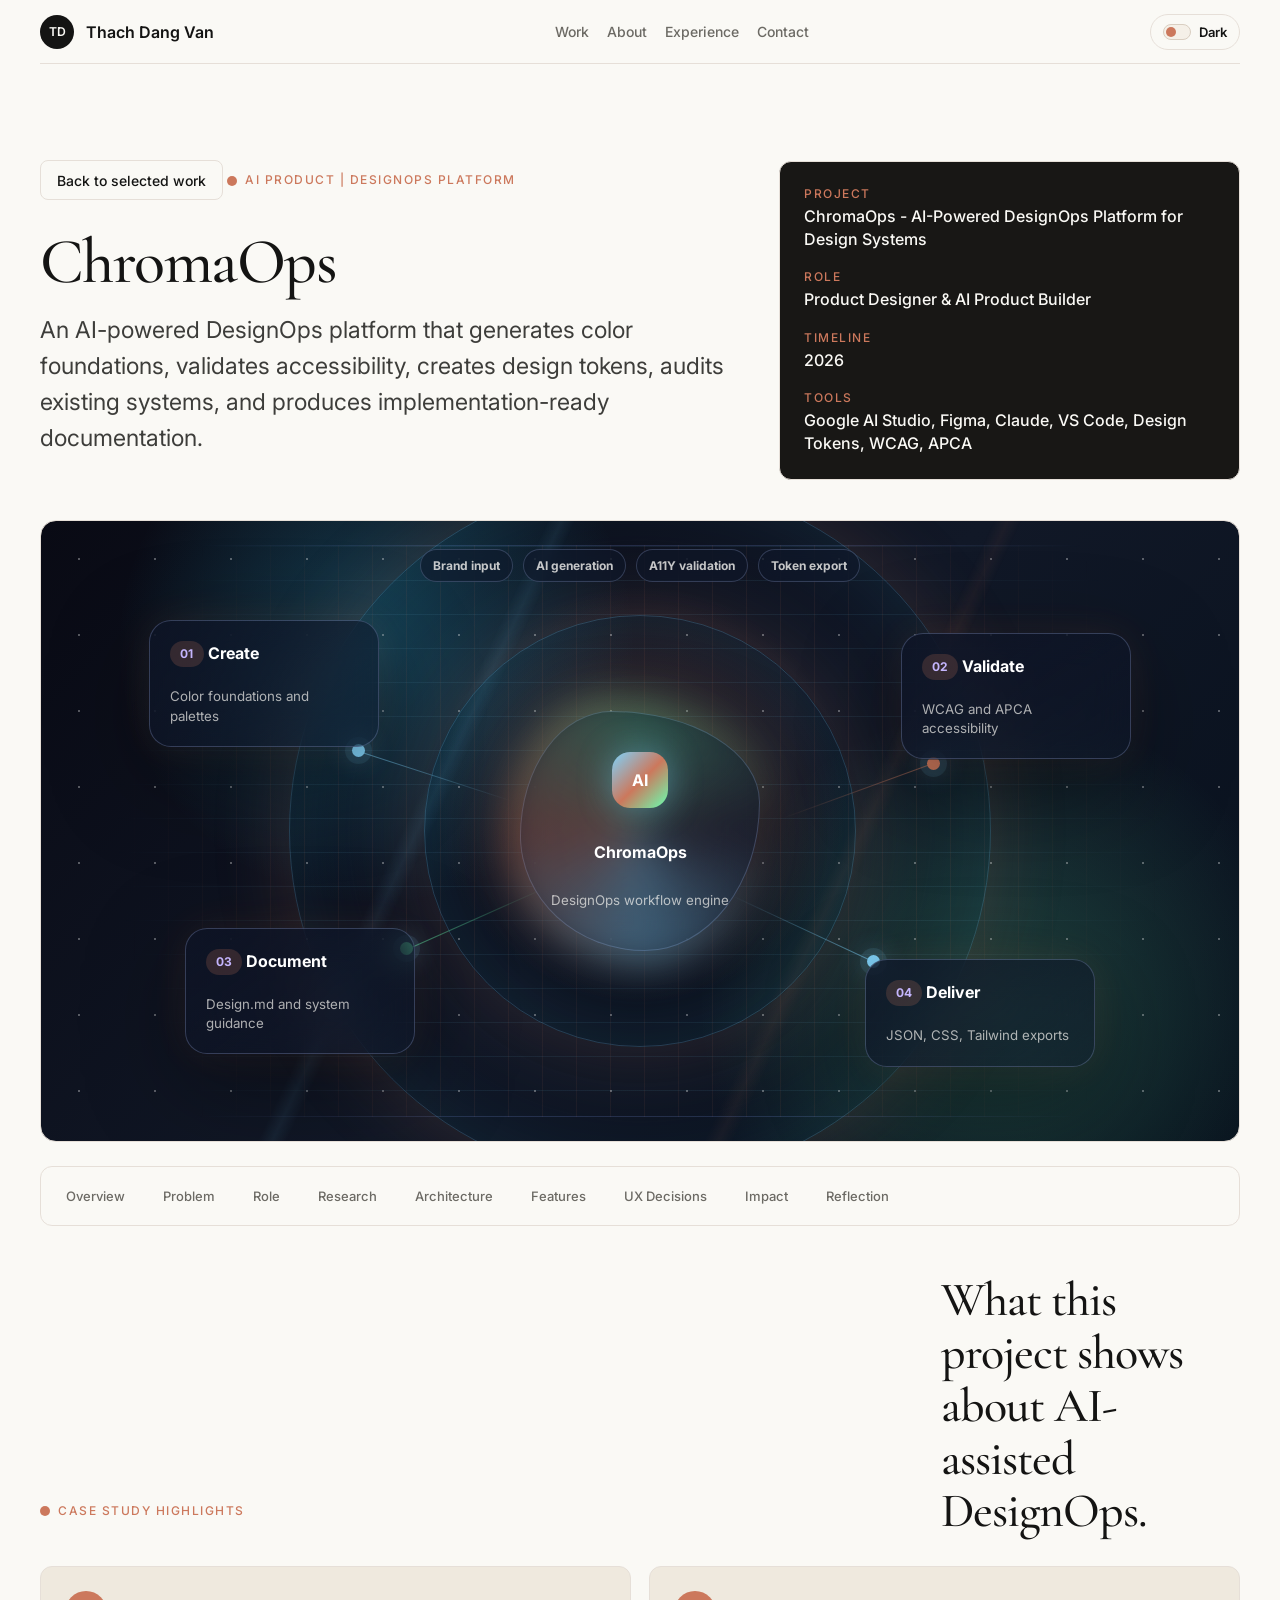
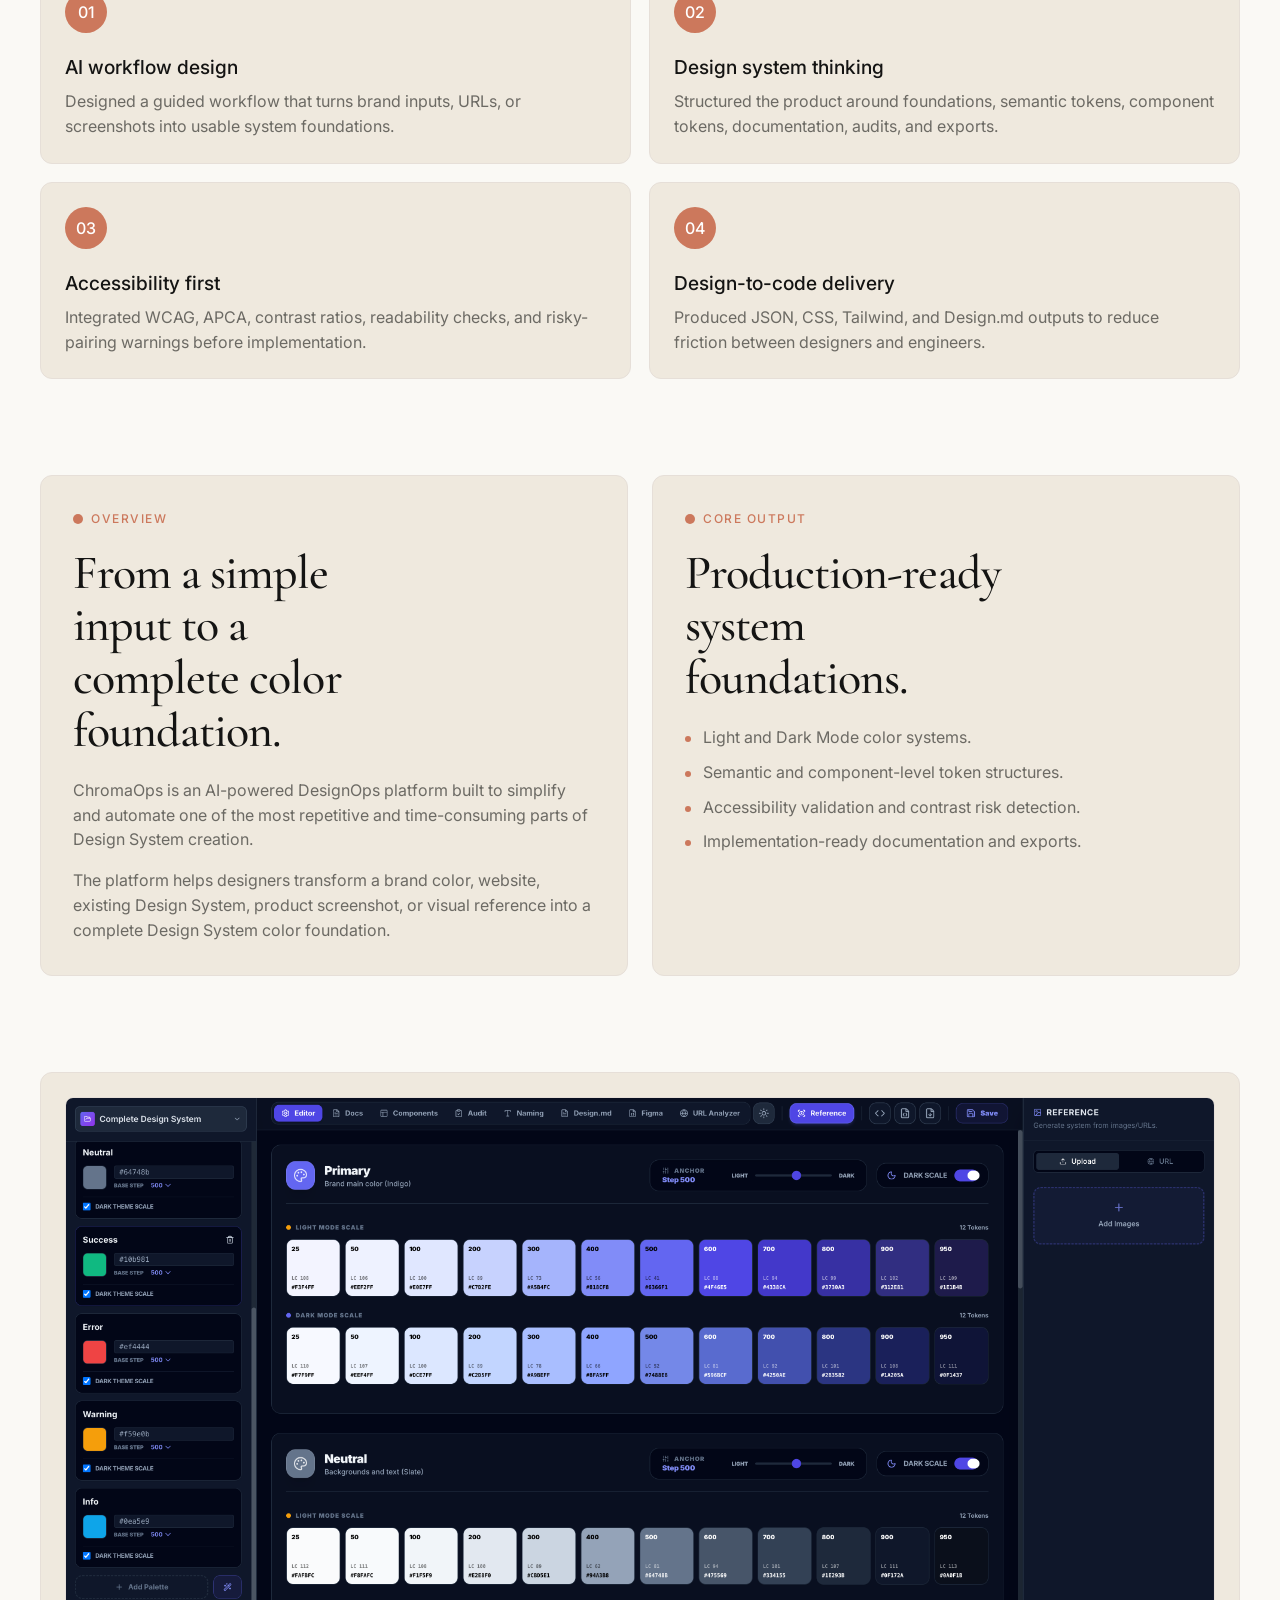
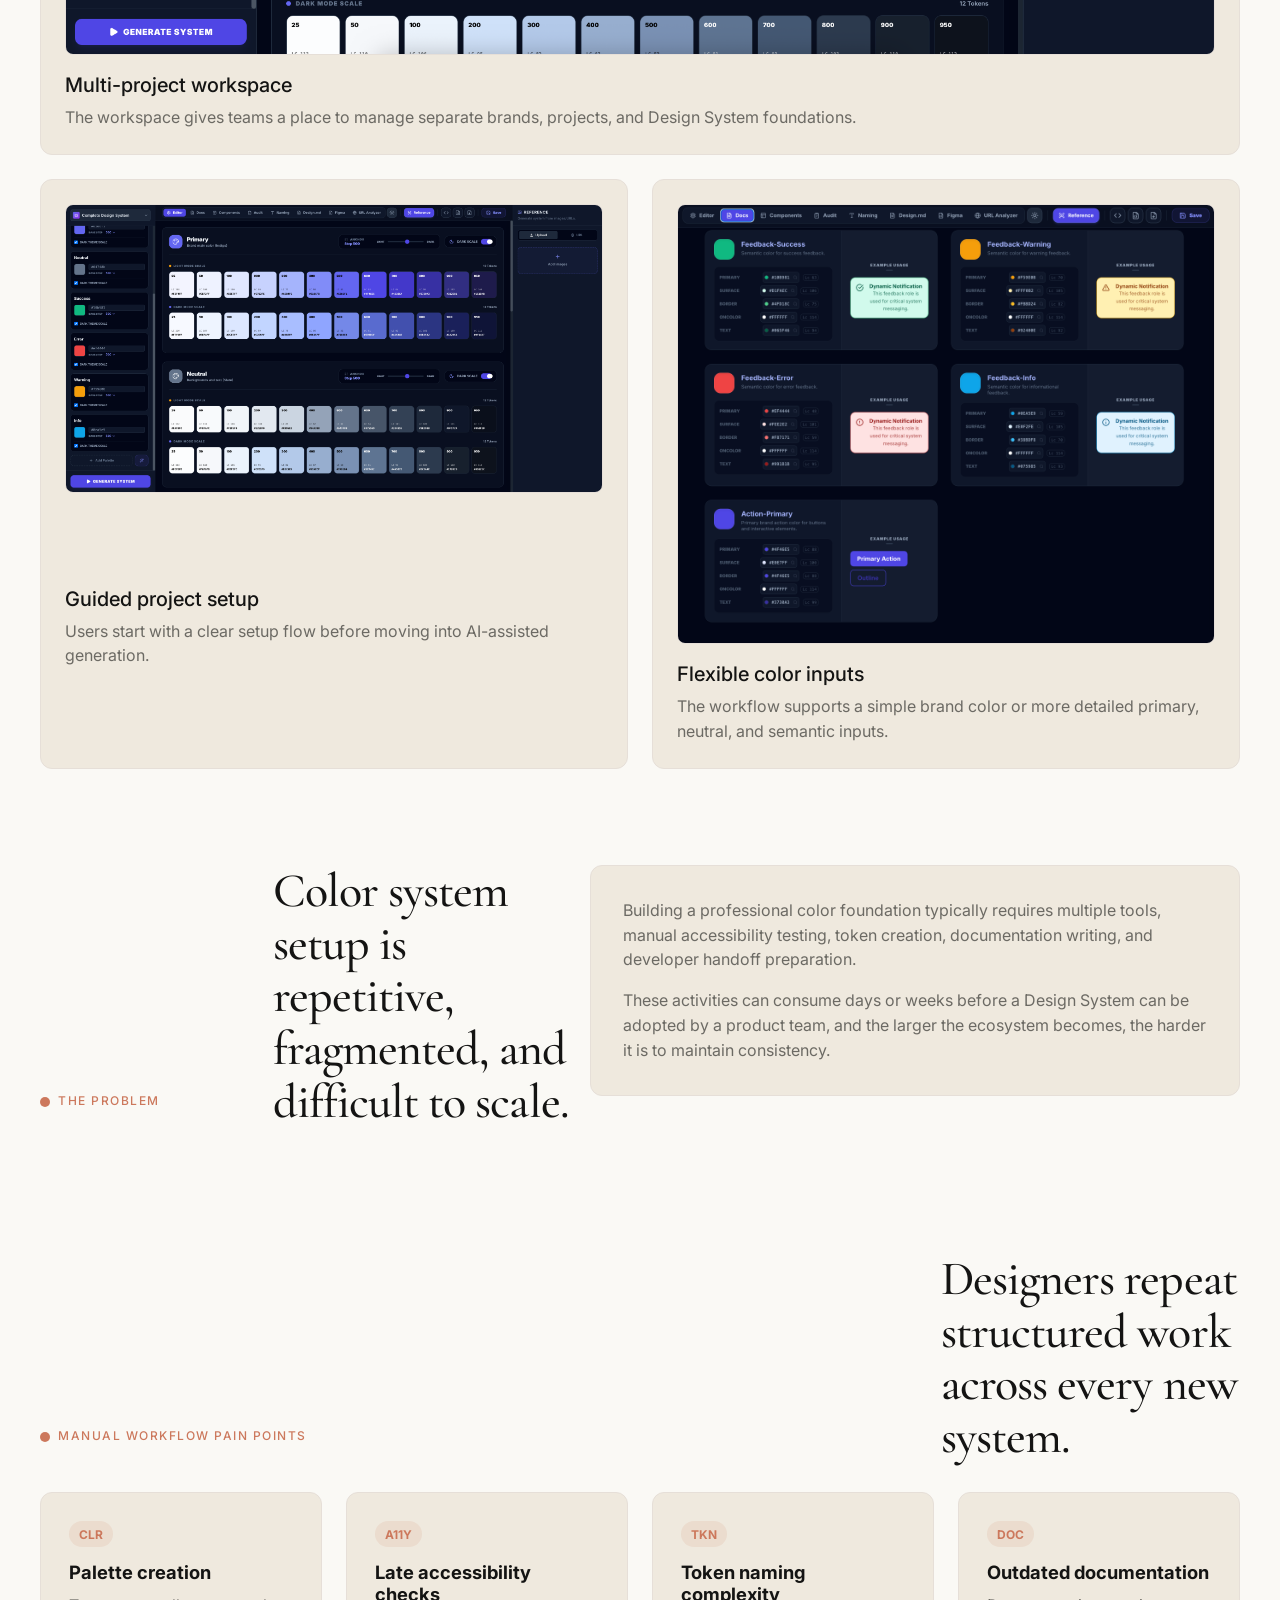
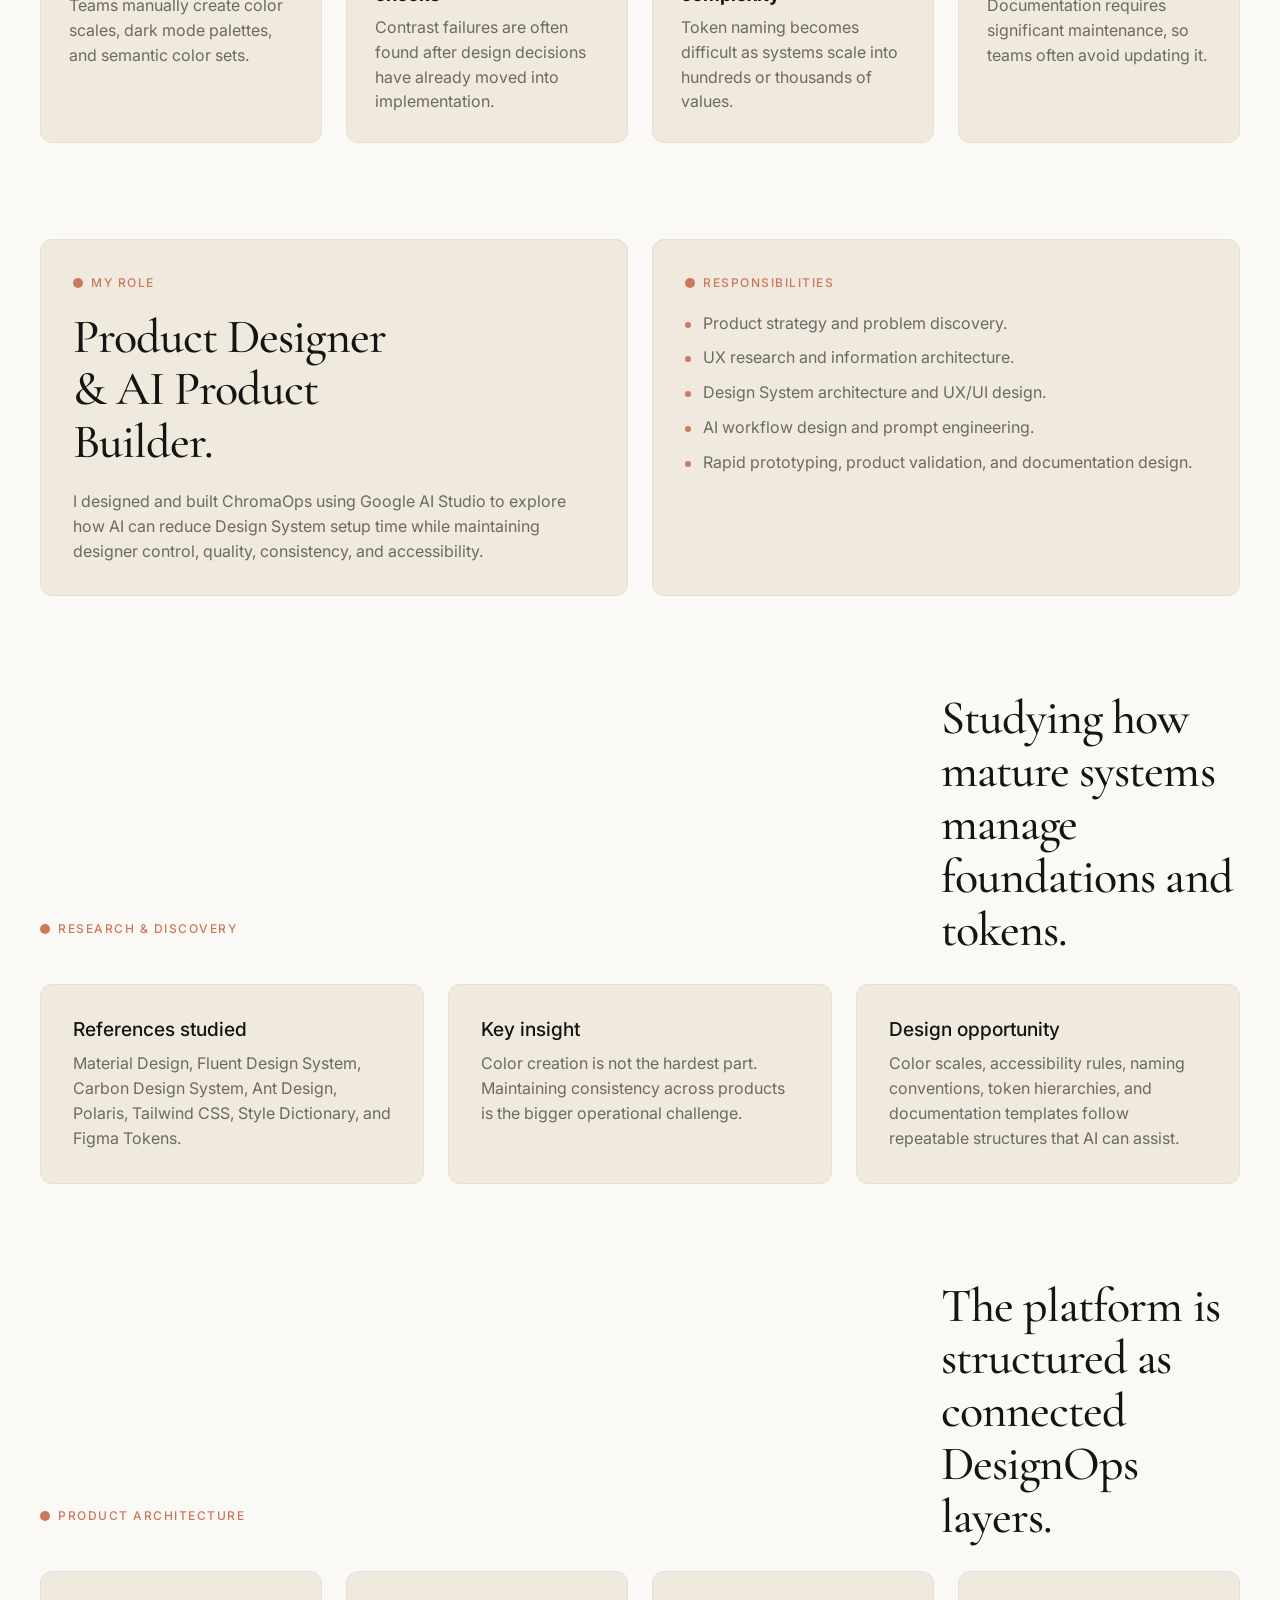
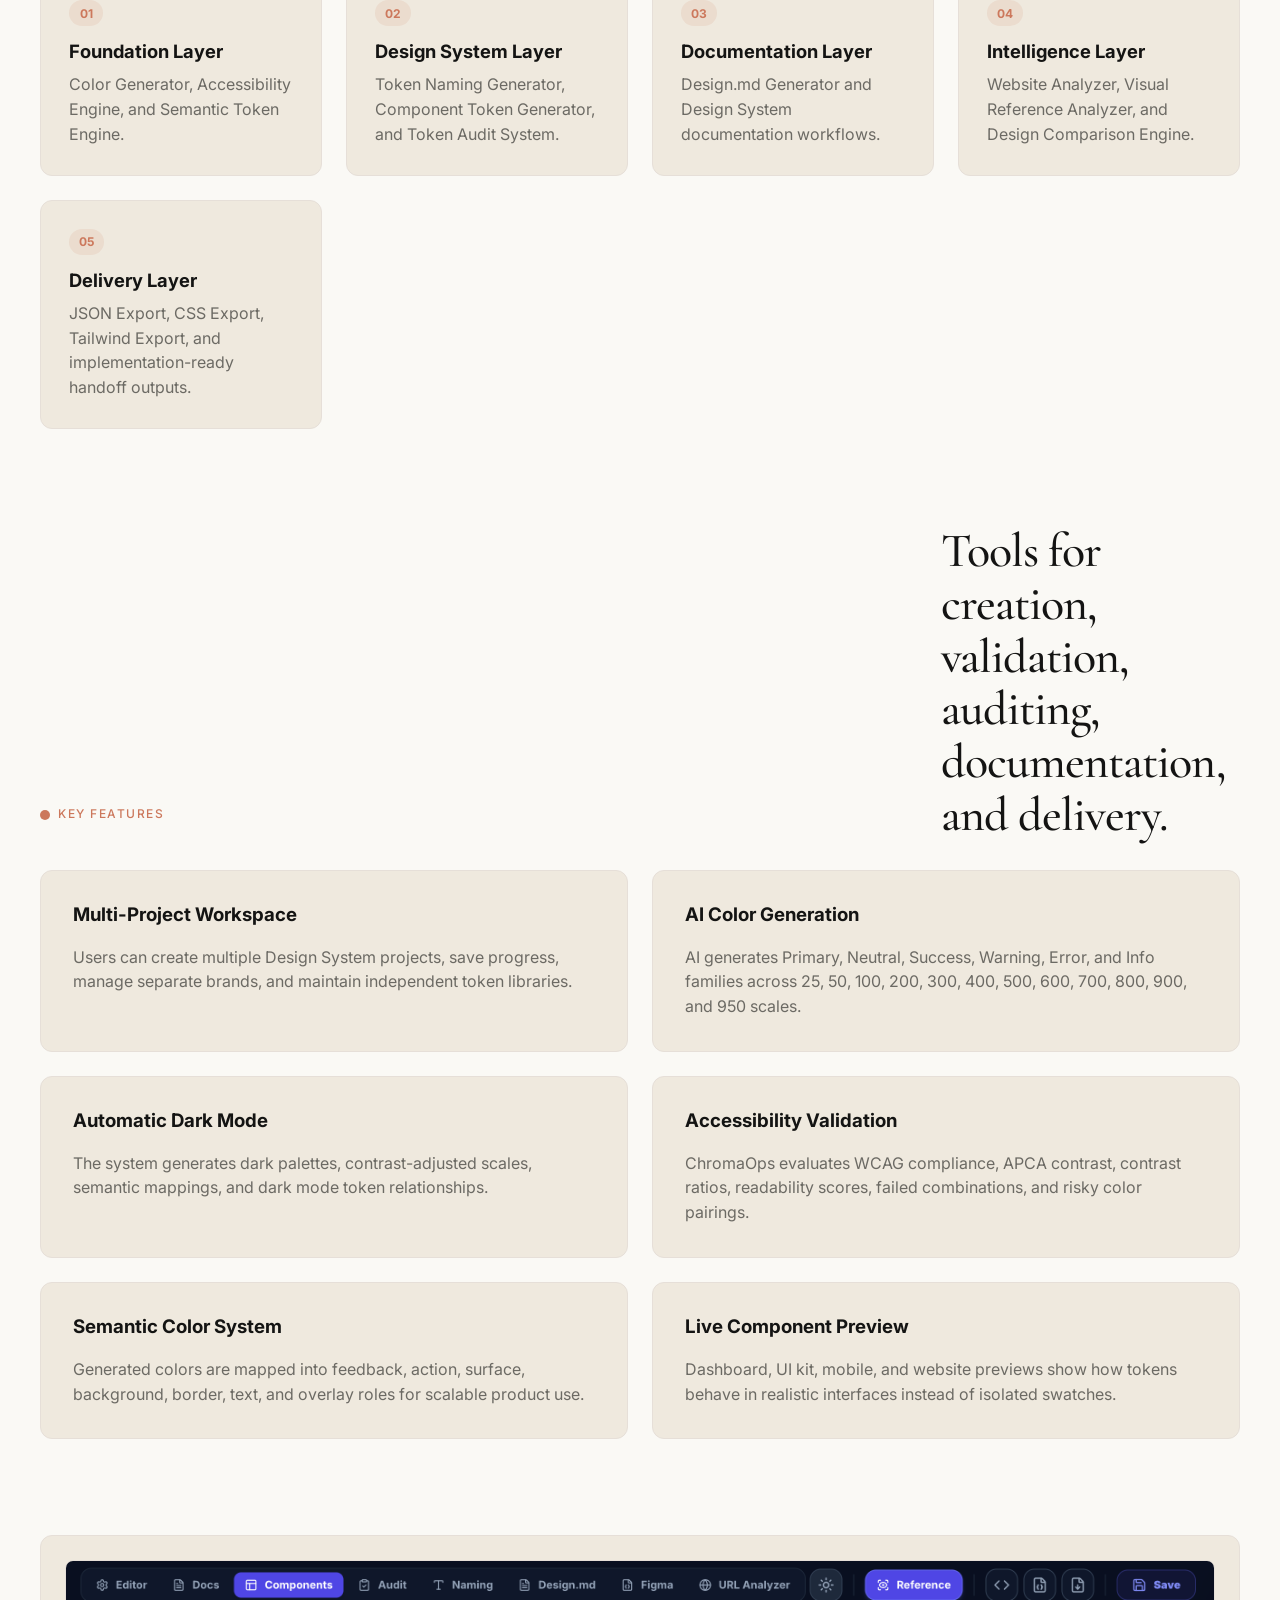
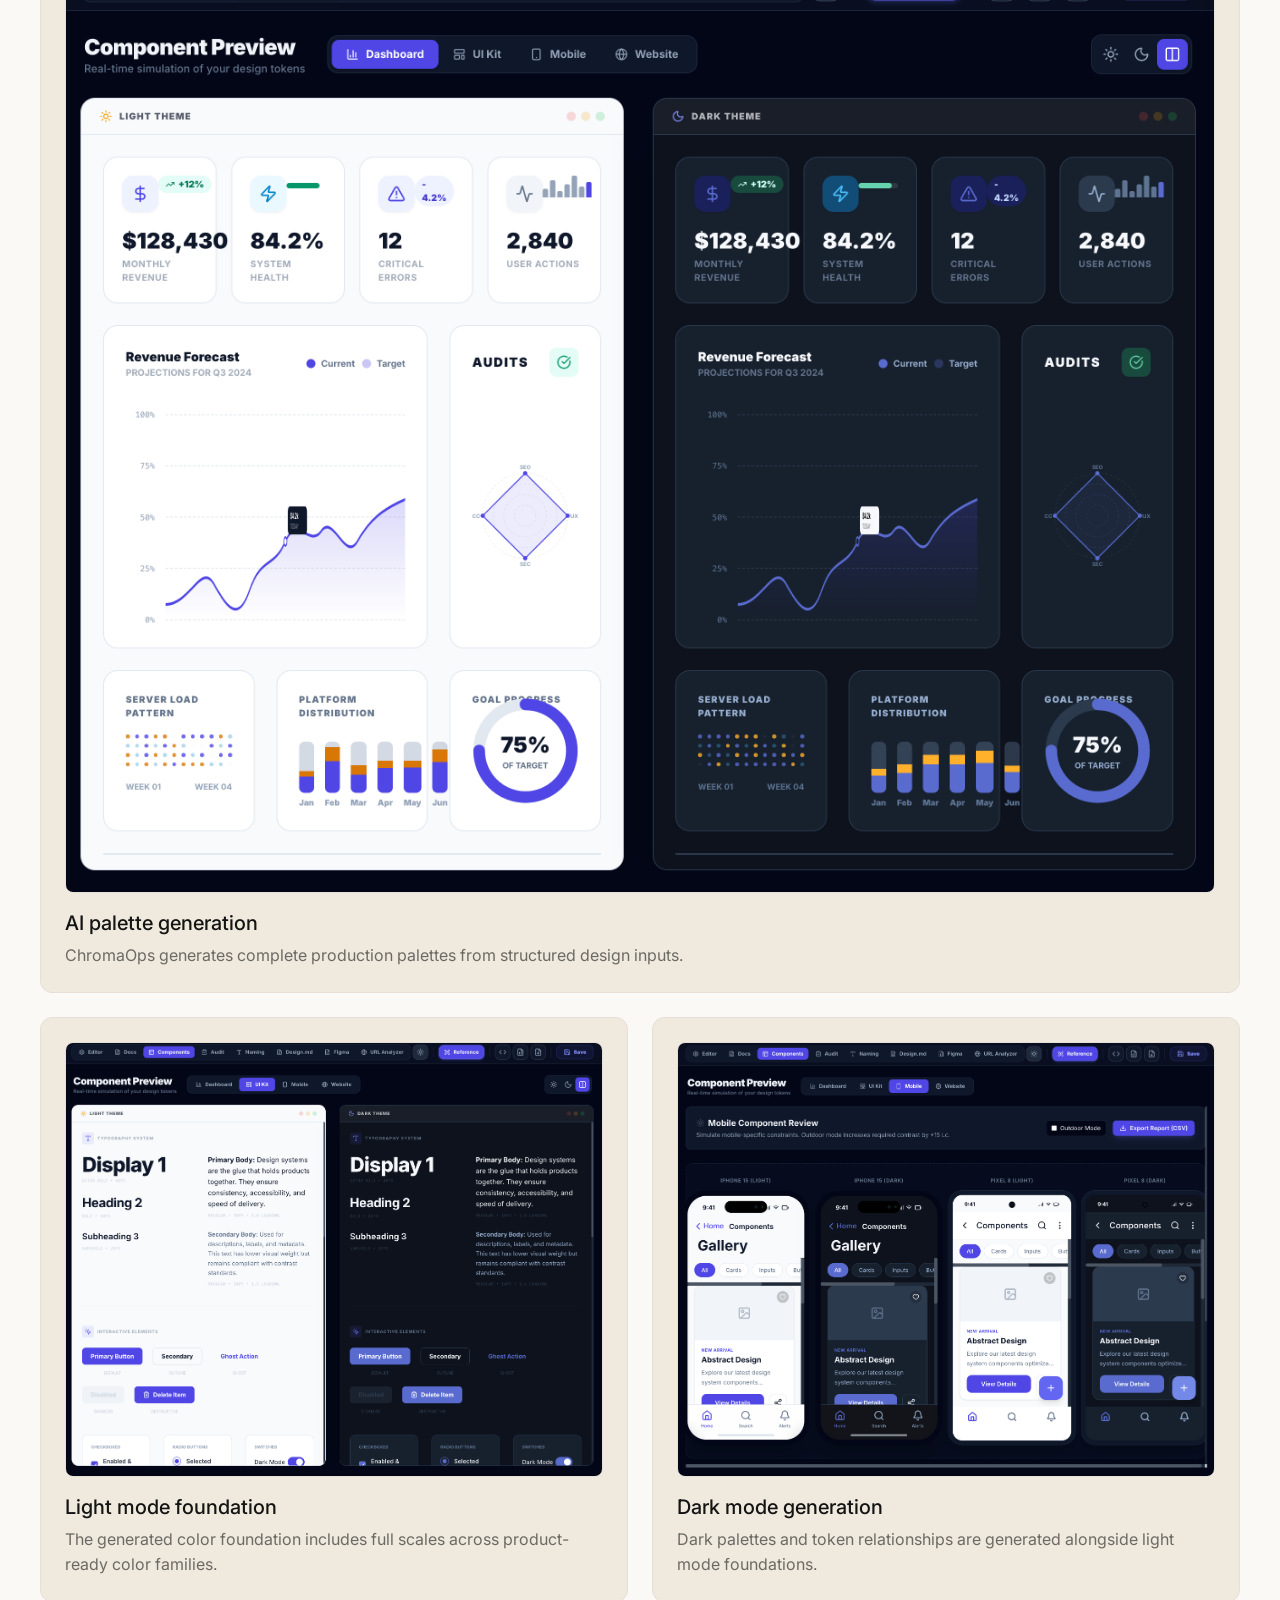
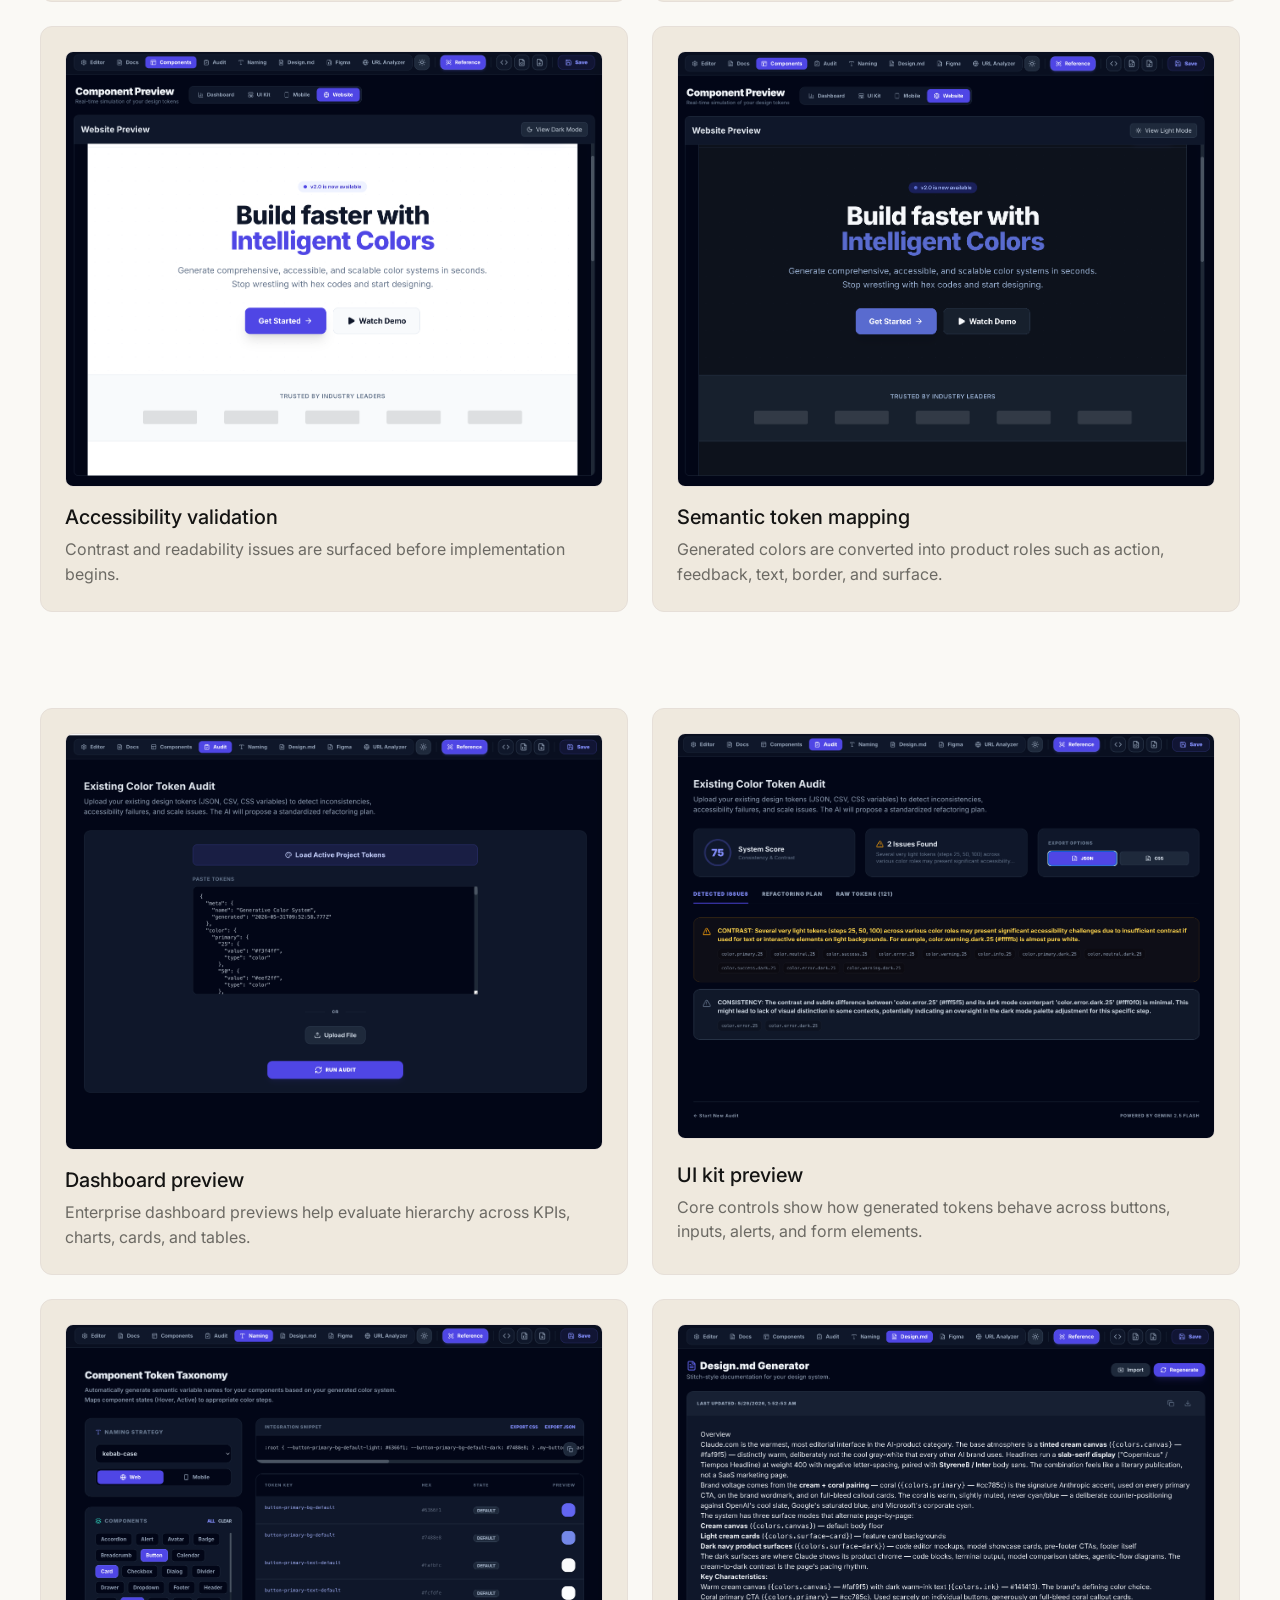
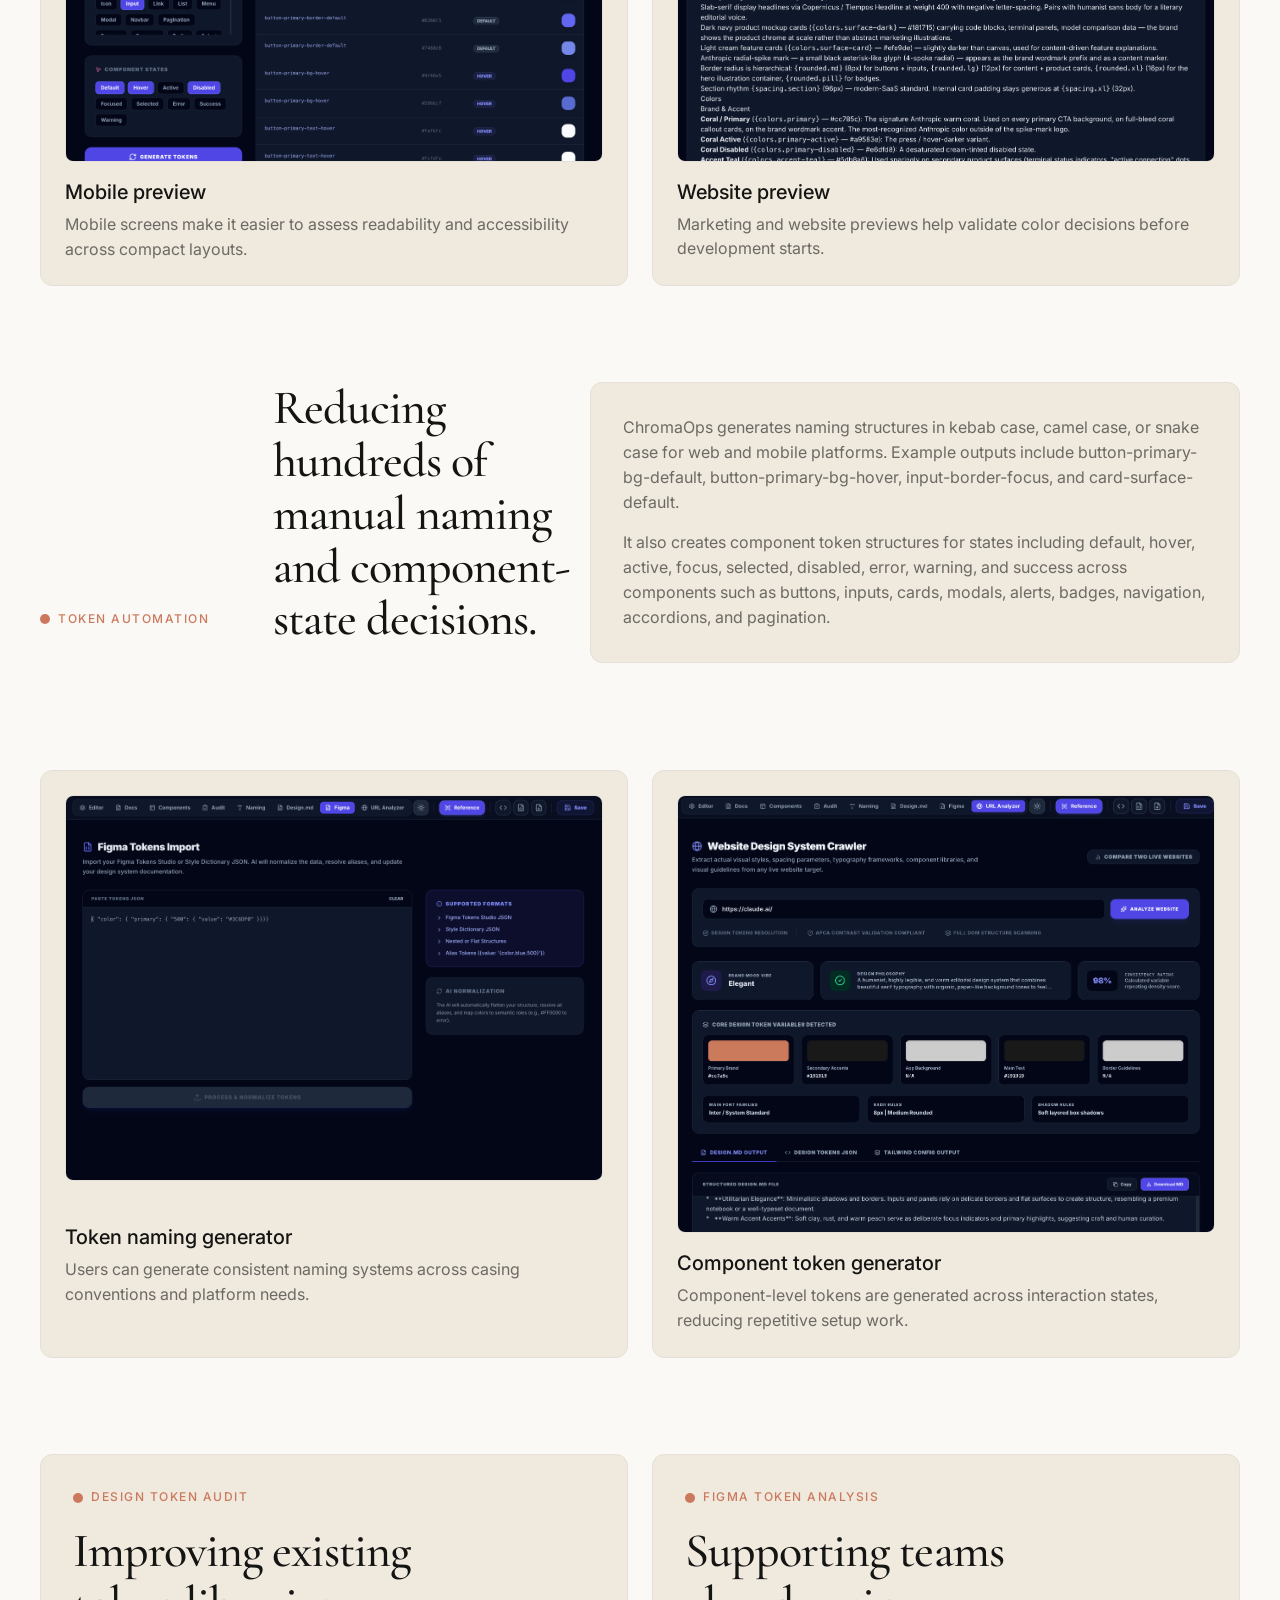
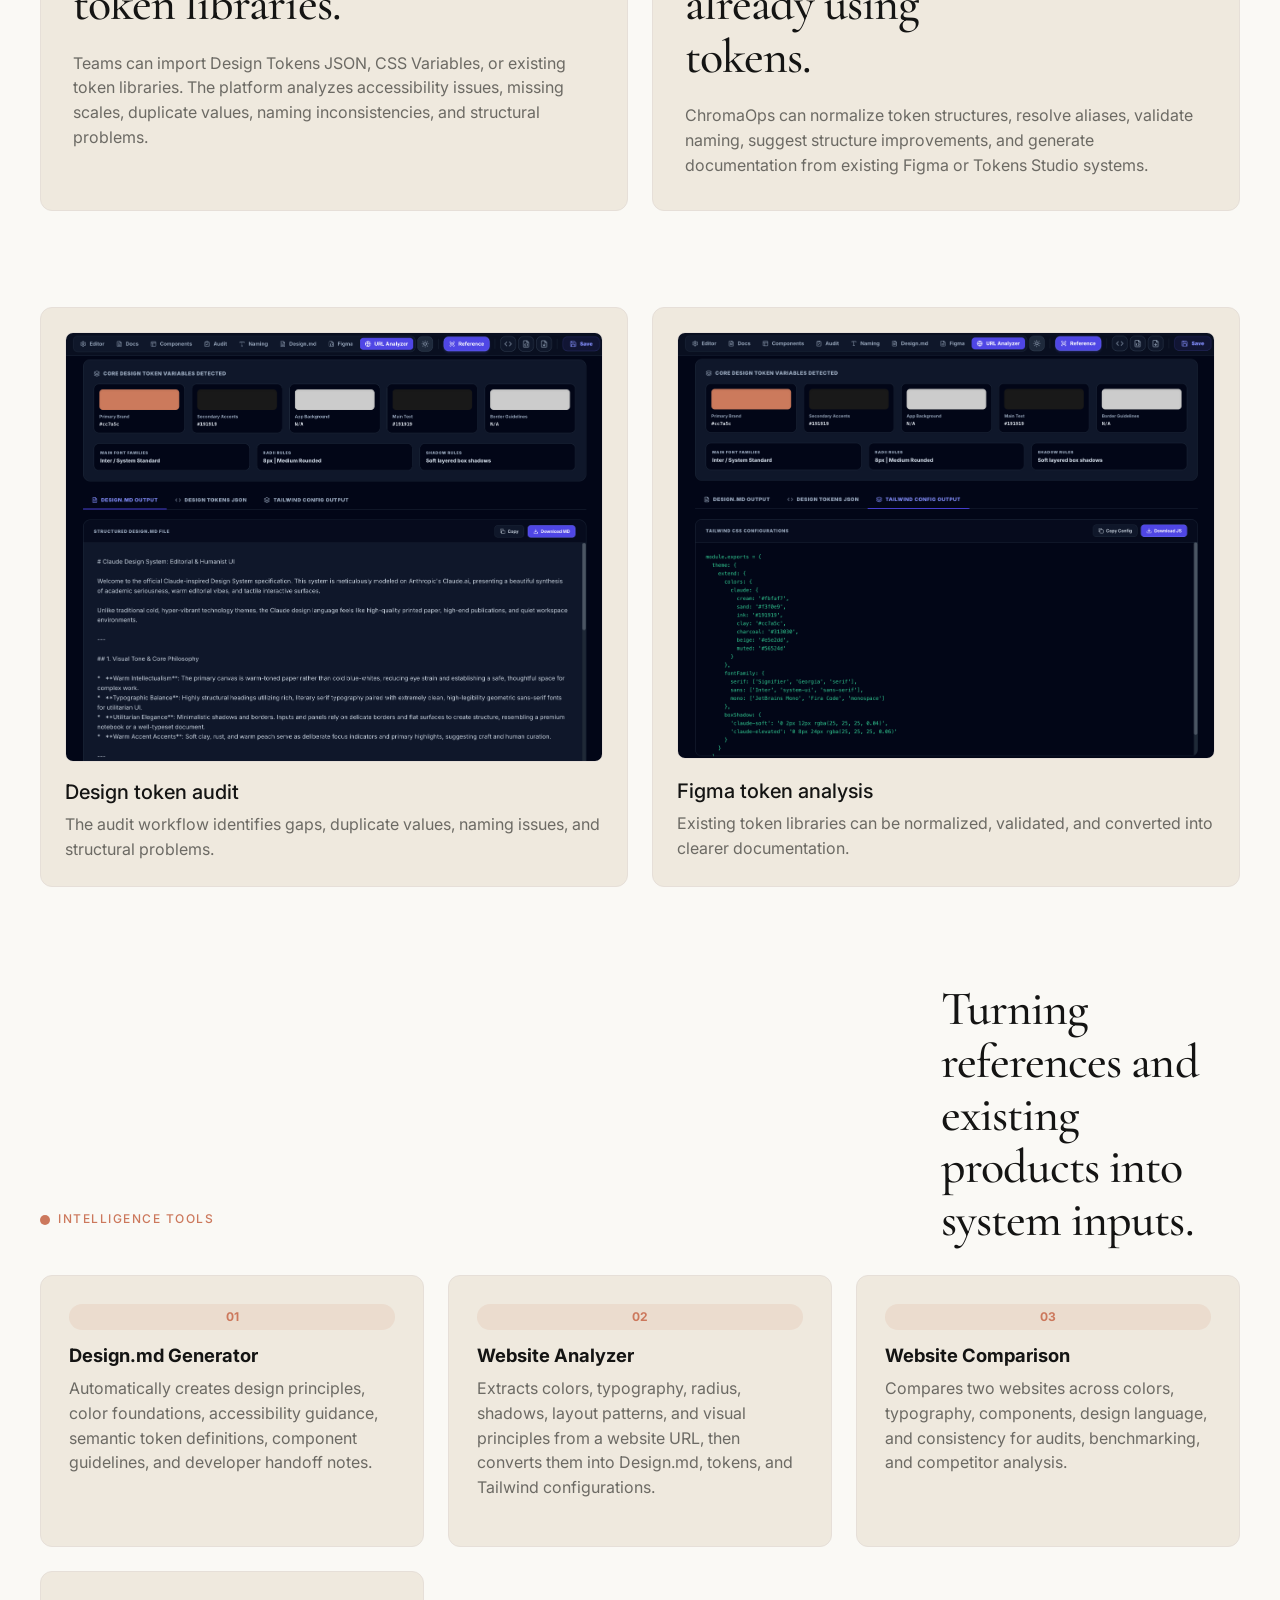
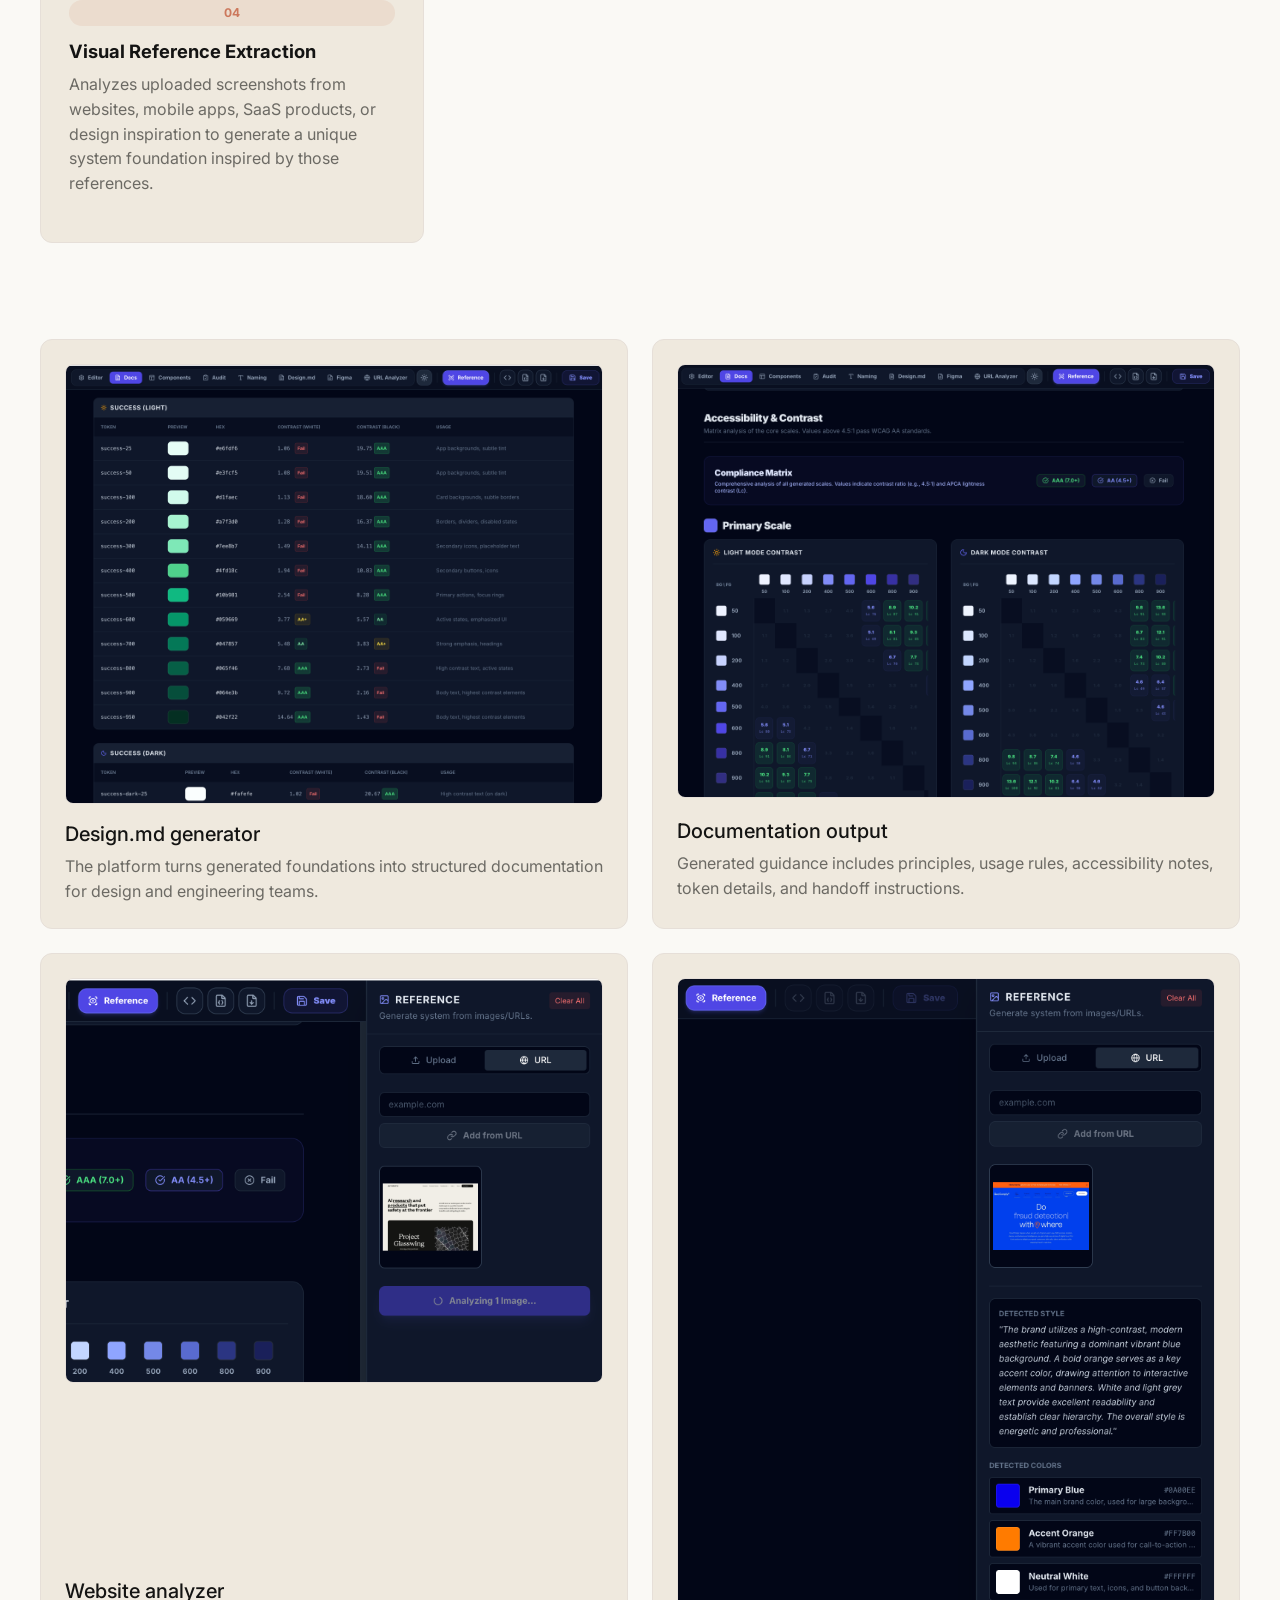
==== chromaops.html @ 3be4b8e5 "Update portfolio site" ====
<!DOCTYPE html>
<html lang="en">
  <head>
    <meta charset="UTF-8" />
    <meta name="viewport" content="width=device-width, initial-scale=1.0" />
    <title>ChromaOps Case Study | Thach Dang Van</title>
    <meta
      name="description"
      content="ChromaOps portfolio case study by Thach Dang Van. AI-powered DesignOps platform for generating color foundations, accessibility validation, design tokens, audits, and implementation-ready documentation."
    />
    <link rel="preconnect" href="https://fonts.googleapis.com" />
    <link rel="preconnect" href="https://fonts.gstatic.com" crossorigin />
    <link rel="icon" href="fi-bs-magic-wand.svg" type="image/svg+xml" />
    <link
      href="https://fonts.googleapis.com/css2?family=Cormorant+Garamond:wght@500&family=Inter:wght@400;500;600;700&display=swap"
      rel="stylesheet"
    />
    <script>
      const storedTheme = localStorage.getItem('portfolio-theme');
      const preferredTheme = window.matchMedia('(prefers-color-scheme: dark)').matches ? 'dark' : 'light';
      document.documentElement.dataset.theme = storedTheme || preferredTheme;
    </script>
    <link rel="stylesheet" href="styles.css" />
  </head>
  <body>
    <div class="page-shell case-shell ds-case-shell">
      <header class="site-header">
        <a class="brand" href="index.html#top">
          <span class="brand-mark">TD</span>
          <span class="brand-text">Thach Dang Van</span>
        </a>
        <nav class="site-nav" aria-label="Primary navigation">
          <a href="index.html#work">Work</a>
          <a href="index.html#about">About</a>
          <a href="index.html#experience">Experience</a>
          <a href="index.html#contact">Contact</a>
        </nav>
        <button class="theme-toggle" type="button" aria-label="Switch to dark mode" aria-pressed="false" data-theme-toggle>
          <span class="theme-toggle-icon" aria-hidden="true"></span>
          <span class="theme-toggle-text">Dark</span>
        </button>
      </header>

      <main id="top">
        <section class="case-hero section ds-hero">
          <div class="case-hero-copy">
            <a class="back-link" href="index.html#work">Back to selected work</a>
            <p class="eyebrow">AI Product | DesignOps platform</p>
            <h1>ChromaOps</h1>
            <p class="case-lead">
              An AI-powered DesignOps platform that generates color foundations, validates accessibility,
              creates design tokens, audits existing systems, and produces implementation-ready documentation.
            </p>
          </div>
          <aside class="case-summary card">
            <dl>
              <div>
                <dt>Project</dt>
                <dd>ChromaOps - AI-Powered DesignOps Platform for Design Systems</dd>
              </div>
              <div>
                <dt>Role</dt>
                <dd>Product Designer & AI Product Builder</dd>
              </div>
              <div>
                <dt>Timeline</dt>
                <dd>2026</dd>
              </div>
              <div>
                <dt>Tools</dt>
                <dd>Google AI Studio, Figma, Claude, VS Code, Design Tokens, WCAG, APCA</dd>
              </div>
            </dl>
          </aside>
        </section>

        <section class="case-visual ds-system-visual chromaops-visual card" aria-label="ChromaOps platform model">
          <div class="ds-orbit-visual">
            <div class="chromaops-ai-ribbon" aria-hidden="true">
              <span>Brand input</span>
              <span>AI generation</span>
              <span>A11Y validation</span>
              <span>Token export</span>
            </div>
            <div class="chromaops-node chromaops-node-a" aria-hidden="true"></div>
            <div class="chromaops-node chromaops-node-b" aria-hidden="true"></div>
            <div class="chromaops-node chromaops-node-c" aria-hidden="true"></div>
            <div class="chromaops-node chromaops-node-d" aria-hidden="true"></div>
            <div class="ds-orbit-core">
              <span>AI</span>
              <strong>ChromaOps</strong>
              <small>DesignOps workflow engine</small>
            </div>
            <div class="ds-orbit-card ds-orbit-card-foundation">
              <span>01</span>
              <strong>Create</strong>
              <small>Color foundations and palettes</small>
            </div>
            <div class="ds-orbit-card ds-orbit-card-components">
              <span>02</span>
              <strong>Validate</strong>
              <small>WCAG and APCA accessibility</small>
            </div>
            <div class="ds-orbit-card ds-orbit-card-standards">
              <span>03</span>
              <strong>Document</strong>
              <small>Design.md and system guidance</small>
            </div>
            <div class="ds-orbit-card ds-orbit-card-docs">
              <span>04</span>
              <strong>Deliver</strong>
              <small>JSON, CSS, Tailwind exports</small>
            </div>
          </div>
        </section>

        <nav class="case-jump-nav" aria-label="ChromaOps case study sections">
          <a href="#overview">Overview</a>
          <a href="#problem">Problem</a>
          <a href="#role">Role</a>
          <a href="#research">Research</a>
          <a href="#architecture">Architecture</a>
          <a href="#features">Features</a>
          <a href="#ux-decisions">UX Decisions</a>
          <a href="#impact">Impact</a>
          <a href="#reflection">Reflection</a>
        </nav>

        <section class="section recruiter-snapshot" aria-label="ChromaOps case study highlights">
          <div class="section-heading">
            <p class="eyebrow">Case Study Highlights</p>
            <h2>What this project shows about AI-assisted DesignOps.</h2>
          </div>
          <div class="watchtower-chart-grid">
            <article class="watchtower-chart-card card">
              <span>01</span>
              <h3>AI workflow design</h3>
              <p>Designed a guided workflow that turns brand inputs, URLs, or screenshots into usable system foundations.</p>
            </article>
            <article class="watchtower-chart-card card">
              <span>02</span>
              <h3>Design system thinking</h3>
              <p>Structured the product around foundations, semantic tokens, component tokens, documentation, audits, and exports.</p>
            </article>
            <article class="watchtower-chart-card card">
              <span>03</span>
              <h3>Accessibility first</h3>
              <p>Integrated WCAG, APCA, contrast ratios, readability checks, and risky-pairing warnings before implementation.</p>
            </article>
            <article class="watchtower-chart-card card">
              <span>04</span>
              <h3>Design-to-code delivery</h3>
              <p>Produced JSON, CSS, Tailwind, and Design.md outputs to reduce friction between designers and engineers.</p>
            </article>
          </div>
        </section>

        <section class="section case-section-grid" id="overview">
          <article class="case-block card">
            <p class="eyebrow">Overview</p>
            <h2>From a simple input to a complete color foundation.</h2>
            <p>
              ChromaOps is an AI-powered DesignOps platform built to simplify and automate one of the most repetitive and time-consuming parts of Design System creation.
            </p>
            <p>
              The platform helps designers transform a brand color, website, existing Design System, product screenshot, or visual reference into a complete Design System color foundation.
            </p>
          </article>
          <article class="case-block card">
            <p class="eyebrow">Core Output</p>
            <h2>Production-ready system foundations.</h2>
            <ul class="detail-list">
              <li>Light and Dark Mode color systems.</li>
              <li>Semantic and component-level token structures.</li>
              <li>Accessibility validation and contrast risk detection.</li>
              <li>Implementation-ready documentation and exports.</li>
            </ul>
          </article>
        </section>

        <section class="section screen-gallery" aria-label="ChromaOps workspace screens">
          <figure class="screen-shot screen-shot-large card">
            <img src="assets/chromaops/workspace-overview.png" alt="ChromaOps multi-project workspace overview" loading="lazy" />
            <figcaption>
              <h3>Multi-project workspace</h3>
              <p>The workspace gives teams a place to manage separate brands, projects, and Design System foundations.</p>
            </figcaption>
          </figure>
          <figure class="screen-shot card">
            <img src="assets/chromaops/project-setup.png" alt="ChromaOps project setup screen" loading="lazy" />
            <figcaption>
              <h3>Guided project setup</h3>
              <p>Users start with a clear setup flow before moving into AI-assisted generation.</p>
            </figcaption>
          </figure>
          <figure class="screen-shot card">
            <img src="assets/chromaops/color-inputs.png" alt="ChromaOps brand color input screen" loading="lazy" />
            <figcaption>
              <h3>Flexible color inputs</h3>
              <p>The workflow supports a simple brand color or more detailed primary, neutral, and semantic inputs.</p>
            </figcaption>
          </figure>
        </section>

        <section class="section split-section" id="problem">
          <div class="section-heading narrow">
            <p class="eyebrow">The Problem</p>
            <h2>Color system setup is repetitive, fragmented, and difficult to scale.</h2>
          </div>
          <div class="card case-block">
            <p>
              Building a professional color foundation typically requires multiple tools, manual accessibility testing, token creation, documentation writing, and developer handoff preparation.
            </p>
            <p>
              These activities can consume days or weeks before a Design System can be adopted by a product team, and the larger the ecosystem becomes, the harder it is to maintain consistency.
            </p>
          </div>
        </section>

        <section class="section">
          <div class="section-heading">
            <p class="eyebrow">Manual Workflow Pain Points</p>
            <h2>Designers repeat structured work across every new system.</h2>
          </div>
          <div class="ds-problem-grid">
            <article class="card ds-problem-card">
              <span>CLR</span>
              <h3>Palette creation</h3>
              <p>Teams manually create color scales, dark mode palettes, and semantic color sets.</p>
            </article>
            <article class="card ds-problem-card">
              <span>A11Y</span>
              <h3>Late accessibility checks</h3>
              <p>Contrast failures are often found after design decisions have already moved into implementation.</p>
            </article>
            <article class="card ds-problem-card">
              <span>TKN</span>
              <h3>Token naming complexity</h3>
              <p>Token naming becomes difficult as systems scale into hundreds or thousands of values.</p>
            </article>
            <article class="card ds-problem-card">
              <span>DOC</span>
              <h3>Outdated documentation</h3>
              <p>Documentation requires significant maintenance, so teams often avoid updating it.</p>
            </article>
          </div>
        </section>

        <section class="section case-section-grid" id="role">
          <article class="case-block card">
            <p class="eyebrow">My Role</p>
            <h2>Product Designer & AI Product Builder.</h2>
            <p>
              I designed and built ChromaOps using Google AI Studio to explore how AI can reduce Design System setup time while maintaining designer control, quality, consistency, and accessibility.
            </p>
          </article>
          <article class="case-block card">
            <p class="eyebrow">Responsibilities</p>
            <ul class="detail-list">
              <li>Product strategy and problem discovery.</li>
              <li>UX research and information architecture.</li>
              <li>Design System architecture and UX/UI design.</li>
              <li>AI workflow design and prompt engineering.</li>
              <li>Rapid prototyping, product validation, and documentation design.</li>
            </ul>
          </article>
        </section>

        <section class="section" id="research">
          <div class="section-heading">
            <p class="eyebrow">Research & Discovery</p>
            <h2>Studying how mature systems manage foundations and tokens.</h2>
          </div>
          <div class="ds-research-grid">
            <article class="card case-card">
              <h3>References studied</h3>
              <p>Material Design, Fluent Design System, Carbon Design System, Ant Design, Polaris, Tailwind CSS, Style Dictionary, and Figma Tokens.</p>
            </article>
            <article class="card case-card">
              <h3>Key insight</h3>
              <p>Color creation is not the hardest part. Maintaining consistency across products is the bigger operational challenge.</p>
            </article>
            <article class="card case-card">
              <h3>Design opportunity</h3>
              <p>Color scales, accessibility rules, naming conventions, token hierarchies, and documentation templates follow repeatable structures that AI can assist.</p>
            </article>
          </div>
        </section>

        <section class="section" id="architecture">
          <div class="section-heading">
            <p class="eyebrow">Product Architecture</p>
            <h2>The platform is structured as connected DesignOps layers.</h2>
          </div>
          <div class="ds-layer-grid">
            <article class="card ds-layer-card">
              <span>01</span>
              <h3>Foundation Layer</h3>
              <p>Color Generator, Accessibility Engine, and Semantic Token Engine.</p>
            </article>
            <article class="card ds-layer-card">
              <span>02</span>
              <h3>Design System Layer</h3>
              <p>Token Naming Generator, Component Token Generator, and Token Audit System.</p>
            </article>
            <article class="card ds-layer-card">
              <span>03</span>
              <h3>Documentation Layer</h3>
              <p>Design.md Generator and Design System documentation workflows.</p>
            </article>
            <article class="card ds-layer-card">
              <span>04</span>
              <h3>Intelligence Layer</h3>
              <p>Website Analyzer, Visual Reference Analyzer, and Design Comparison Engine.</p>
            </article>
            <article class="card ds-layer-card">
              <span>05</span>
              <h3>Delivery Layer</h3>
              <p>JSON Export, CSS Export, Tailwind Export, and implementation-ready handoff outputs.</p>
            </article>
          </div>
        </section>

        <section class="section" id="features">
          <div class="section-heading">
            <p class="eyebrow">Key Features</p>
            <h2>Tools for creation, validation, auditing, documentation, and delivery.</h2>
          </div>
          <div class="case-section-grid">
            <article class="case-block card">
              <h3>Multi-Project Workspace</h3>
              <p>Users can create multiple Design System projects, save progress, manage separate brands, and maintain independent token libraries.</p>
            </article>
            <article class="case-block card">
              <h3>AI Color Generation</h3>
              <p>AI generates Primary, Neutral, Success, Warning, Error, and Info families across 25, 50, 100, 200, 300, 400, 500, 600, 700, 800, 900, and 950 scales.</p>
            </article>
            <article class="case-block card">
              <h3>Automatic Dark Mode</h3>
              <p>The system generates dark palettes, contrast-adjusted scales, semantic mappings, and dark mode token relationships.</p>
            </article>
            <article class="case-block card">
              <h3>Accessibility Validation</h3>
              <p>ChromaOps evaluates WCAG compliance, APCA contrast, contrast ratios, readability scores, failed combinations, and risky color pairings.</p>
            </article>
            <article class="case-block card">
              <h3>Semantic Color System</h3>
              <p>Generated colors are mapped into feedback, action, surface, background, border, text, and overlay roles for scalable product use.</p>
            </article>
            <article class="case-block card">
              <h3>Live Component Preview</h3>
              <p>Dashboard, UI kit, mobile, and website previews show how tokens behave in realistic interfaces instead of isolated swatches.</p>
            </article>
          </div>
        </section>

        <section class="section screen-gallery" aria-label="ChromaOps color generation screens">
          <figure class="screen-shot screen-shot-large card">
            <img src="assets/chromaops/palette-generation.png" alt="ChromaOps AI palette generation screen" loading="lazy" />
            <figcaption>
              <h3>AI palette generation</h3>
              <p>ChromaOps generates complete production palettes from structured design inputs.</p>
            </figcaption>
          </figure>
          <figure class="screen-shot card">
            <img src="assets/chromaops/light-mode-palette.png" alt="ChromaOps light mode palette screen" loading="lazy" />
            <figcaption>
              <h3>Light mode foundation</h3>
              <p>The generated color foundation includes full scales across product-ready color families.</p>
            </figcaption>
          </figure>
          <figure class="screen-shot card">
            <img src="assets/chromaops/dark-mode-palette.png" alt="ChromaOps dark mode palette screen" loading="lazy" />
            <figcaption>
              <h3>Dark mode generation</h3>
              <p>Dark palettes and token relationships are generated alongside light mode foundations.</p>
            </figcaption>
          </figure>
          <figure class="screen-shot card">
            <img src="assets/chromaops/accessibility-validation.png" alt="ChromaOps accessibility validation screen" loading="lazy" />
            <figcaption>
              <h3>Accessibility validation</h3>
              <p>Contrast and readability issues are surfaced before implementation begins.</p>
            </figcaption>
          </figure>
          <figure class="screen-shot card">
            <img src="assets/chromaops/semantic-tokens.png" alt="ChromaOps semantic token mapping screen" loading="lazy" />
            <figcaption>
              <h3>Semantic token mapping</h3>
              <p>Generated colors are converted into product roles such as action, feedback, text, border, and surface.</p>
            </figcaption>
          </figure>
        </section>

        <section class="section screen-gallery" aria-label="ChromaOps live preview screens">
          <figure class="screen-shot card">
            <img src="assets/chromaops/component-preview-dashboard.png" alt="ChromaOps dashboard preview screen" loading="lazy" />
            <figcaption>
              <h3>Dashboard preview</h3>
              <p>Enterprise dashboard previews help evaluate hierarchy across KPIs, charts, cards, and tables.</p>
            </figcaption>
          </figure>
          <figure class="screen-shot card">
            <img src="assets/chromaops/component-preview-ui-kit.png" alt="ChromaOps UI kit preview screen" loading="lazy" />
            <figcaption>
              <h3>UI kit preview</h3>
              <p>Core controls show how generated tokens behave across buttons, inputs, alerts, and form elements.</p>
            </figcaption>
          </figure>
          <figure class="screen-shot card">
            <img src="assets/chromaops/mobile-preview.png" alt="ChromaOps mobile preview screen" loading="lazy" />
            <figcaption>
              <h3>Mobile preview</h3>
              <p>Mobile screens make it easier to assess readability and accessibility across compact layouts.</p>
            </figcaption>
          </figure>
          <figure class="screen-shot card">
            <img src="assets/chromaops/website-preview.png" alt="ChromaOps website preview screen" loading="lazy" />
            <figcaption>
              <h3>Website preview</h3>
              <p>Marketing and website previews help validate color decisions before development starts.</p>
            </figcaption>
          </figure>
        </section>

        <section class="section split-section">
          <div class="section-heading narrow">
            <p class="eyebrow">Token Automation</p>
            <h2>Reducing hundreds of manual naming and component-state decisions.</h2>
          </div>
          <div class="card case-block">
            <p>
              ChromaOps generates naming structures in kebab case, camel case, or snake case for web and mobile platforms. Example outputs include button-primary-bg-default, button-primary-bg-hover, input-border-focus, and card-surface-default.
            </p>
            <p>
              It also creates component token structures for states including default, hover, active, focus, selected, disabled, error, warning, and success across components such as buttons, inputs, cards, modals, alerts, badges, navigation, accordions, and pagination.
            </p>
          </div>
        </section>

        <section class="section screen-gallery" aria-label="ChromaOps token automation screens">
          <figure class="screen-shot card">
            <img src="assets/chromaops/token-naming-generator.png" alt="ChromaOps token naming generator screen" loading="lazy" />
            <figcaption>
              <h3>Token naming generator</h3>
              <p>Users can generate consistent naming systems across casing conventions and platform needs.</p>
            </figcaption>
          </figure>
          <figure class="screen-shot card">
            <img src="assets/chromaops/component-token-generator.png" alt="ChromaOps component token generator screen" loading="lazy" />
            <figcaption>
              <h3>Component token generator</h3>
              <p>Component-level tokens are generated across interaction states, reducing repetitive setup work.</p>
            </figcaption>
          </figure>
        </section>

        <section class="section case-section-grid">
          <article class="case-block card">
            <p class="eyebrow">Design Token Audit</p>
            <h2>Improving existing token libraries.</h2>
            <p>
              Teams can import Design Tokens JSON, CSS Variables, or existing token libraries. The platform analyzes accessibility issues, missing scales, duplicate values, naming inconsistencies, and structural problems.
            </p>
          </article>
          <article class="case-block card">
            <p class="eyebrow">Figma Token Analysis</p>
            <h2>Supporting teams already using tokens.</h2>
            <p>
              ChromaOps can normalize token structures, resolve aliases, validate naming, suggest structure improvements, and generate documentation from existing Figma or Tokens Studio systems.
            </p>
          </article>
        </section>

        <section class="section screen-gallery" aria-label="ChromaOps audit screens">
          <figure class="screen-shot card">
            <img src="assets/chromaops/token-audit.png" alt="ChromaOps design token audit screen" loading="lazy" />
            <figcaption>
              <h3>Design token audit</h3>
              <p>The audit workflow identifies gaps, duplicate values, naming issues, and structural problems.</p>
            </figcaption>
          </figure>
          <figure class="screen-shot card">
            <img src="assets/chromaops/figma-token-analysis.png" alt="ChromaOps Figma token analysis screen" loading="lazy" />
            <figcaption>
              <h3>Figma token analysis</h3>
              <p>Existing token libraries can be normalized, validated, and converted into clearer documentation.</p>
            </figcaption>
          </figure>
        </section>

        <section class="section">
          <div class="section-heading">
            <p class="eyebrow">Intelligence Tools</p>
            <h2>Turning references and existing products into system inputs.</h2>
          </div>
          <div class="ds-principles-grid">
            <article class="card ds-principle-card">
              <span>01</span>
              <h3>Design.md Generator</h3>
              <p>Automatically creates design principles, color foundations, accessibility guidance, semantic token definitions, component guidelines, and developer handoff notes.</p>
            </article>
            <article class="card ds-principle-card">
              <span>02</span>
              <h3>Website Analyzer</h3>
              <p>Extracts colors, typography, radius, shadows, layout patterns, and visual principles from a website URL, then converts them into Design.md, tokens, and Tailwind configurations.</p>
            </article>
            <article class="card ds-principle-card">
              <span>03</span>
              <h3>Website Comparison</h3>
              <p>Compares two websites across colors, typography, components, design language, and consistency for audits, benchmarking, and competitor analysis.</p>
            </article>
            <article class="card ds-principle-card">
              <span>04</span>
              <h3>Visual Reference Extraction</h3>
              <p>Analyzes uploaded screenshots from websites, mobile apps, SaaS products, or design inspiration to generate a unique system foundation inspired by those references.</p>
            </article>
          </div>
        </section>

        <section class="section screen-gallery" aria-label="ChromaOps intelligence tool screens">
          <figure class="screen-shot card">
            <img src="assets/chromaops/design-md-generator.png" alt="ChromaOps Design.md generator screen" loading="lazy" />
            <figcaption>
              <h3>Design.md generator</h3>
              <p>The platform turns generated foundations into structured documentation for design and engineering teams.</p>
            </figcaption>
          </figure>
          <figure class="screen-shot card">
            <img src="assets/chromaops/documentation-output.png" alt="ChromaOps documentation output screen" loading="lazy" />
            <figcaption>
              <h3>Documentation output</h3>
              <p>Generated guidance includes principles, usage rules, accessibility notes, token details, and handoff instructions.</p>
            </figcaption>
          </figure>
          <figure class="screen-shot card">
            <img src="assets/chromaops/website-analyzer.png" alt="ChromaOps website analyzer screen" loading="lazy" />
            <figcaption>
              <h3>Website analyzer</h3>
              <p>Website inputs can be analyzed and transformed into foundations, tokens, and documentation.</p>
            </figcaption>
          </figure>
          <figure class="screen-shot card">
            <img src="assets/chromaops/website-comparison.png" alt="ChromaOps website comparison screen" loading="lazy" />
            <figcaption>
              <h3>Website comparison</h3>
              <p>Comparison tools support competitive analysis, design audits, and visual language benchmarking.</p>
            </figcaption>
          </figure>
          <figure class="screen-shot card">
            <img src="assets/chromaops/visual-reference-extraction.png" alt="ChromaOps visual reference extraction screen" loading="lazy" />
            <figcaption>
              <h3>Visual reference extraction</h3>
              <p>AI extracts visual tone, palette direction, and style patterns to inspire a new system foundation.</p>
            </figcaption>
          </figure>
        </section>

        <section class="section" id="ux-decisions">
          <div class="section-heading">
            <p class="eyebrow">UX Decisions</p>
            <h2>Balancing automation with designer control.</h2>
          </div>
          <div class="ds-research-grid">
            <article class="card case-card">
              <h3>Real interfaces over swatches</h3>
              <p>I used realistic previews because designers make color decisions in product context, not in isolation.</p>
            </article>
            <article class="card case-card">
              <h3>Accessibility first</h3>
              <p>Accessibility is integrated into generation rather than treated as a final validation step.</p>
            </article>
            <article class="card case-card">
              <h3>Design-to-code workflow</h3>
              <p>Every output was designed to reduce friction between design decisions and engineering implementation.</p>
            </article>
            <article class="card case-card">
              <h3>Flexible exports</h3>
              <p>JSON, CSS, Tailwind, and Design.md outputs support different organization workflows and implementation needs.</p>
            </article>
          </div>
        </section>

        <section class="section split-section">
          <div class="section-heading narrow">
            <p class="eyebrow">Design Challenge</p>
            <h2>The hardest part was deciding how much AI should control.</h2>
          </div>
          <div class="card case-block">
            <p>
              If AI generated everything automatically, designers would lose flexibility. If users had to configure everything manually, the product would fail to save time.
            </p>
            <p>
              The final workflow combined AI generation, manual editing, accessibility validation, live previews, and flexible exports so the experience remained both powerful and controllable.
            </p>
          </div>
        </section>

        <section class="section" id="impact">
          <div class="section-heading">
            <p class="eyebrow">Outcome & Impact</p>
            <h2>Design System setup accelerated from weeks to minutes.</h2>
          </div>
          <div class="ds-impact-grid">
            <article class="metric-card card">
              <strong>Minutes</strong>
              <span>Color foundations, tokens, validation, and docs generated in one workflow</span>
            </article>
            <article class="metric-card card">
              <strong>A11Y</strong>
              <span>Accessibility risks surfaced before implementation begins</span>
            </article>
            <article class="metric-card card">
              <strong>Handoff</strong>
              <span>JSON, CSS, Tailwind, and Design.md outputs ready for design and engineering</span>
            </article>
          </div>
          <div class="case-section-grid ds-impact-list">
            <article class="case-block card">
              <h3>Workflow impact</h3>
              <ul class="detail-list">
                <li>Faster Design System setup.</li>
                <li>Reduced manual token management.</li>
                <li>Improved accessibility compliance.</li>
                <li>Consistent naming conventions.</li>
              </ul>
            </article>
            <article class="case-block card">
              <h3>Team impact</h3>
              <ul class="detail-list">
                <li>Automated documentation.</li>
                <li>Better designer-developer collaboration.</li>
                <li>Scalable DesignOps workflows.</li>
                <li>More time for strategic design decisions.</li>
              </ul>
            </article>
          </div>
          <div class="screen-gallery chromaops-handoff-gallery">
            <figure class="screen-shot card">
              <img src="assets/chromaops/export-options.png" alt="ChromaOps export options screen" loading="lazy" />
              <figcaption>
                <h3>Export options</h3>
                <p>Teams can move from system decisions into practical implementation outputs.</p>
              </figcaption>
            </figure>
            <figure class="screen-shot card">
              <img src="assets/chromaops/final-handoff.png" alt="ChromaOps final handoff screen" loading="lazy" />
              <figcaption>
                <h3>Final handoff</h3>
                <p>Generated assets support designer-developer collaboration through ready-to-use files and documentation.</p>
              </figcaption>
            </figure>
          </div>
        </section>

        <section class="section split-section" id="reflection">
          <div class="section-heading narrow">
            <p class="eyebrow">Reflection</p>
            <h2>AI should automate repetitive work, not replace design thinking.</h2>
          </div>
          <div class="card case-block">
            <p>
              ChromaOps started as a simple experiment around AI-generated color systems. As the project evolved, it became clear that the bigger opportunity was not color generation itself, but the entire DesignOps workflow surrounding Design Systems.
            </p>
            <p>
              This project reinforced my belief that AI should help designers spend less time on repetitive production work and more time solving user problems, improving product experiences, and making strategic decisions.
            </p>
          </div>
        </section>

        <section class="section case-next-section" aria-label="Read another case study">
          <div class="section-heading">
            <p class="eyebrow">Next Case Studies</p>
            <h2>Continue reviewing related product work.</h2>
          </div>
          <div class="work-category-heading">
            <h3>Product Design</h3>
            <p>Enterprise UX case studies shaped around clarity, scale, and business impact.</p>
          </div>
          <div class="card-grid work-grid">
            <article class="card project-card">
              <a href="watchtower.html" aria-label="Open Watchtower case study">
                <div class="project-meta">GeoComply</div>
                <h3>Watchtower executive fraud analytics</h3>
                <p>See how I designed an executive dashboard that translated complex fraud data into strategic business insight.</p>
                <span class="card-link">View case study</span>
              </a>
            </article>
            <article class="card project-card">
              <a href="idcomply.html" aria-label="Open IDComply case study">
                <div class="project-meta">GeoComply</div>
                <h3>IDComply global identity verification platform</h3>
                <p>See how I helped define and scale a cross-platform identity verification product across web, Android, iOS, and operational systems.</p>
                <span class="card-link">View case study</span>
              </a>
            </article>
            <article class="card project-card">
              <a href="ux-rocket.html" aria-label="Open UX Rocket case study">
                <div class="project-meta">AI Product</div>
                <h3>UX Rocket</h3>
                <p>Explore an AI-powered UX intelligence platform for session replay analysis and automated UX reporting.</p>
                <span class="card-link">View case study</span>
              </a>
            </article>
          </div>
        </section>

        <section class="section contact-section" id="contact">
          <div class="contact-card card">
            <p class="eyebrow">Contact</p>
            <h2>Interested in AI-powered DesignOps workflows?</h2>
            <p>Open to Senior Product Designer, UX Designer, and Design System opportunities.</p>
            <div class="contact-actions">
              <a class="button button-primary" href="mailto:thachdang1608@gmail.com">thachdang1608@gmail.com</a>
              <a class="button button-secondary" href="cv.html">View CV</a>
              <a class="button button-secondary" href="assets/thach-dang-van-senior-product-designer.pdf" target="_blank" rel="noreferrer">Download CV</a>
              <a class="button button-secondary" href="https://www.linkedin.com/in/mrthach/" target="_blank" rel="noreferrer">LinkedIn</a>
            </div>
          </div>
        </section>
        <a class="back-to-top" href="#top">Back to top</a>
      </main>
    </div>
    <script src="script.js"></script>
  </body>
</html>
---- styles.css ----
:root {
  color-scheme: light;
  --bg: #faf9f5;
  --bg-2: #f5f0e8;
  --surface: #efe9de;
  --surface-strong: #faf9f5;
  --surface-dark: #181715;
  --surface-dark-elevated: #252320;
  --surface-dark-soft: #1f1e1b;
  --line: #e6dfd8;
  --line-strong: #d9cec1;
  --text: #141413;
  --muted: #6c6a64;
  --muted-soft: #8e8b82;
  --lead-text: #3d3d3a;
  --header-bg: rgba(250, 249, 245, 0.88);
  --sticky-bg: rgba(250, 249, 245, 0.9);
  --accent: #cc785c;
  --accent-2: #5db8a6;
  --accent-3: #e8a55a;
  --shadow: 0 1px 3px rgba(20, 20, 19, 0.08);
  --radius: 12px;
  --radius-sm: 8px;
  --radius-xl: 16px;
  --max-width: 1200px;
  --display-font: "Cormorant Garamond", "Times New Roman", serif;
  --body-font: "Inter", -apple-system, BlinkMacSystemFont, "Segoe UI", Roboto, sans-serif;
}

:root[data-theme="dark"] {
  color-scheme: dark;
  --bg: #10100f;
  --bg-2: #171615;
  --surface: #1b1a18;
  --surface-strong: #22201d;
  --surface-dark: #070706;
  --surface-dark-elevated: #171615;
  --surface-dark-soft: #201f1c;
  --line: #302e2a;
  --line-strong: #45413b;
  --text: #f4efe7;
  --muted: #b7aea2;
  --muted-soft: #8e867c;
  --lead-text: #d4cbc0;
  --header-bg: rgba(16, 16, 15, 0.88);
  --sticky-bg: rgba(16, 16, 15, 0.9);
  --shadow: 0 1px 3px rgba(0, 0, 0, 0.28);
}

* {
  box-sizing: border-box;
}

html {
  scroll-behavior: smooth;
}

body {
  margin: 0;
  font-family: var(--body-font);
  background: var(--bg);
  color: var(--text);
  transition: background 180ms ease, color 180ms ease;
}

body::before,
body::after {
  display: none;
}

a {
  color: inherit;
  text-decoration: none;
}

ul {
  margin: 0;
  padding: 0;
  list-style: none;
}

p,
li {
  line-height: 1.55;
  color: var(--muted);
}

h1,
h2,
h3,
strong {
  color: var(--text);
}

h1,
h2 {
  font-family: var(--display-font);
  font-weight: 500;
}

h1,
h2,
h3,
p {
  margin-top: 0;
}

.page-shell {
  position: relative;
  z-index: 1;
  width: min(calc(100% - 32px), var(--max-width));
  margin: 0 auto;
  padding-bottom: 0;
}

.site-header {
  position: sticky;
  top: 0;
  z-index: 100;
  display: flex;
  justify-content: space-between;
  align-items: center;
  gap: 20px;
  min-height: 64px;
  padding: 12px 0;
  margin-top: 0;
  background: var(--header-bg);
  border-bottom: 1px solid var(--line);
  backdrop-filter: saturate(160%) blur(18px);
  border-radius: 0;
  box-shadow: none;
}

.back-to-top {
  display: flex;
  align-items: center;
  justify-content: center;
  min-height: 40px;
  width: fit-content;
  margin: 32px 0 48px auto;
  padding: 0 20px;
  border-radius: var(--radius-sm);
  color: #fff;
  font-size: 14px;
  font-weight: 500;
  background: var(--surface-dark);
  border: 1px solid var(--surface-dark);
}

.back-to-top:hover {
  background: var(--accent);
  border-color: var(--accent);
}

.brand {
  display: inline-flex;
  align-items: center;
  gap: 12px;
  font-weight: 600;
}

.brand-mark {
  display: grid;
  place-items: center;
  width: 34px;
  height: 34px;
  border-radius: 50%;
  background: var(--text);
  color: var(--bg);
  box-shadow: none;
  font-size: 0.76rem;
}

.site-nav {
  display: inline-flex;
  align-items: center;
  gap: 18px;
  color: var(--muted);
  font-size: 14px;
  font-weight: 500;
}

.site-nav a:hover,
.hero-links a:hover {
  color: var(--text);
}

.site-nav a.is-active {
  color: var(--text);
}

.theme-toggle {
  display: inline-flex;
  align-items: center;
  gap: 8px;
  min-height: 36px;
  padding: 0 12px;
  border: 1px solid var(--line);
  border-radius: 999px;
  color: var(--text);
  font: inherit;
  font-size: 13px;
  font-weight: 600;
  background: var(--surface-strong);
  cursor: pointer;
}

.theme-toggle:hover {
  border-color: var(--line-strong);
}

.theme-toggle-icon {
  position: relative;
  width: 28px;
  height: 16px;
  border-radius: 999px;
  background: var(--bg-2);
  border: 1px solid var(--line-strong);
}

.theme-toggle-icon::after {
  content: "";
  position: absolute;
  top: 2px;
  left: 2px;
  width: 10px;
  height: 10px;
  border-radius: 50%;
  background: var(--accent);
  transition: transform 180ms ease;
}

:root[data-theme="dark"] .theme-toggle-icon::after {
  transform: translateX(12px);
}

.section {
  padding: 96px 0 0;
}

.hero {
  display: grid;
  grid-template-columns: minmax(0, 1.35fr) minmax(320px, 0.9fr);
  gap: 48px;
  min-height: calc(100vh - 64px);
  align-items: center;
}

.hero-copy {
  padding-right: 16px;
}

.eyebrow {
  display: inline-flex;
  align-items: center;
  gap: 8px;
  margin-bottom: 18px;
  font-size: 12px;
  font-weight: 500;
  letter-spacing: 1.5px;
  text-transform: uppercase;
  color: var(--accent);
}

.eyebrow::before {
  content: "";
  width: 10px;
  height: 10px;
  border-radius: 50%;
  background: var(--accent);
}

h1 {
  font-size: clamp(3.4rem, 6vw, 4rem);
  line-height: 1.05;
  letter-spacing: -0.024em;
  max-width: 12ch;
  margin-bottom: 24px;
}

.hero-text {
  max-width: 62ch;
  color: var(--lead-text);
  font-size: 1.1rem;
}

.hero-actions,
.contact-actions {
  display: flex;
  flex-wrap: wrap;
  gap: 14px;
  margin-top: 28px;
}

.button {
  display: inline-flex;
  align-items: center;
  justify-content: center;
  min-height: 40px;
  padding: 0 20px;
  border-radius: var(--radius-sm);
  border: 1px solid transparent;
  font-size: 14px;
  font-weight: 500;
  transition: transform 160ms ease, background 160ms ease, border-color 160ms ease;
}

.button:hover {
  transform: none;
}

.button:active {
  transform: scale(0.98);
}

.button-primary {
  color: #fff;
  background: var(--accent);
  box-shadow: none;
}

.button-primary:active {
  background: #a9583e;
}

.button-secondary {
  background: var(--bg);
  border-color: var(--line);
  color: var(--text);
}

.contact-actions a[href^="mailto:"],
.contact-actions a[href^="tel:"],
.cv-contact-card a[href^="mailto:"],
.cv-contact-card a[href^="tel:"] {
  -webkit-user-select: text;
  user-select: text;
}

.hero-links {
  display: flex;
  flex-wrap: wrap;
  gap: 18px;
  margin-top: 28px;
  font-weight: 500;
}

.hero-card,
.card {
  position: relative;
  background: var(--surface);
  border: 1px solid var(--line);
  box-shadow: none;
  backdrop-filter: none;
}

.hero-card {
  padding: 32px;
  border-radius: var(--radius-xl);
  overflow: hidden;
  background: var(--surface-dark);
}

.profile-photo {
  display: block;
  width: 100%;
  aspect-ratio: 4 / 3;
  margin-bottom: 24px;
  border-radius: var(--radius);
  object-fit: cover;
  object-position: center;
  border: 1px solid rgba(250, 249, 245, 0.12);
}

.hero-card::after {
  display: none;
}

.hero-card-top {
  display: inline-flex;
  align-items: center;
  gap: 10px;
  margin-bottom: 26px;
  padding: 10px 14px;
  border: 1px solid var(--line);
  border-radius: 999px;
  color: #faf9f5;
  font-size: 0.92rem;
  background: var(--surface-dark-elevated);
  border-color: rgba(250, 249, 245, 0.12);
}

.status-dot {
  width: 10px;
  height: 10px;
  border-radius: 50%;
  background: #5db872;
  box-shadow: 0 0 0 6px rgba(93, 184, 114, 0.14);
}

.hero-card-grid {
  display: grid;
  grid-template-columns: repeat(2, minmax(0, 1fr));
  gap: 14px;
}

.hero-card-grid article,
.metric-card,
.project-card,
.timeline-item,
.stack-card,
.ai-panel,
.about-copy,
.contact-card {
  padding: 32px;
  border-radius: var(--radius);
  border: 1px solid var(--line);
}

.hero-card-grid article {
  background: var(--surface-dark-soft);
  border-color: rgba(250, 249, 245, 0.1);
}

.hero-card-grid article span {
  color: #a09d96;
}

.hero-card-grid strong {
  color: #faf9f5;
}

.hero-card-grid strong,
.metric-card strong {
  display: block;
  margin-bottom: 8px;
  font-size: 1.6rem;
  letter-spacing: -0.04em;
}

.proof-strip {
  display: grid;
  grid-template-columns: repeat(5, minmax(0, 1fr));
  gap: 12px;
  margin-top: 24px;
}

.proof-strip div {
  padding: 16px;
  border-radius: var(--radius);
  text-align: center;
  font-size: 0.95rem;
  font-weight: 600;
  color: var(--text);
  background: var(--surface);
  border: 1px solid var(--line);
}

.section-heading {
  display: flex;
  justify-content: space-between;
  align-items: end;
  gap: 24px;
  margin-bottom: 28px;
}

.section-heading.narrow {
  max-width: 680px;
}

h2 {
  max-width: 13ch;
  font-size: clamp(2.4rem, 4vw, 3rem);
  line-height: 1.1;
  letter-spacing: -0.02em;
  margin-bottom: 0;
}

.card-grid,
.metrics-section,
.dual-column {
  display: grid;
  gap: 24px;
}

.work-grid {
  grid-template-columns: repeat(3, minmax(0, 1fr));
}

.personal-project-grid {
  grid-template-columns: repeat(3, minmax(0, 1fr));
}

.ai-work-grid {
  grid-template-columns: repeat(3, minmax(0, 1fr));
}

.work-category-heading {
  display: flex;
  justify-content: space-between;
  gap: 20px;
  align-items: end;
  margin-bottom: 18px;
}

.work-category-heading-spaced {
  margin-top: 34px;
}

.work-category-heading h3 {
  margin-bottom: 0;
  font-size: 1.35rem;
  font-weight: 500;
}

.work-category-heading p {
  max-width: 520px;
  margin-bottom: 0;
  text-align: right;
}

.personal-project-card {
  overflow: hidden;
  background: var(--surface);
}

.personal-project-card a {
  display: block;
}

.project-card a {
  display: flex;
  min-height: 100%;
  flex-direction: column;
}

.project-thumbnail {
  display: block;
  width: 100%;
  aspect-ratio: 16 / 10;
  margin-bottom: 20px;
  border-radius: var(--radius-sm);
  object-fit: cover;
  object-position: top center;
  border: 1px solid var(--line);
  background: var(--bg-2);
}

.project-image-placeholder {
  display: grid;
  place-items: center;
  min-height: 180px;
  margin: -4px -4px 20px;
  border: 1px dashed var(--line-strong);
  border-radius: var(--radius);
  color: var(--muted);
  font-weight: 700;
  background: var(--bg-2);
}

.personal-project-card:hover {
  transform: none;
  border-color: var(--line-strong);
}

.project-card-wide {
  grid-column: span 2;
}

.case-next-grid {
  display: grid;
  grid-template-columns: repeat(2, minmax(0, 1fr));
  gap: 24px;
}

.project-meta,
.timeline-date,
.timeline-role {
  font-size: 0.82rem;
  font-weight: 500;
  letter-spacing: 1.2px;
  text-transform: uppercase;
  color: var(--accent);
}


.project-card h3,
.timeline-item h3 {
  margin-bottom: 14px;
  font-size: 1.35rem;
  font-weight: 500;
}

.project-card p {
  flex: 1;
}

.ai-recognition-card {
  position: relative;
  overflow: hidden;
  background:
    radial-gradient(circle at 85% 10%, rgba(232, 165, 90, 0.2), transparent 34%),
    var(--surface);
}

.ai-recognition-card::before {
  content: "";
  position: absolute;
  inset: 0;
  border-top: 3px solid var(--accent-3);
  pointer-events: none;
}

.recognition-metrics {
  display: grid;
  grid-template-columns: repeat(2, minmax(0, 1fr));
  gap: 10px;
  margin: 18px 0 22px;
}

.recognition-metrics div {
  padding: 12px;
  border: 1px solid var(--line);
  border-radius: var(--radius-sm);
  background: var(--surface-strong);
}

.recognition-metrics strong,
.recognition-metrics span {
  display: block;
}

.recognition-metrics strong {
  color: var(--text);
  font-family: var(--display-font);
  font-size: 2rem;
  line-height: 1;
}

.recognition-metrics span {
  margin-top: 6px;
  color: var(--muted);
  font-size: 0.78rem;
  font-weight: 600;
  text-transform: uppercase;
  letter-spacing: 1px;
}

.card-link {
  display: inline-flex;
  align-items: center;
  width: fit-content;
  margin-top: 18px;
  color: var(--accent);
  font-size: 14px;
  font-weight: 600;
}

.card-link::after {
  content: "→";
  margin-left: 8px;
}

.tags,
.tool-list {
  display: flex;
  flex-wrap: wrap;
  gap: 10px;
  margin-top: 18px;
}

.tags li,
.tool-list li {
  padding: 9px 14px;
  border-radius: 999px;
  font-size: 0.9rem;
  background: var(--bg);
  border: 1px solid var(--line);
  color: var(--text);
}

.split-section {
  display: grid;
  grid-template-columns: minmax(0, 0.9fr) minmax(0, 1.1fr);
  gap: 18px;
  align-items: start;
}

.metrics-section {
  grid-template-columns: repeat(3, minmax(0, 1fr));
}

.timeline {
  display: grid;
  grid-template-columns: repeat(2, minmax(0, 1fr));
  gap: 18px;
}

.timeline-role {
  margin: -4px 0 12px;
}

.dual-column {
  grid-template-columns: repeat(2, minmax(0, 1fr));
}

.detail-list {
  display: grid;
  gap: 10px;
}

.detail-list li {
  position: relative;
  padding-left: 18px;
}

.detail-list li::before {
  content: "";
  position: absolute;
  left: 0;
  top: 11px;
  width: 6px;
  height: 6px;
  border-radius: 50%;
  background: var(--accent);
}

.contact-section {
  padding-bottom: 96px;
}

.contact-card {
  padding: 48px;
  background: var(--accent);
  border-color: transparent;
}

.contact-card h2,
.contact-card p,
.contact-card .eyebrow {
  color: #fff;
}

.contact-card .eyebrow::before {
  background: #fff;
}

.contact-card .button-primary {
  background: var(--bg);
  color: var(--text);
}

.contact-card .button-secondary {
  background: transparent;
  border-color: rgba(255, 255, 255, 0.5);
  color: #fff;
}

.case-shell {
  --max-width: 1200px;
}

.case-hero {
  display: grid;
  grid-template-columns: minmax(0, 1.2fr) minmax(320px, 0.8fr);
  gap: 48px;
  align-items: end;
  padding-top: 96px;
}

.case-hero h1 {
  max-width: none;
  margin-bottom: 18px;
}

.case-lead {
  max-width: 760px;
  font-size: clamp(1.2rem, 2vw, 1.45rem);
  line-height: 1.55;
  color: var(--lead-text);
}

.back-link {
  display: inline-flex;
  align-items: center;
  min-height: 40px;
  padding: 0 16px;
  margin-bottom: 28px;
  color: var(--text);
  font-size: 14px;
  font-weight: 500;
  border: 1px solid var(--line);
  border-radius: var(--radius-sm);
  background: var(--bg);
}

.back-link:hover {
  color: var(--accent);
}

.case-summary {
  padding: 24px;
  border-radius: var(--radius);
  border: 1px solid var(--line);
  background: var(--surface-dark);
}

.case-summary dl {
  display: grid;
  gap: 18px;
  margin: 0;
}

.case-summary dt {
  margin-bottom: 4px;
  color: var(--accent);
  font-size: 12px;
  font-weight: 500;
  letter-spacing: 1.5px;
  text-transform: uppercase;
}

.case-summary dd {
  margin: 0;
  color: #faf9f5;
  font-weight: 500;
  line-height: 1.45;
}

.case-visual {
  margin-top: 40px;
  padding: 24px;
  border: 1px solid var(--line);
  border-radius: var(--radius-xl);
  overflow: hidden;
  background: var(--surface-dark);
}

.case-visual img {
  display: block;
  width: 100%;
  height: min(76vh, 920px);
  object-fit: cover;
  object-position: top center;
  border-radius: var(--radius);
  background: var(--surface-dark-soft);
}

.case-jump-nav {
  position: sticky;
  top: 64px;
  z-index: 5;
  display: flex;
  gap: 8px;
  margin-top: 24px;
  padding: 10px;
  border: 1px solid var(--line);
  border-radius: var(--radius);
  background: var(--sticky-bg);
  backdrop-filter: saturate(160%) blur(18px);
  overflow-x: auto;
}

.case-jump-nav a {
  flex: 0 0 auto;
  padding: 10px 14px;
  border-radius: var(--radius-sm);
  color: var(--muted);
  font-size: 13px;
  font-weight: 500;
  border: 1px solid transparent;
}

.case-jump-nav a:hover {
  color: var(--text);
  border-color: var(--line);
  background: var(--surface);
}

.recruiter-snapshot {
  padding-top: 48px;
}

#overview,
#problem,
#goal,
#role,
#research,
#solution,
#screens,
#exploration,
#ia,
#strategy,
#engineering,
#governance,
#design,
#decisions,
#process,
#validation,
#impact,
#reflection {
  scroll-margin-top: 148px;
}

.screen-gallery {
  display: grid;
  grid-template-columns: repeat(2, minmax(0, 1fr));
  gap: 24px;
}

.screen-shot {
  display: grid;
  gap: 18px;
  margin: 0;
  padding: 24px;
  border: 1px solid var(--line);
  border-radius: var(--radius);
  overflow: hidden;
}

.screen-shot-large {
  grid-column: 1 / -1;
}

.screen-shot img {
  display: block;
  width: 100%;
  height: auto;
  object-fit: cover;
  object-position: top center;
  border-radius: var(--radius-sm);
  background: var(--bg-2);
  border: 1px solid var(--line);
}

.screen-shot-large img {
  height: auto;
}

.screen-crop-mid img {
  object-position: center 48%;
}

.screen-crop-low img {
  object-position: center 78%;
}

.screen-shot h3 {
  margin-bottom: 8px;
  font-size: 1.25rem;
  font-weight: 500;
}

.screen-shot p {
  margin-bottom: 0;
}

.case-section-grid {
  display: grid;
  grid-template-columns: repeat(2, minmax(0, 1fr));
  gap: 24px;
}

.idcomply-business-grid {
  grid-template-columns: 1fr;
}

.idcomply-business-grid .case-block {
  padding: 40px;
}

.case-block,
.case-card {
  padding: 32px;
  border: 1px solid var(--line);
  border-radius: var(--radius);
}

.case-block h2 {
  max-width: 15ch;
  margin-bottom: 20px;
}

.case-block p:last-child,
.case-card p:last-child {
  margin-bottom: 0;
}

.persona-grid {
  grid-template-columns: repeat(4, minmax(0, 1fr));
}

.role-chip-grid {
  display: flex;
  flex-wrap: wrap;
  gap: 12px;
}

.role-chip-grid span {
  padding: 12px 16px;
  border-radius: 999px;
  color: var(--text);
  font-size: 13px;
  font-weight: 500;
  background: var(--surface);
  border: 1px solid var(--line);
  box-shadow: none;
}

.insight-table {
  padding: 12px;
  border: 1px solid var(--line);
  border-radius: var(--radius);
  overflow: hidden;
}

.insight-row {
  display: grid;
  grid-template-columns: minmax(0, 0.9fr) minmax(0, 1.1fr);
  gap: 16px;
  padding: 16px;
  border-radius: 18px;
}

.insight-row + .insight-row {
  border-top: 1px solid var(--line);
}

.insight-row div {
  color: var(--muted);
  line-height: 1.6;
}

.insight-row div:first-child,
.insight-head div {
  color: var(--text);
  font-weight: 500;
}

.insight-head {
  background: var(--surface);
}

.lofi-intro {
  margin-bottom: 18px;
}

.lofi-gallery .screen-shot img {
  object-fit: contain;
  background: var(--bg-2);
}

.feedback-gallery .screen-shot img {
  height: auto;
  object-fit: contain;
  background: var(--bg-2);
}

.persona-image-gallery .screen-shot img {
  height: auto;
  object-fit: contain;
  background: var(--bg-2);
}

.hifi-chart-gallery .screen-shot img {
  height: auto;
  object-fit: contain;
  background: var(--bg);
}

.idcomply-process-visual img,
.idcomply-structure-visual img {
  height: auto;
  object-fit: contain;
  background: var(--bg);
}

.idcomply-structure-visual img {
  width: 50%;
  margin-inline: auto;
}

.idcomply-system-visual {
  position: relative;
  min-height: 620px;
  padding: 0;
  background:
    radial-gradient(circle at 50% 45%, rgba(204, 120, 92, 0.25), transparent 34%),
    radial-gradient(circle at 20% 18%, rgba(93, 184, 166, 0.14), transparent 30%),
    radial-gradient(circle at 82% 78%, rgba(232, 165, 90, 0.18), transparent 26%),
    var(--surface-dark);
}

.idcomply-system-visual::before {
  content: "";
  position: absolute;
  inset: 24px;
  border: 1px solid rgba(250, 249, 245, 0.08);
  border-radius: var(--radius-xl);
  background-image:
    linear-gradient(rgba(250, 249, 245, 0.04) 1px, transparent 1px),
    linear-gradient(90deg, rgba(250, 249, 245, 0.04) 1px, transparent 1px);
  background-size: 44px 44px;
  mask-image: radial-gradient(circle at center, #000 0, #000 46%, transparent 78%);
}

.idc-flow-visual {
  position: relative;
  display: grid;
  grid-template-columns: minmax(0, 1fr) 280px minmax(0, 1fr);
  grid-template-rows: repeat(4, minmax(92px, auto));
  gap: 18px 34px;
  min-height: 620px;
  padding: 56px;
  align-items: center;
}

.idc-flow-visual::before {
  content: "";
  position: absolute;
  left: 50%;
  top: 92px;
  bottom: 92px;
  width: 1px;
  background: linear-gradient(180deg, transparent, rgba(250, 249, 245, 0.32), transparent);
}

.idc-flow-panel,
.idc-flow-device {
  position: relative;
  z-index: 1;
  border: 1px solid rgba(250, 249, 245, 0.13);
  background: rgba(250, 249, 245, 0.08);
  box-shadow: 0 24px 80px rgba(0, 0, 0, 0.24);
  backdrop-filter: blur(18px);
}

.idc-flow-panel {
  padding: 22px;
  border-radius: 22px;
}

.idc-flow-panel::after {
  content: "";
  position: absolute;
  top: 50%;
  width: 34px;
  height: 1px;
  background: rgba(250, 249, 245, 0.22);
}

.idc-flow-intake,
.idc-flow-risk {
  grid-column: 1;
}

.idc-flow-checks,
.idc-flow-outcome {
  grid-column: 3;
}

.idc-flow-intake {
  grid-row: 1;
}

.idc-flow-checks {
  grid-row: 2;
}

.idc-flow-risk {
  grid-row: 3;
}

.idc-flow-outcome {
  grid-row: 4;
}

.idc-flow-intake::after,
.idc-flow-risk::after {
  right: -34px;
}

.idc-flow-checks::after,
.idc-flow-outcome::after {
  left: -34px;
}

.idc-flow-panel span {
  display: inline-flex;
  align-items: center;
  justify-content: center;
  min-width: 34px;
  height: 26px;
  margin-bottom: 14px;
  padding: 0 10px;
  border-radius: 999px;
  color: var(--accent);
  font-size: 12px;
  font-weight: 700;
  background: rgba(204, 120, 92, 0.12);
}

.idc-flow-panel strong,
.idc-flow-device {
  color: #fff;
}

.idc-flow-panel small {
  display: block;
  margin-top: 8px;
  color: rgba(250, 249, 245, 0.68);
  line-height: 1.45;
}

.idc-flow-device {
  grid-column: 2;
  grid-row: 1 / 5;
  display: grid;
  align-content: start;
  min-height: 430px;
  padding: 22px;
  border-radius: 36px;
  background: linear-gradient(180deg, rgba(250, 249, 245, 0.14), rgba(250, 249, 245, 0.05));
}

.idc-device-topbar {
  width: 72px;
  height: 6px;
  margin: 0 auto 34px;
  border-radius: 999px;
  background: rgba(250, 249, 245, 0.22);
}

.idc-device-avatar {
  display: grid;
  place-items: center;
  width: 92px;
  height: 92px;
  margin: 0 auto 28px;
  border-radius: 28px;
  color: #fff;
  font-weight: 700;
  background: linear-gradient(135deg, var(--accent), var(--accent-3));
}

.idc-device-lines {
  display: grid;
  gap: 12px;
  margin-bottom: 30px;
}

.idc-device-lines span {
  display: block;
  height: 12px;
  border-radius: 999px;
  background: rgba(250, 249, 245, 0.16);
}

.idc-device-lines span:nth-child(2) {
  width: 72%;
}

.idc-device-lines span:nth-child(3) {
  width: 54%;
}

.idc-device-status {
  margin-top: auto;
  padding: 14px;
  border-radius: 18px;
  color: #fff;
  font-size: 13px;
  font-weight: 600;
  text-align: center;
  background: rgba(204, 120, 92, 0.18);
  border: 1px solid rgba(204, 120, 92, 0.24);
}

.idcomply-capability-grid,
.idcomply-value-grid {
  display: grid;
  gap: 24px;
}

.idcomply-capability-grid {
  grid-template-columns: repeat(4, minmax(0, 1fr));
}

.idcomply-value-grid {
  grid-template-columns: repeat(3, minmax(0, 1fr));
}

.idcomply-capability-card,
.idcomply-value-card {
  padding: 24px;
  border-radius: var(--radius);
}

.idcomply-capability-card img {
  width: 72px;
  height: 72px;
  margin-bottom: 20px;
  object-fit: contain;
}

.idcomply-value-card img {
  width: 100%;
  height: 160px;
  margin-bottom: 20px;
  object-fit: contain;
}

.idcomply-capability-card h3,
.idcomply-value-card h3 {
  margin-bottom: 10px;
  font-size: 1.15rem;
  font-weight: 600;
}

.idcomply-capability-card p,
.idcomply-value-card p {
  margin-bottom: 0;
}

.ia-layer-grid {
  display: grid;
  grid-template-columns: repeat(3, minmax(0, 1fr));
  gap: 18px;
}

.ia-layer span {
  display: inline-flex;
  margin-bottom: 18px;
  padding: 8px 12px;
  border-radius: 999px;
  color: var(--accent);
  font-size: 0.8rem;
  font-weight: 500;
  background: var(--bg);
  border: 1px solid var(--line);
}

.case-card h3 {
  margin-bottom: 10px;
  font-size: 1.2rem;
  font-weight: 500;
}

.case-metrics .metric-card strong {
  color: var(--accent);
}

.case-signal-grid {
  grid-template-columns: repeat(3, minmax(0, 1fr));
  margin-top: 18px;
}

.watchtower-metrics {
  display: grid;
  gap: 18px;
}

.watchtower-kpis {
  display: grid;
  grid-template-columns: repeat(4, minmax(0, 1fr));
  gap: 18px;
}

.watchtower-kpi {
  padding: 24px;
  border: 1px solid var(--line);
  border-radius: var(--radius);
  text-align: center;
  background: var(--surface);
}

.watchtower-kpi h3 {
  margin-bottom: 8px;
  font-size: 1.05rem;
  font-weight: 500;
}

.watchtower-kpi p {
  min-height: 48px;
  margin-bottom: 10px;
  color: var(--muted);
  font-size: 0.92rem;
}

.watchtower-kpi strong {
  display: block;
  color: var(--accent);
  font-size: clamp(2rem, 4vw, 3rem);
  line-height: 1;
  letter-spacing: -0.06em;
}

.watchtower-chart-grid {
  display: grid;
  grid-template-columns: repeat(2, minmax(0, 1fr));
  gap: 18px;
}

.watchtower-chart-card {
  padding: 24px;
  border: 1px solid var(--line);
  border-radius: var(--radius);
}

.watchtower-chart-card span {
  display: inline-grid;
  place-items: center;
  width: 42px;
  height: 42px;
  margin-bottom: 22px;
  border-radius: 999px;
  color: #fff;
  font-weight: 500;
  background: var(--accent);
}

.watchtower-chart-card h3,
.watchtower-fraud-types h3 {
  margin-bottom: 10px;
  font-size: 1.2rem;
  font-weight: 500;
}

.watchtower-chart-card p {
  margin-bottom: 0;
}

.watchtower-fraud-types {
  padding: 24px;
  border: 1px solid var(--line);
  border-radius: var(--radius);
}

.watchtower-fraud-types ul {
  display: flex;
  flex-wrap: wrap;
  gap: 10px;
}

.watchtower-fraud-types li {
  padding: 10px 14px;
  border-radius: 999px;
  color: var(--text);
  font-weight: 500;
  background: var(--bg);
  border: 1px solid var(--line);
}

.ux-rocket-visual {
  position: relative;
  isolation: isolate;
  min-height: 640px;
  padding: 88px 56px 56px;
  background:
    radial-gradient(circle at 18% 18%, rgba(93, 184, 166, 0.34), transparent 28%),
    radial-gradient(circle at 80% 18%, rgba(125, 92, 255, 0.28), transparent 30%),
    radial-gradient(circle at 50% 90%, rgba(232, 165, 90, 0.22), transparent 28%),
    linear-gradient(135deg, #070812 0%, #111827 48%, #08111d 100%);
}

.ux-rocket-visual::before {
  content: "";
  position: absolute;
  inset: 24px;
  z-index: -2;
  border: 1px solid rgba(125, 211, 252, 0.14);
  border-radius: var(--radius-xl);
  background-image:
    linear-gradient(rgba(125, 211, 252, 0.07) 1px, transparent 1px),
    linear-gradient(90deg, rgba(204, 120, 92, 0.07) 1px, transparent 1px);
  background-size: 42px 42px;
  mask-image: radial-gradient(circle at 50% 52%, #000 0, #000 52%, transparent 82%);
}

.ux-rocket-visual::after {
  content: "";
  position: absolute;
  inset: 0;
  z-index: -1;
  background:
    linear-gradient(110deg, transparent 0 36%, rgba(93, 184, 166, 0.18) 37%, transparent 38% 62%, rgba(125, 92, 255, 0.16) 63%, transparent 64%),
    radial-gradient(circle, rgba(250, 249, 245, 0.58) 0 1px, transparent 1px);
  background-size: 100% 100%, 84px 84px;
  opacity: 0.5;
}

.ux-rocket-visual .ux-rocket-hero-image {
  position: relative;
  z-index: 2;
  height: auto;
  object-fit: contain;
  border: 1px solid rgba(250, 249, 245, 0.16);
  border-radius: 28px;
  box-shadow: 0 38px 120px rgba(0, 0, 0, 0.48), 0 0 70px rgba(93, 184, 166, 0.16);
}

.ux-rocket-ai-ribbon {
  position: absolute;
  left: 50%;
  top: 28px;
  z-index: 4;
  display: flex;
  flex-wrap: wrap;
  justify-content: center;
  gap: 10px;
  width: min(calc(100% - 48px), 780px);
  transform: translateX(-50%);
}

.ux-rocket-ai-ribbon span {
  padding: 8px 12px;
  border: 1px solid rgba(180, 198, 255, 0.22);
  border-radius: 999px;
  color: rgba(250, 249, 245, 0.8);
  font-size: 12px;
  font-weight: 700;
  background: rgba(15, 23, 42, 0.62);
  backdrop-filter: blur(14px);
}

.ux-rocket-ai-card {
  position: absolute;
  z-index: 3;
  width: 220px;
  padding: 16px;
  border: 1px solid rgba(180, 198, 255, 0.2);
  border-radius: 20px;
  background: linear-gradient(145deg, rgba(14, 20, 38, 0.82), rgba(15, 23, 42, 0.5));
  box-shadow: 0 24px 80px rgba(0, 0, 0, 0.34), 0 0 40px rgba(93, 184, 166, 0.12);
  backdrop-filter: blur(16px);
}

.ux-rocket-ai-card span,
.ux-rocket-ai-card small {
  display: block;
  color: rgba(250, 249, 245, 0.64);
  font-size: 11px;
  font-weight: 700;
  letter-spacing: 1.1px;
  text-transform: uppercase;
}

.ux-rocket-ai-card strong {
  display: block;
  margin: 8px 0;
  color: #fff;
  font-size: 0.98rem;
  line-height: 1.35;
}

.ux-rocket-ai-card-left {
  left: 34px;
  top: 44%;
}

.ux-rocket-ai-card-right {
  right: 34px;
  bottom: 14%;
}

.ux-rocket-signal {
  position: absolute;
  z-index: 1;
  width: 14px;
  height: 14px;
  border-radius: 50%;
  background: #5db8a6;
  box-shadow: 0 0 0 8px rgba(93, 184, 166, 0.1), 0 0 30px rgba(93, 184, 166, 0.72);
}

.ux-rocket-signal::after {
  content: "";
  position: absolute;
  left: 50%;
  top: 50%;
  width: 170px;
  height: 1px;
  background: linear-gradient(90deg, rgba(93, 184, 166, 0.62), transparent);
  transform-origin: left center;
}

.ux-rocket-signal-a {
  left: 20%;
  top: 28%;
}

.ux-rocket-signal-a::after {
  transform: rotate(22deg);
}

.ux-rocket-signal-b {
  right: 18%;
  top: 34%;
  background: #cc785c;
  box-shadow: 0 0 0 8px rgba(204, 120, 92, 0.1), 0 0 30px rgba(204, 120, 92, 0.72);
}

.ux-rocket-signal-b::after {
  transform: rotate(158deg);
  background: linear-gradient(90deg, rgba(204, 120, 92, 0.62), transparent);
}

.ux-rocket-signal-c {
  left: 48%;
  bottom: 14%;
  background: #e8a55a;
  box-shadow: 0 0 0 8px rgba(232, 165, 90, 0.1), 0 0 30px rgba(232, 165, 90, 0.72);
}

.ux-rocket-signal-c::after {
  transform: rotate(-70deg);
  background: linear-gradient(90deg, rgba(232, 165, 90, 0.62), transparent);
}

.ux-dashboard-shell {
  display: grid;
  grid-template-columns: 220px minmax(0, 1fr);
  gap: 18px;
  min-height: 560px;
  padding: 18px;
  border-radius: var(--radius-xl);
  background: rgba(7, 7, 6, 0.62);
  border: 1px solid rgba(250, 249, 245, 0.12);
}

.ux-dashboard-sidebar,
.ux-dashboard-main,
.ux-dashboard-grid article,
.ux-insight-panel {
  border: 1px solid rgba(250, 249, 245, 0.12);
  background: rgba(31, 30, 27, 0.86);
}

.ux-dashboard-sidebar {
  display: flex;
  flex-direction: column;
  gap: 12px;
  padding: 22px;
  border-radius: var(--radius);
}

.ux-dashboard-sidebar strong {
  margin-bottom: 18px;
  color: #faf9f5;
  font-size: 1.1rem;
}

.ux-dashboard-sidebar span {
  padding: 12px 14px;
  border-radius: var(--radius-sm);
  color: #d4cbc0;
  font-size: 0.92rem;
  background: rgba(250, 249, 245, 0.06);
}

.ux-dashboard-main {
  display: grid;
  align-content: start;
  gap: 18px;
  padding: 24px;
  border-radius: var(--radius);
}

.ux-dashboard-topbar {
  display: flex;
  justify-content: space-between;
  gap: 20px;
  align-items: start;
}

.ux-dashboard-kicker,
.ux-dashboard-status,
.ux-dashboard-grid span,
.ux-insight-header span {
  color: var(--accent-2);
  font-size: 0.75rem;
  font-weight: 600;
  letter-spacing: 1.3px;
  text-transform: uppercase;
}

.ux-dashboard-topbar h2 {
  max-width: none;
  margin-top: 8px;
  color: #faf9f5;
}

.ux-dashboard-status {
  flex: 0 0 auto;
  padding: 9px 12px;
  border-radius: 999px;
  color: #10100f;
  background: var(--accent-2);
}

.ux-dashboard-grid {
  display: grid;
  grid-template-columns: repeat(3, minmax(0, 1fr));
  gap: 14px;
}

.ux-dashboard-grid article {
  padding: 20px;
  border-radius: var(--radius);
}

.ux-dashboard-grid strong {
  display: block;
  margin: 14px 0 8px;
  color: #faf9f5;
  font-family: var(--display-font);
  font-size: clamp(2.4rem, 5vw, 4rem);
  font-weight: 500;
  line-height: 1;
}

.ux-dashboard-grid p,
.ux-insight-header strong {
  color: #d4cbc0;
}

.ux-dashboard-grid p {
  margin-bottom: 0;
  font-size: 0.92rem;
}

.ux-insight-panel {
  display: grid;
  gap: 22px;
  padding: 24px;
  border-radius: var(--radius);
}

.ux-insight-header strong {
  display: block;
  max-width: 720px;
  margin-top: 10px;
  font-size: clamp(1.2rem, 2vw, 1.7rem);
  line-height: 1.35;
}

.ux-insight-bars {
  display: grid;
  gap: 10px;
}

.ux-insight-bars span {
  display: block;
  height: 14px;
  border-radius: 999px;
  background: linear-gradient(90deg, var(--accent), var(--accent-2));
}

.ux-insight-bars span:nth-child(1) {
  width: 92%;
}

.ux-insight-bars span:nth-child(2) {
  width: 74%;
}

.ux-insight-bars span:nth-child(3) {
  width: 58%;
}

.ux-insight-bars span:nth-child(4) {
  width: 42%;
}

.project-card,
.metric-card,
.timeline-item,
.stack-card,
.ai-panel,
.about-copy,
.case-block,
.case-card,
.screen-shot,
.insight-table,
.watchtower-chart-card,
.watchtower-fraud-types,
.watchtower-kpi {
  background: var(--surface);
}

.ai-panel {
  background: var(--surface-dark);
  border-color: var(--surface-dark);
}

.ai-panel p,
.ai-panel li {
  color: #faf9f5;
}

.ai-panel .tool-list li {
  background: var(--surface-dark-elevated);
  border-color: rgba(250, 249, 245, 0.1);
  color: #faf9f5;
}

.metric-card strong {
  font-family: var(--display-font);
  font-size: 2rem;
  font-weight: 500;
  letter-spacing: -0.02em;
}

.timeline {
  gap: 24px;
}

.hiring-snapshot {
  padding-top: 72px;
}

.snapshot-grid {
  grid-template-columns: repeat(4, minmax(0, 1fr));
}

.snapshot-card {
  padding: 24px;
  border-radius: var(--radius);
  background: var(--surface);
}

.snapshot-card span {
  display: inline-grid;
  place-items: center;
  width: 36px;
  height: 36px;
  margin-bottom: 20px;
  border-radius: 50%;
  color: #fff;
  font-size: 13px;
  font-weight: 600;
  background: var(--accent);
}

.snapshot-card h3 {
  margin-bottom: 12px;
  font-size: 1.15rem;
  font-weight: 600;
}

.snapshot-card p {
  margin-bottom: 0;
}

.project-card:hover,
.snapshot-card:hover {
  border-color: var(--line-strong);
}

.cv-shell {
  --max-width: 1200px;
}

.cv-hero {
  display: grid;
  grid-template-columns: minmax(0, 1.2fr) minmax(300px, 0.8fr);
  gap: 48px;
  align-items: end;
  padding-top: 96px;
}

.cv-hero h1 {
  max-width: none;
}

.cv-contact-card {
  display: grid;
  gap: 12px;
  padding: 32px;
  border-radius: var(--radius);
  background: var(--surface-dark);
  border-color: var(--surface-dark);
}

.cv-contact-card a,
.cv-contact-card span {
  color: #faf9f5;
  line-height: 1.5;
}

.cv-contact-card .button {
  margin-top: 8px;
}

.cv-grid {
  display: grid;
  grid-template-columns: repeat(2, minmax(0, 1fr));
  gap: 24px;
}

.cv-panel {
  padding: 32px;
  border-radius: var(--radius);
  background: var(--surface);
}

.cv-panel-wide {
  grid-column: 1 / -1;
}

.cv-experience-list {
  display: grid;
  gap: 24px;
}

.cv-job {
  padding: 32px;
  border-radius: var(--radius);
  background: var(--surface);
}

.cv-job-header {
  display: flex;
  justify-content: space-between;
  gap: 24px;
  margin-bottom: 20px;
}

.cv-job-header h3 {
  margin-bottom: 8px;
  font-size: 1.45rem;
  font-weight: 500;
}

.cv-job-header span {
  max-width: none;
  flex: 0 0 auto;
  color: var(--muted);
  line-height: 1.55;
  text-align: right;
  white-space: nowrap;
}

.work-grid .project-card:first-child,
.ai-work-grid .project-card:first-child,
.personal-project-grid .personal-project-card:first-child {
  background: var(--surface-dark);
  border-color: var(--surface-dark);
}

.work-grid .project-card:first-child h3,
.work-grid .project-card:first-child p,
.ai-work-grid .project-card:first-child h3,
.ai-work-grid .project-card:first-child p,
.personal-project-grid .personal-project-card:first-child h3,
.personal-project-grid .personal-project-card:first-child p {
  color: #faf9f5;
}

.work-grid .project-card:first-child .project-meta,
.ai-work-grid .project-card:first-child .project-meta,
.personal-project-grid .personal-project-card:first-child .project-meta {
  color: var(--accent-3);
}

.work-grid .project-card:first-child .tags li,
.ai-work-grid .project-card:first-child .tags li,
.personal-project-grid .personal-project-card:first-child .tags li {
  background: var(--surface-dark-elevated);
  border-color: rgba(250, 249, 245, 0.1);
  color: #faf9f5;
}

.work-grid .project-card:first-child .card-link {
  color: var(--accent-3);
}

.ds-case-shell {
  --accent: #cc785c;
  --accent-2: #5db8a6;
  --accent-3: #e8a55a;
}

.ds-hero h1 {
  max-width: 11ch;
}

.ds-system-visual {
  position: relative;
  min-height: 620px;
  padding: 0;
  background:
    radial-gradient(circle at 50% 45%, rgba(204, 120, 92, 0.25), transparent 34%),
    radial-gradient(circle at 22% 18%, rgba(93, 184, 166, 0.16), transparent 30%),
    radial-gradient(circle at 82% 78%, rgba(232, 165, 90, 0.18), transparent 26%),
    #11131a;
}

.ds-system-visual::before {
  content: "";
  position: absolute;
  inset: 24px;
  border: 1px solid rgba(250, 249, 245, 0.08);
  border-radius: var(--radius-xl);
  background-image:
    linear-gradient(rgba(250, 249, 245, 0.04) 1px, transparent 1px),
    linear-gradient(90deg, rgba(250, 249, 245, 0.04) 1px, transparent 1px);
  background-size: 44px 44px;
  mask-image: radial-gradient(circle at center, #000 0, #000 46%, transparent 78%);
}

.ds-orbit-visual {
  position: relative;
  min-height: 620px;
}

.ds-orbit-visual::before,
.ds-orbit-visual::after {
  content: "";
  position: absolute;
  left: 50%;
  top: 50%;
  transform: translate(-50%, -50%);
  border: 1px solid rgba(250, 249, 245, 0.12);
  border-radius: 50%;
}

.ds-orbit-visual::before {
  width: min(68vw, 700px);
  height: min(68vw, 700px);
}

.ds-orbit-visual::after {
  width: min(42vw, 430px);
  height: min(42vw, 430px);
}

.ds-orbit-core,
.ds-orbit-card {
  position: absolute;
  z-index: 1;
  border: 1px solid rgba(250, 249, 245, 0.13);
  background: rgba(250, 249, 245, 0.08);
  box-shadow: 0 24px 80px rgba(0, 0, 0, 0.26);
  backdrop-filter: blur(18px);
}

.ds-orbit-core {
  left: 50%;
  top: 50%;
  display: grid;
  place-items: center;
  width: 240px;
  height: 240px;
  padding: 28px;
  transform: translate(-50%, -50%);
  border-radius: 50%;
  text-align: center;
}

.ds-orbit-core span {
  display: grid;
  place-items: center;
  width: 56px;
  height: 56px;
  margin-bottom: 10px;
  border-radius: 18px;
  color: #fff;
  font-weight: 700;
  background: linear-gradient(135deg, var(--accent), var(--accent-2));
}

.ds-orbit-core strong,
.ds-orbit-card strong {
  color: #fff;
}

.ds-orbit-core small,
.ds-orbit-card small {
  display: block;
  margin-top: 6px;
  color: rgba(250, 249, 245, 0.68);
  line-height: 1.45;
}

.ds-orbit-card {
  width: 230px;
  padding: 20px;
  border-radius: 22px;
}

.ds-orbit-card span,
.ds-problem-card span,
.ds-layer-card span,
.ds-principle-card span,
.ds-timeline span {
  display: inline-flex;
  align-items: center;
  justify-content: center;
  min-width: 34px;
  height: 26px;
  margin-bottom: 14px;
  padding: 0 10px;
  border-radius: 999px;
  color: var(--accent);
  font-size: 12px;
  font-weight: 700;
  background: rgba(204, 120, 92, 0.12);
}

.ds-orbit-card-foundation {
  left: 9%;
  top: 16%;
}

.ds-orbit-card-components {
  right: 9%;
  top: 18%;
}

.ds-orbit-card-standards {
  left: 12%;
  bottom: 14%;
}

.ds-orbit-card-docs {
  right: 12%;
  bottom: 12%;
}

.chromaops-visual {
  overflow: hidden;
  background:
    radial-gradient(circle at 50% 44%, rgba(204, 120, 92, 0.32), transparent 30%),
    radial-gradient(circle at 28% 20%, rgba(50, 214, 255, 0.24), transparent 26%),
    radial-gradient(circle at 80% 78%, rgba(104, 255, 177, 0.2), transparent 28%),
    linear-gradient(135deg, #090a14 0%, #111827 52%, #08111d 100%);
}

.chromaops-visual::before {
  border-color: rgba(139, 166, 255, 0.18);
  background-image:
    linear-gradient(rgba(125, 211, 252, 0.08) 1px, transparent 1px),
    linear-gradient(90deg, rgba(204, 120, 92, 0.08) 1px, transparent 1px);
  background-size: 34px 34px;
  mask-image: radial-gradient(circle at center, #000 0, #000 52%, transparent 82%);
}

.chromaops-visual::after {
  content: "";
  position: absolute;
  inset: 0;
  background:
    linear-gradient(115deg, transparent 0 34%, rgba(125, 211, 252, 0.16) 35%, transparent 36% 64%, rgba(204, 120, 92, 0.14) 65%, transparent 66%),
    radial-gradient(circle, rgba(255, 255, 255, 0.7) 0 1px, transparent 1px);
  background-size: 100% 100%, 76px 76px;
  opacity: 0.45;
  pointer-events: none;
}

.chromaops-visual .ds-orbit-visual::before,
.chromaops-visual .ds-orbit-visual::after {
  border-color: rgba(125, 211, 252, 0.22);
  box-shadow: 0 0 80px rgba(204, 120, 92, 0.18), inset 0 0 70px rgba(50, 214, 255, 0.08);
}

.chromaops-visual .ds-orbit-core,
.chromaops-visual .ds-orbit-card {
  border-color: rgba(180, 198, 255, 0.24);
  background: linear-gradient(145deg, rgba(14, 20, 38, 0.78), rgba(15, 23, 42, 0.42));
  box-shadow: 0 28px 100px rgba(0, 0, 0, 0.4), 0 0 40px rgba(204, 120, 92, 0.12);
}

.chromaops-visual .ds-orbit-core {
  border-radius: 38% 62% 48% 52% / 52% 38% 62% 48%;
}

.chromaops-visual .ds-orbit-core::before {
  content: "";
  position: absolute;
  inset: -18px;
  z-index: -1;
  border-radius: inherit;
  background: conic-gradient(from 90deg, rgba(125, 211, 252, 0), rgba(125, 211, 252, 0.58), rgba(204, 120, 92, 0.55), rgba(104, 255, 177, 0.42), rgba(125, 211, 252, 0));
  filter: blur(18px);
  opacity: 0.62;
}

.chromaops-visual .ds-orbit-core span {
  background: linear-gradient(135deg, #7dd3fc, #cc785c 52%, #68ffb1);
  box-shadow: 0 0 34px rgba(125, 211, 252, 0.4);
}

.chromaops-visual .ds-orbit-card span {
  color: #c4b5fd;
  background: rgba(204, 120, 92, 0.2);
}

.chromaops-ai-ribbon {
  position: absolute;
  left: 50%;
  top: 28px;
  z-index: 2;
  display: flex;
  flex-wrap: wrap;
  justify-content: center;
  gap: 10px;
  width: min(calc(100% - 48px), 780px);
  transform: translateX(-50%);
}

.chromaops-ai-ribbon span {
  padding: 8px 12px;
  border: 1px solid rgba(180, 198, 255, 0.22);
  border-radius: 999px;
  color: rgba(250, 249, 245, 0.78);
  font-size: 12px;
  font-weight: 700;
  background: rgba(15, 23, 42, 0.58);
  backdrop-filter: blur(14px);
}

.chromaops-node {
  position: absolute;
  z-index: 1;
  width: 13px;
  height: 13px;
  border-radius: 50%;
  background: #7dd3fc;
  box-shadow: 0 0 0 7px rgba(125, 211, 252, 0.1), 0 0 26px rgba(125, 211, 252, 0.76);
}

.chromaops-node::after {
  content: "";
  position: absolute;
  left: 50%;
  top: 50%;
  width: 160px;
  height: 1px;
  background: linear-gradient(90deg, rgba(125, 211, 252, 0.56), transparent);
  transform-origin: left center;
}

.chromaops-node-a {
  left: 26%;
  top: 36%;
}

.chromaops-node-a::after {
  transform: rotate(18deg);
}

.chromaops-node-b {
  right: 25%;
  top: 38%;
  background: #cc785c;
}

.chromaops-node-b::after {
  transform: rotate(160deg);
  background: linear-gradient(90deg, rgba(204, 120, 92, 0.56), transparent);
}

.chromaops-node-c {
  left: 30%;
  bottom: 30%;
  background: #68ffb1;
}

.chromaops-node-c::after {
  transform: rotate(-24deg);
  background: linear-gradient(90deg, rgba(104, 255, 177, 0.5), transparent);
}

.chromaops-node-d {
  right: 30%;
  bottom: 28%;
}

.chromaops-node-d::after {
  transform: rotate(205deg);
}

.radius-engine-shell {
  --accent: #cc785c;
  --accent-2: #22d3ee;
  --accent-3: #f59e0b;
}

.radius-hero h1 {
  max-width: 10ch;
}

.radius-engine-visual {
  position: relative;
  isolation: isolate;
  min-height: 680px;
  padding: 72px 56px;
  background:
    radial-gradient(circle at 24% 20%, rgba(34, 211, 238, 0.24), transparent 28%),
    radial-gradient(circle at 76% 18%, rgba(204, 120, 92, 0.32), transparent 30%),
    radial-gradient(circle at 52% 90%, rgba(245, 158, 11, 0.18), transparent 28%),
    linear-gradient(135deg, #070812 0%, #111827 50%, #080d18 100%);
}

.radius-engine-visual::before {
  content: "";
  position: absolute;
  inset: 24px;
  z-index: -2;
  border: 1px solid rgba(250, 249, 245, 0.1);
  border-radius: var(--radius-xl);
  background-image:
    linear-gradient(rgba(34, 211, 238, 0.07) 1px, transparent 1px),
    linear-gradient(90deg, rgba(204, 120, 92, 0.07) 1px, transparent 1px);
  background-size: 40px 40px;
  mask-image: radial-gradient(circle at center, #000 0, #000 55%, transparent 84%);
}

.radius-engine-visual::after {
  content: "";
  position: absolute;
  inset: 0;
  z-index: -1;
  background:
    linear-gradient(120deg, transparent 0 36%, rgba(34, 211, 238, 0.14) 37%, transparent 38% 64%, rgba(204, 120, 92, 0.15) 65%, transparent 66%),
    radial-gradient(circle, rgba(250, 249, 245, 0.5) 0 1px, transparent 1px);
  background-size: 100% 100%, 86px 86px;
  opacity: 0.48;
}

.radius-orbit {
  position: absolute;
  left: 50%;
  top: 50%;
  width: min(70vw, 720px);
  height: min(70vw, 720px);
  border: 1px solid rgba(34, 211, 238, 0.22);
  border-radius: 50%;
  transform: translate(-50%, -50%);
  box-shadow: inset 0 0 70px rgba(204, 120, 92, 0.08), 0 0 90px rgba(34, 211, 238, 0.08);
}

.radius-orbit::before,
.radius-orbit::after {
  content: "";
  position: absolute;
  border: 1px solid rgba(250, 249, 245, 0.12);
  border-radius: 50%;
}

.radius-orbit::before {
  inset: 12%;
}

.radius-orbit::after {
  inset: 28%;
}

.radius-engine-device {
  position: relative;
  z-index: 2;
  width: min(100%, 860px);
  margin: 0 auto;
  border: 1px solid rgba(250, 249, 245, 0.16);
  border-radius: 30px;
  overflow: hidden;
  background: linear-gradient(145deg, rgba(15, 23, 42, 0.88), rgba(17, 24, 39, 0.62));
  box-shadow: 0 42px 130px rgba(0, 0, 0, 0.5), 0 0 80px rgba(204, 120, 92, 0.14);
  backdrop-filter: blur(18px);
}

.radius-device-toolbar {
  display: flex;
  align-items: center;
  gap: 8px;
  padding: 18px 20px;
  border-bottom: 1px solid rgba(250, 249, 245, 0.1);
  background: rgba(7, 8, 18, 0.62);
}

.radius-device-toolbar span {
  width: 10px;
  height: 10px;
  border-radius: 50%;
  background: rgba(250, 249, 245, 0.32);
}

.radius-device-toolbar strong {
  margin-left: 10px;
  color: #fff;
  font-size: 13px;
  letter-spacing: 0.4px;
}

.radius-device-grid {
  display: grid;
  grid-template-columns: 220px minmax(0, 1fr) 190px;
  gap: 20px;
  padding: 24px;
}

.radius-control-stack,
.radius-output-stack {
  display: grid;
  gap: 12px;
  align-content: start;
}

.radius-control-stack label,
.radius-output-stack article,
.radius-preview-panel,
.radius-token-column,
.radius-audit-card div {
  border: 1px solid rgba(250, 249, 245, 0.12);
  background: rgba(250, 249, 245, 0.06);
}

.radius-control-stack label,
.radius-output-stack article {
  display: grid;
  gap: 8px;
  padding: 14px;
  border-radius: 16px;
  color: rgba(250, 249, 245, 0.62);
  font-size: 12px;
}

.radius-control-stack strong,
.radius-output-stack strong {
  color: #fff;
  font-size: 1rem;
}

.radius-shape-stage {
  display: grid;
  place-items: center;
  min-height: 360px;
  border: 1px solid rgba(250, 249, 245, 0.1);
  border-radius: 24px;
  background:
    linear-gradient(rgba(250, 249, 245, 0.04) 1px, transparent 1px),
    linear-gradient(90deg, rgba(250, 249, 245, 0.04) 1px, transparent 1px),
    rgba(7, 8, 18, 0.44);
  background-size: 28px 28px;
}

.radius-shape-outer {
  display: grid;
  place-items: center;
  width: min(72%, 280px);
  aspect-ratio: 1;
  padding: 34px;
  border: 2px solid rgba(34, 211, 238, 0.72);
  border-radius: 72px;
  background: linear-gradient(135deg, rgba(34, 211, 238, 0.12), rgba(204, 120, 92, 0.12));
  box-shadow: 0 0 60px rgba(34, 211, 238, 0.18);
}

.radius-shape-inner {
  width: 100%;
  aspect-ratio: 1;
  border: 2px solid rgba(245, 158, 11, 0.8);
  border-radius: 36px;
  background: rgba(250, 249, 245, 0.08);
}

.radius-preview-panel {
  position: absolute;
  z-index: 3;
  width: 220px;
  padding: 16px;
  border-radius: 20px;
  box-shadow: 0 24px 80px rgba(0, 0, 0, 0.34);
  backdrop-filter: blur(16px);
}

.radius-preview-left {
  left: 34px;
  top: 24%;
}

.radius-preview-right {
  right: 34px;
  bottom: 18%;
}

.radius-preview-panel span,
.radius-token-column span,
.radius-audit-card span {
  display: block;
  color: rgba(250, 249, 245, 0.62);
  font-size: 11px;
  font-weight: 700;
  letter-spacing: 1.1px;
  text-transform: uppercase;
}

.radius-preview-panel strong,
.radius-token-column strong,
.radius-audit-card strong {
  display: block;
  margin: 8px 0;
  color: #fff;
  font-size: 1.35rem;
}

.radius-preview-panel small,
.radius-token-column small {
  color: rgba(250, 249, 245, 0.62);
}

.radius-callout-card {
  background:
    radial-gradient(circle at 85% 15%, rgba(204, 120, 92, 0.16), transparent 32%),
    var(--surface);
}

.radius-solution-visual {
  display: grid;
  grid-template-columns: 1fr auto 1fr auto 1fr;
  gap: 18px;
  align-items: center;
  padding: 28px;
  background: var(--surface-dark);
}

.radius-token-column {
  min-height: 160px;
  padding: 24px;
  border-radius: 24px;
}

.radius-token-column-accent {
  background: linear-gradient(135deg, rgba(204, 120, 92, 0.26), rgba(34, 211, 238, 0.12));
}

.radius-formula-mark {
  color: rgba(250, 249, 245, 0.72);
  font-size: 2rem;
  font-weight: 700;
}

.radius-code-card {
  padding: 24px;
  background: #0b1020;
  border-color: rgba(250, 249, 245, 0.1);
}

.radius-code-card h3 {
  color: #fff;
}

.radius-code-card pre {
  margin: 0;
  overflow-x: auto;
}

.radius-code-card code {
  color: #dbeafe;
  font-family: "SFMono-Regular", Consolas, "Liberation Mono", monospace;
  font-size: 0.9rem;
  line-height: 1.7;
}

.radius-table-card {
  overflow-x: auto;
  padding: 12px;
}

.radius-table-card table {
  width: 100%;
  border-collapse: collapse;
  min-width: 640px;
}

.radius-table-card th,
.radius-table-card td {
  padding: 18px;
  border-bottom: 1px solid var(--line);
  text-align: left;
}

.radius-table-card th {
  color: var(--text);
  font-size: 12px;
  letter-spacing: 1.2px;
  text-transform: uppercase;
}

.radius-table-card td {
  color: var(--muted);
}

.radius-audit-card {
  display: grid;
  gap: 14px;
  padding: 24px;
  background: var(--surface-dark);
}

.radius-audit-card div {
  padding: 16px;
  border-radius: 18px;
}

.radius-audit-card p {
  margin-bottom: 0;
  color: rgba(250, 249, 245, 0.72);
}

.radius-export-grid {
  display: grid;
  grid-template-columns: repeat(3, minmax(0, 1fr));
  gap: 24px;
}

.ds-problem-grid,
.ds-layer-grid,
.ds-principles-grid,
.ds-impact-grid,
.ds-research-grid {
  display: grid;
  gap: 24px;
}

.ds-problem-grid,
.ds-layer-grid {
  grid-template-columns: repeat(4, minmax(0, 1fr));
}

.ds-principles-grid {
  grid-template-columns: repeat(3, minmax(0, 1fr));
}

.ds-research-grid,
.ds-impact-grid {
  grid-template-columns: repeat(3, minmax(0, 1fr));
}

.ds-problem-card,
.ds-layer-card,
.ds-principle-card {
  padding: 28px;
  border: 1px solid var(--line);
  border-radius: var(--radius);
}

.ds-principle-card {
  display: flex;
  flex-direction: column;
}

.ds-principle-card-wide {
  grid-column: span 3;
}

.ds-problem-card h3,
.ds-layer-card h3,
.ds-principle-card h3 {
  margin-bottom: 10px;
  font-size: 1.15rem;
}

.ds-problem-card p,
.ds-layer-card p {
  margin-bottom: 0;
}

.ds-principle-card > p:first-of-type {
  margin-bottom: 18px;
}

.ds-principle-card .detail-list {
  margin-top: auto;
}

.ds-principle-keywords {
  margin: 18px 0 0;
  padding-top: 16px;
  border-top: 1px solid var(--line);
  color: var(--accent);
  font-size: 0.9rem;
  font-weight: 700;
  line-height: 1.5;
}

.ds-implementation-card {
  display: grid;
  grid-template-columns: minmax(0, 0.9fr) minmax(0, 1.1fr);
  gap: 32px;
  align-items: center;
  padding: 32px;
  border: 1px solid var(--line);
  border-radius: var(--radius-xl);
  overflow: hidden;
  background: var(--surface-dark);
}

.ds-implementation-card h3,
.ds-implementation-card p {
  color: #faf9f5;
}

.ds-implementation-card p {
  margin-bottom: 0;
  color: rgba(250, 249, 245, 0.72);
}

.ds-stack-map {
  display: grid;
  grid-template-columns: repeat(5, minmax(0, 1fr));
  gap: 10px;
  padding: 18px;
  border-radius: var(--radius);
  background: rgba(250, 249, 245, 0.06);
}

.ds-stack-map span {
  display: grid;
  place-items: center;
  min-height: 92px;
  padding: 14px;
  border: 1px solid rgba(250, 249, 245, 0.1);
  border-radius: 18px;
  color: #fff;
  font-weight: 600;
  background: linear-gradient(180deg, rgba(250, 249, 245, 0.12), rgba(250, 249, 245, 0.04));
}

.ds-timeline {
  padding: 14px;
  border: 1px solid var(--line);
  border-radius: var(--radius-xl);
}

.ds-timeline ol {
  display: grid;
  grid-template-columns: repeat(5, minmax(0, 1fr));
  gap: 10px;
  margin: 0;
  padding: 0;
  list-style: none;
}

.ds-timeline li {
  min-height: 132px;
  padding: 18px;
  border: 1px solid var(--line);
  border-radius: var(--radius);
  color: var(--text);
  font-size: 14px;
  font-weight: 600;
  background: var(--surface-strong);
}

.ds-impact-list {
  margin-top: 24px;
}

@media (max-width: 1024px) {
  .hero,
  .cv-hero,
  .case-hero,
  .split-section,
  .timeline,
  .dual-column,
  .work-grid,
  .case-next-grid,
  .ai-work-grid,
  .personal-project-grid,
  .snapshot-grid,
  .case-section-grid,
  .persona-grid,
  .case-signal-grid,
  .ia-layer-grid,
  .watchtower-kpis,
  .watchtower-chart-grid,
  .screen-gallery,
  .ds-problem-grid,
  .ds-layer-grid,
  .ds-principles-grid,
  .ds-research-grid,
  .ds-impact-grid,
  .radius-export-grid,
  .ds-implementation-card,
  .idcomply-capability-grid,
  .idcomply-value-grid,
  .metrics-section,
  .cv-grid,
  .proof-strip {
    grid-template-columns: 1fr;
  }

  .ux-dashboard-shell,
  .ux-dashboard-grid {
    grid-template-columns: 1fr;
  }

  .ux-dashboard-shell {
    min-height: auto;
  }

  .ux-rocket-visual {
    min-height: auto;
    padding: 96px 28px 32px;
  }

  .ux-rocket-ai-card {
    position: relative;
    left: auto;
    right: auto;
    top: auto;
    bottom: auto;
    width: min(100%, 360px);
    margin: 16px auto 0;
  }

  .ux-rocket-ai-card-left {
    margin-top: 24px;
  }

  .ux-rocket-signal,
  .ux-rocket-signal::after {
    display: none;
  }

  .radius-engine-visual {
    min-height: auto;
    padding: 96px 28px 32px;
  }

  .radius-orbit,
  .radius-preview-panel {
    display: none;
  }

  .radius-device-grid,
  .radius-solution-visual {
    grid-template-columns: 1fr;
  }

  .radius-formula-mark {
    display: none;
  }

  .radius-shape-stage {
    min-height: 300px;
  }

  .hero {
    min-height: auto;
    padding-top: 64px;
  }

  .project-card-wide {
    grid-column: span 1;
  }

  .ds-principle-card-wide {
    grid-column: auto;
  }

  .section-heading {
    align-items: start;
    flex-direction: column;
  }

  .work-category-heading {
    align-items: start;
    flex-direction: column;
  }

  .work-category-heading p {
    text-align: left;
  }

  .case-hero {
    padding-top: 64px;
  }

  .cv-hero {
    padding-top: 64px;
  }

  .cv-panel-wide {
    grid-column: auto;
  }

  .cv-job-header {
    flex-direction: column;
  }

  .cv-job-header span {
    text-align: left;
  }

  .ds-system-visual,
  .ds-orbit-visual {
    min-height: 760px;
  }

  .ds-orbit-visual::before,
  .ds-orbit-visual::after {
    display: none;
  }

  .chromaops-ai-ribbon {
    top: 28px;
  }

  .chromaops-node,
  .chromaops-node::after {
    display: none;
  }

  .ds-orbit-core,
  .ds-orbit-card {
    left: 50%;
    right: auto;
    width: min(calc(100% - 48px), 360px);
    transform: translateX(-50%);
  }

  .ds-orbit-core {
    top: 56px;
    height: 210px;
  }

  .ds-orbit-card-foundation {
    top: 304px;
  }

  .ds-orbit-card-components {
    top: 416px;
  }

  .ds-orbit-card-standards {
    top: 528px;
    bottom: auto;
  }

  .ds-orbit-card-docs {
    top: 640px;
    bottom: auto;
  }

  .chromaops-visual.ds-system-visual,
  .chromaops-visual .ds-orbit-visual {
    min-height: 820px;
  }

  .chromaops-visual .ds-orbit-core {
    top: 118px;
  }

  .chromaops-visual .ds-orbit-card-foundation {
    top: 366px;
  }

  .chromaops-visual .ds-orbit-card-components {
    top: 478px;
  }

  .chromaops-visual .ds-orbit-card-standards {
    top: 590px;
  }

  .chromaops-visual .ds-orbit-card-docs {
    top: 702px;
  }

  .idc-flow-visual {
    grid-template-columns: 1fr;
    grid-template-rows: auto;
    min-height: auto;
    padding: 32px;
  }

  .idc-flow-visual::before,
  .idc-flow-panel::after {
    display: none;
  }

  .idc-flow-intake,
  .idc-flow-checks,
  .idc-flow-risk,
  .idc-flow-outcome,
  .idc-flow-device {
    grid-column: 1;
    grid-row: auto;
  }

  .idc-flow-device {
    order: -1;
    min-height: 360px;
  }

  .ds-timeline ol,
  .ds-stack-map {
    grid-template-columns: 1fr;
  }

  h2,
  .section-heading.narrow,
  .hero-text,
  h1 {
    max-width: none;
  }
}

@media (max-width: 720px) {
  .page-shell {
    width: min(calc(100% - 20px), var(--max-width));
  }

  .site-header {
    position: static;
    min-height: auto;
    padding: 16px 0;
    border-radius: 0;
    align-items: start;
    flex-direction: column;
  }

  .site-nav {
    flex-wrap: wrap;
    gap: 12px 16px;
  }

  h1 {
    font-size: 2.4rem;
  }

  h2 {
    font-size: 2rem;
  }

  .section {
    padding-top: 64px;
  }

  .hero-card,
  .hero-card-grid,
  .hero-actions,
  .contact-actions {
    gap: 12px;
  }

  .hero-card-grid {
    grid-template-columns: 1fr;
  }

  .hero-card-grid article,
  .metric-card,
  .project-card,
  .timeline-item,
  .stack-card,
  .ai-panel,
  .about-copy,
  .contact-card,
  .case-block,
  .case-card,
  .case-summary {
    padding: 24px;
    border-radius: var(--radius);
  }

  .case-visual {
    padding: 12px;
    border-radius: var(--radius);
  }

  .case-visual img {
    height: 560px;
    border-radius: var(--radius-sm);
  }

  .ux-rocket-visual {
    padding: 128px 12px 20px;
  }

  .ux-rocket-visual .ux-rocket-hero-image {
    height: auto;
    border-radius: var(--radius-sm);
  }

  .ux-rocket-ai-ribbon {
    top: 22px;
    gap: 8px;
  }

  .ux-rocket-ai-ribbon span {
    padding: 7px 10px;
    font-size: 11px;
  }

  .radius-engine-visual {
    padding: 20px;
  }

  .radius-device-grid {
    padding: 16px;
  }

  .radius-shape-stage {
    min-height: 240px;
  }

  .radius-shape-outer {
    border-radius: 44px;
    padding: 24px;
  }

  .radius-shape-inner {
    border-radius: 24px;
  }

  .radius-token-column {
    min-height: auto;
  }

  .screen-shot {
    padding: 12px;
    border-radius: var(--radius);
  }

  .screen-shot,
  .screen-shot-large {
    grid-column: auto;
  }

  .screen-shot img,
  .screen-shot-large img {
    height: auto;
    border-radius: var(--radius-sm);
  }

  .ds-system-visual,
  .ds-orbit-visual {
    min-height: 820px;
  }

  .chromaops-ai-ribbon {
    top: 22px;
    gap: 8px;
  }

  .chromaops-ai-ribbon span {
    padding: 7px 10px;
    font-size: 11px;
  }

  .ds-orbit-core {
    width: min(calc(100% - 40px), 300px);
    height: 190px;
    border-radius: 28px;
  }

  .ds-orbit-card {
    width: min(calc(100% - 40px), 320px);
  }

  .ds-orbit-card-foundation {
    top: 286px;
  }

  .ds-orbit-card-components {
    top: 410px;
  }

  .ds-orbit-card-standards {
    top: 534px;
  }

  .ds-orbit-card-docs {
    top: 658px;
  }

  .chromaops-visual.ds-system-visual,
  .chromaops-visual .ds-orbit-visual {
    min-height: 880px;
  }

  .chromaops-visual .ds-orbit-core {
    top: 118px;
  }

  .chromaops-visual .ds-orbit-card-foundation {
    top: 348px;
  }

  .chromaops-visual .ds-orbit-card-components {
    top: 472px;
  }

  .chromaops-visual .ds-orbit-card-standards {
    top: 596px;
  }

  .chromaops-visual .ds-orbit-card-docs {
    top: 720px;
  }

  .idcomply-system-visual {
    min-height: auto;
  }

  .idc-flow-visual {
    padding: 20px;
  }

  .idc-flow-device {
    min-height: 320px;
  }

  .ds-implementation-card,
  .ds-problem-card,
  .ds-layer-card,
  .ds-principle-card {
    padding: 24px;
  }

  .ds-principle-card-wide {
    grid-column: auto;
  }

  .button {
    width: 100%;
  }

  .case-jump-nav {
    top: 0;
    margin-top: 16px;
  }
}
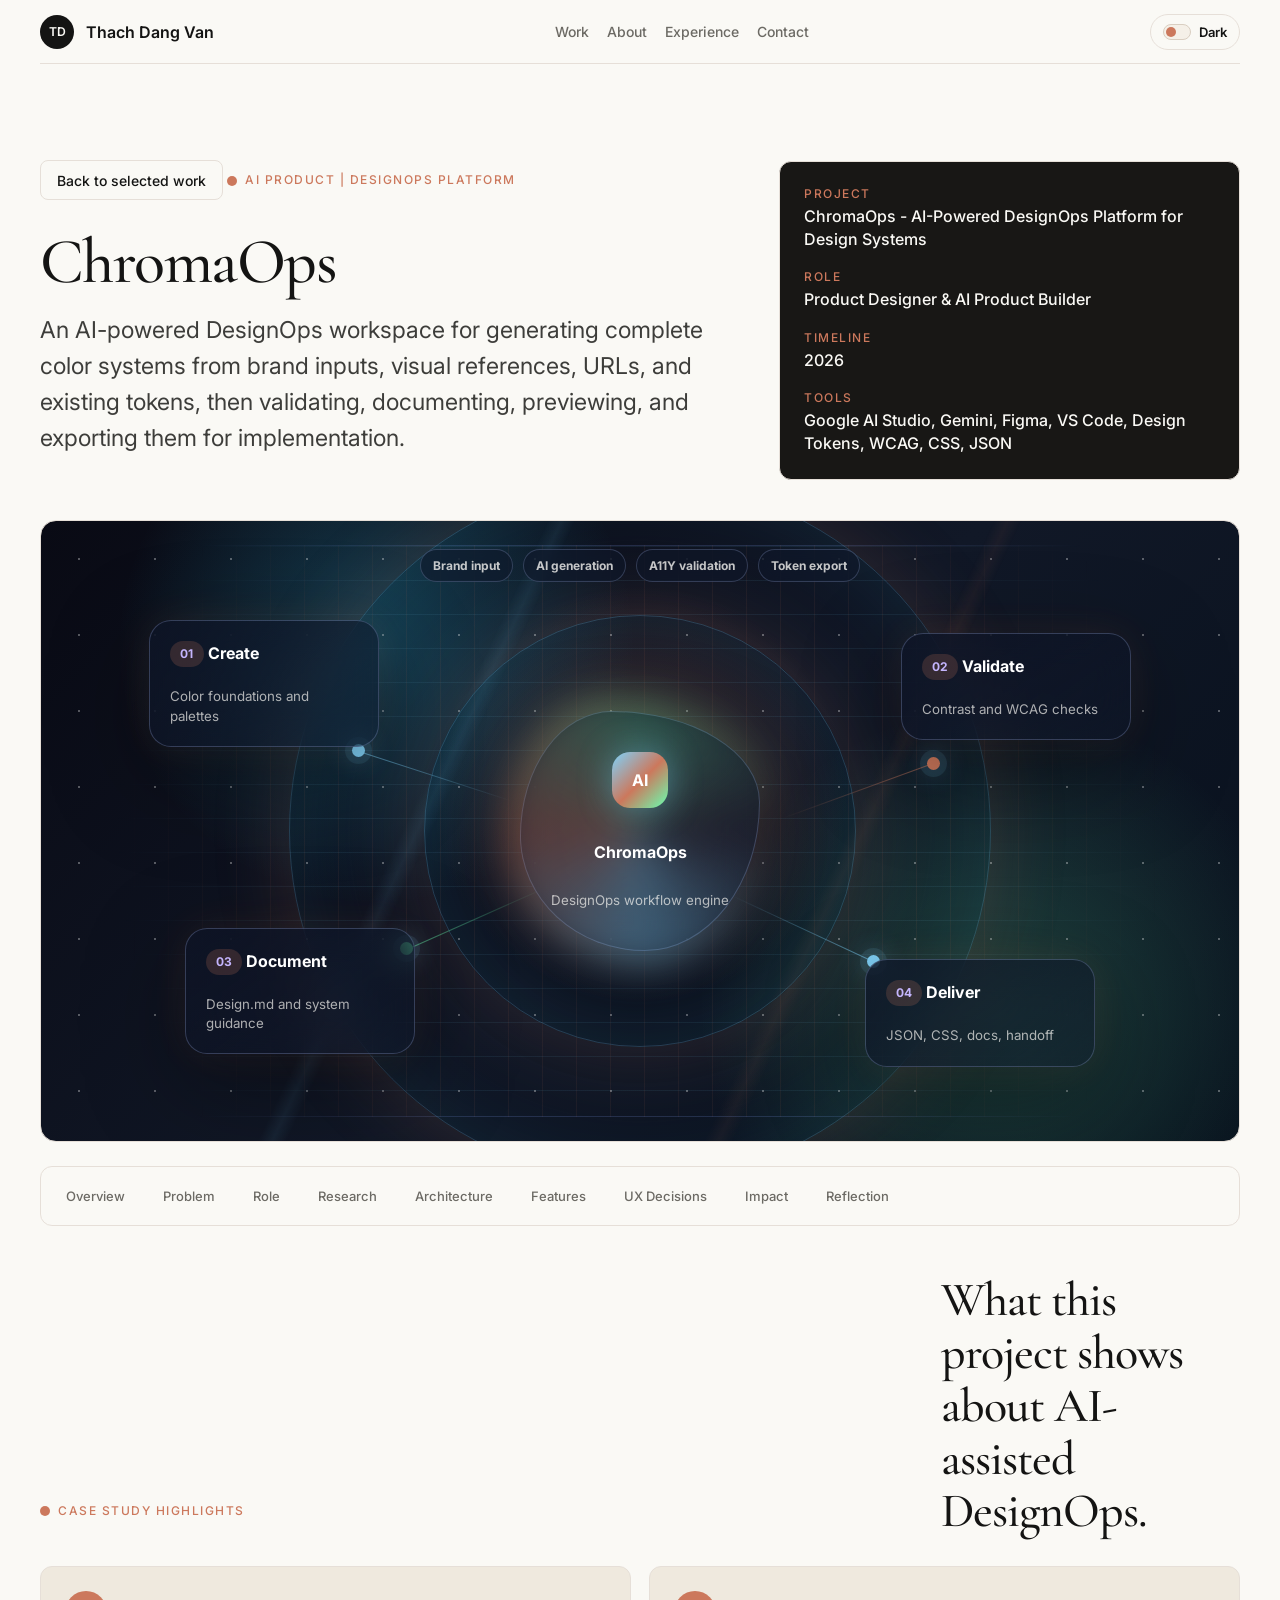
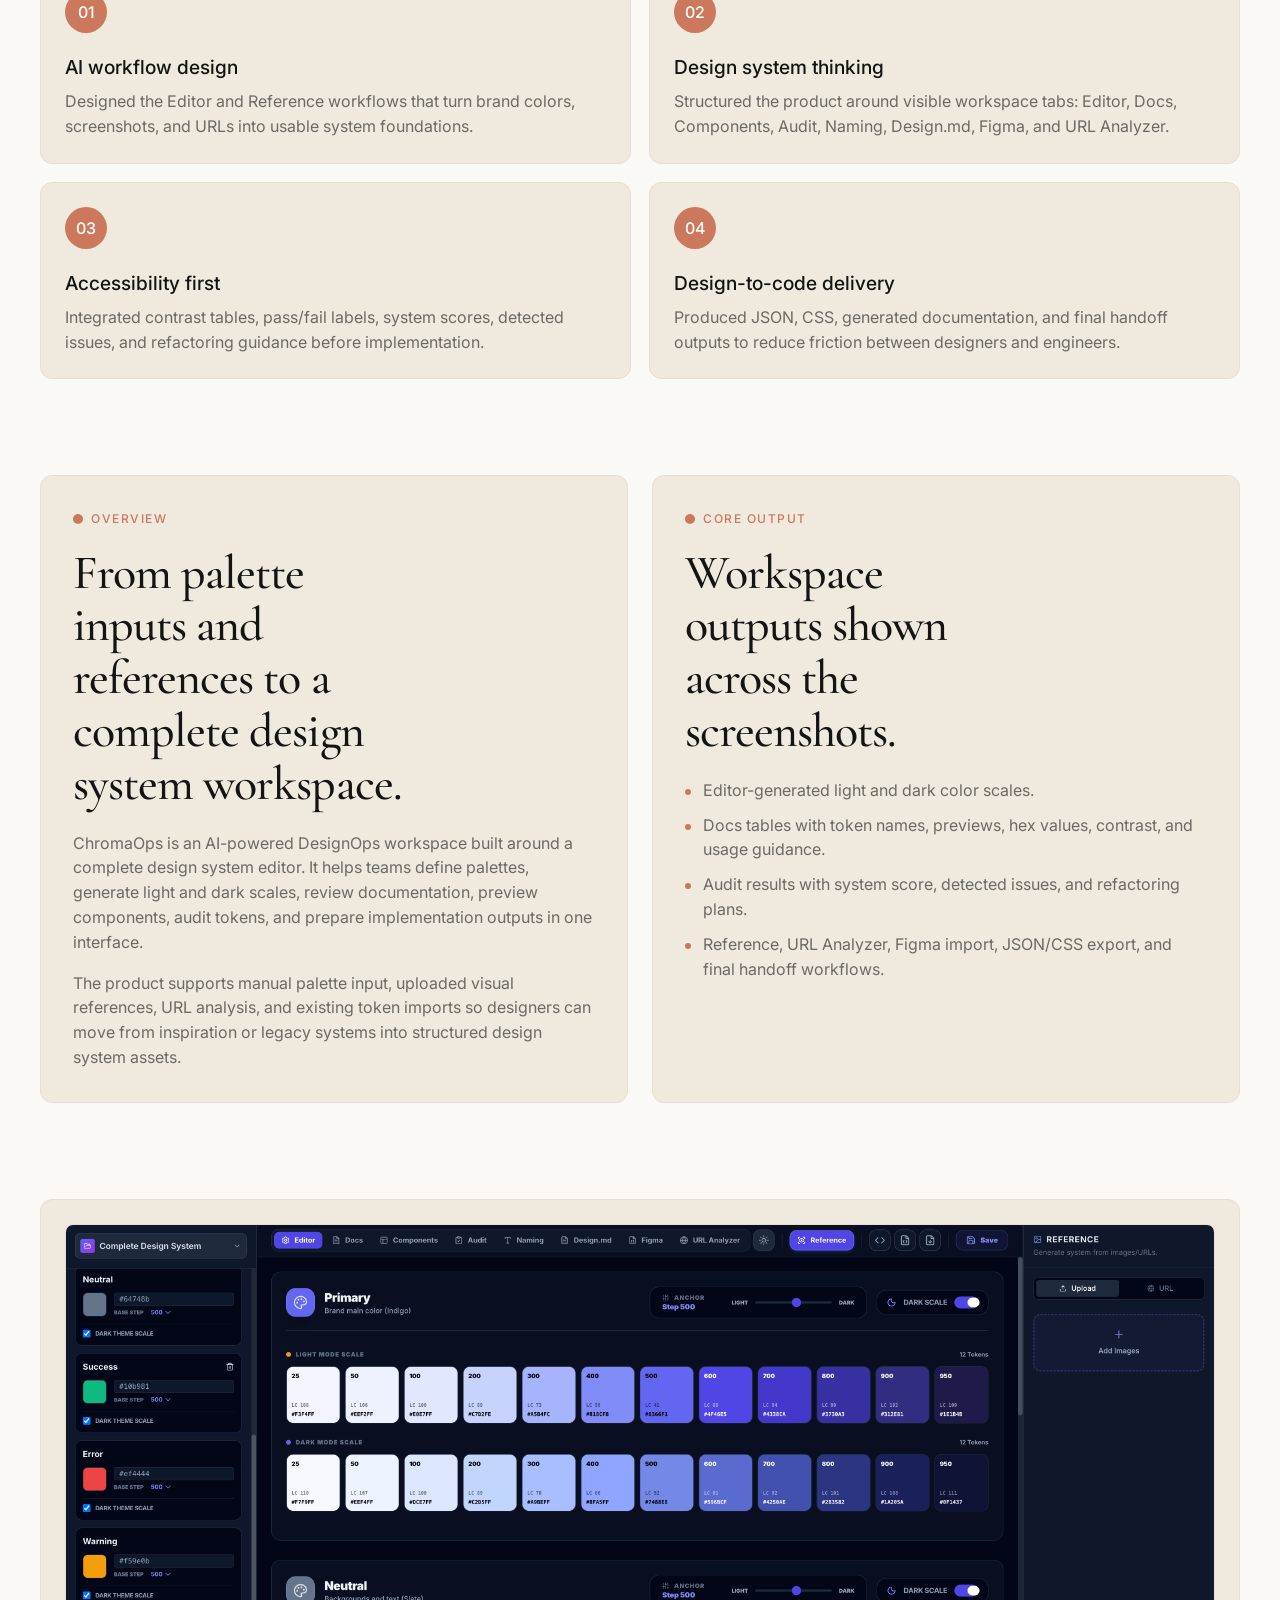
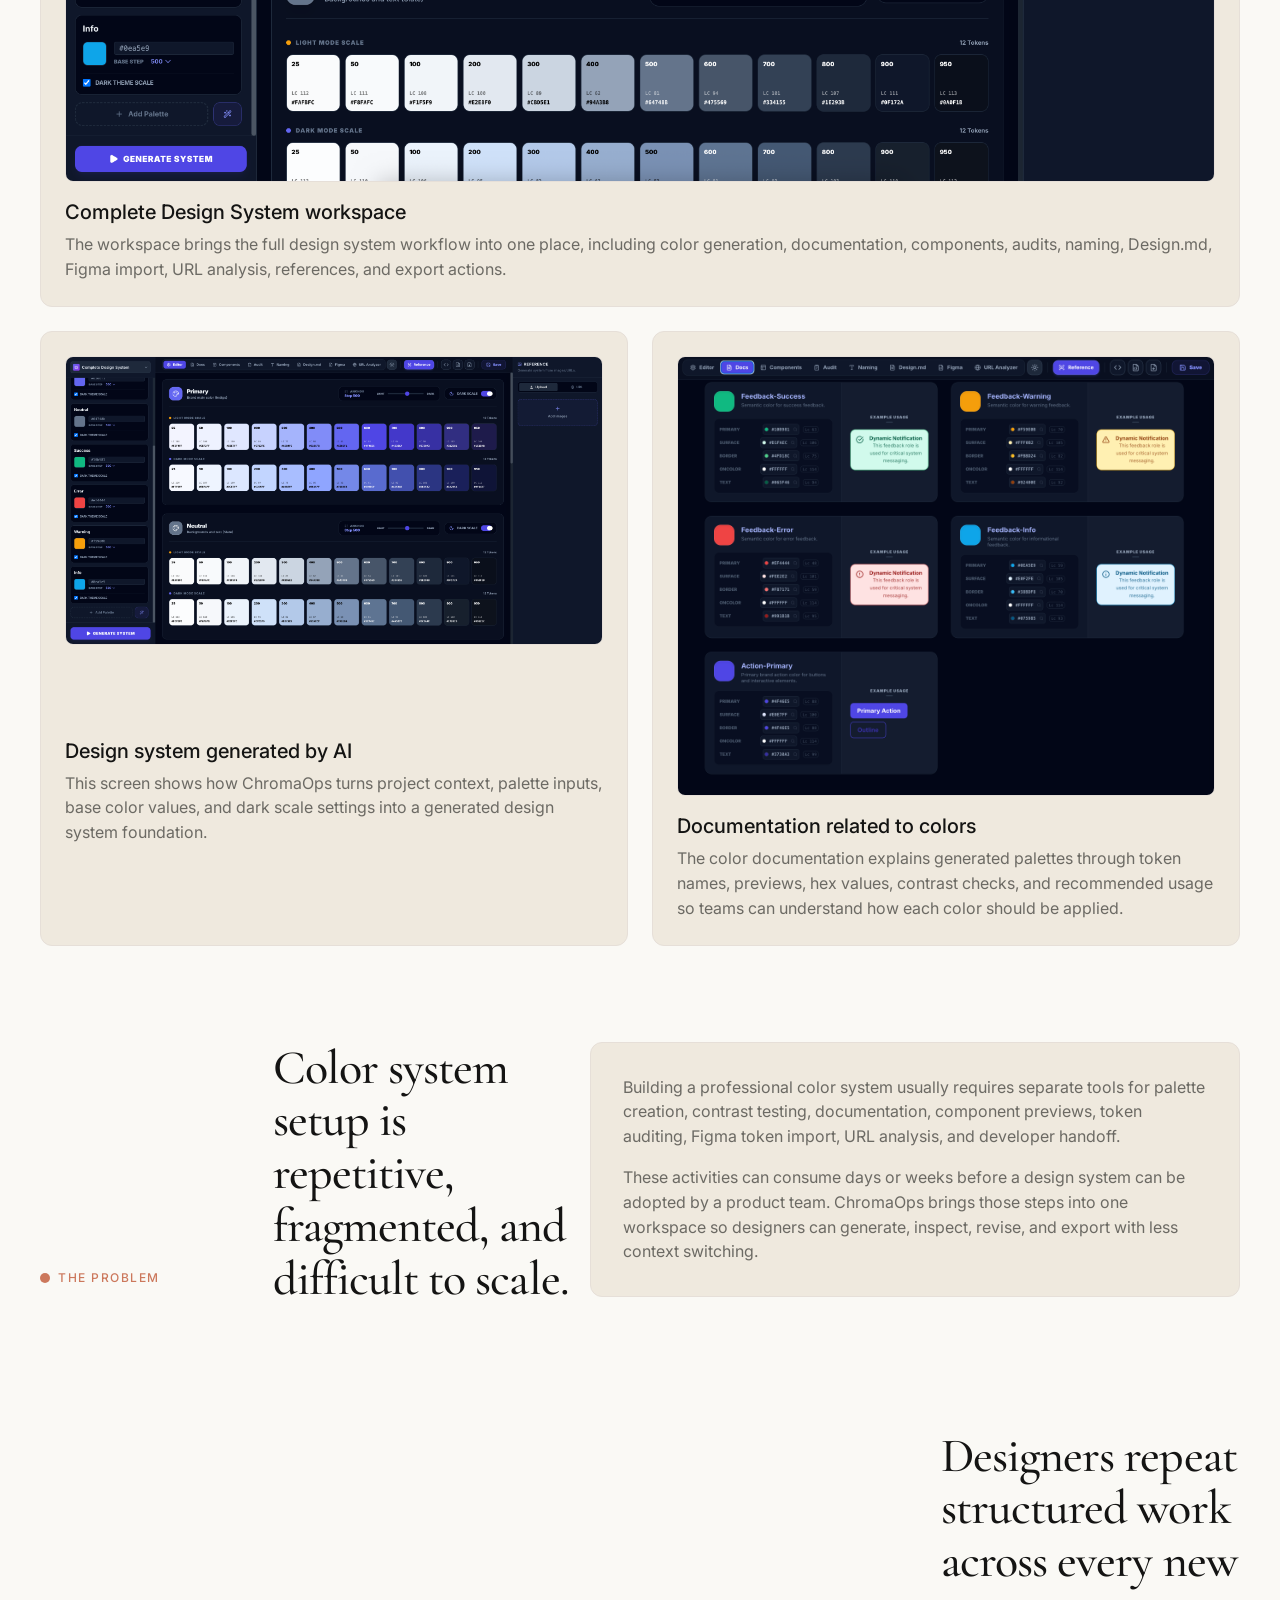
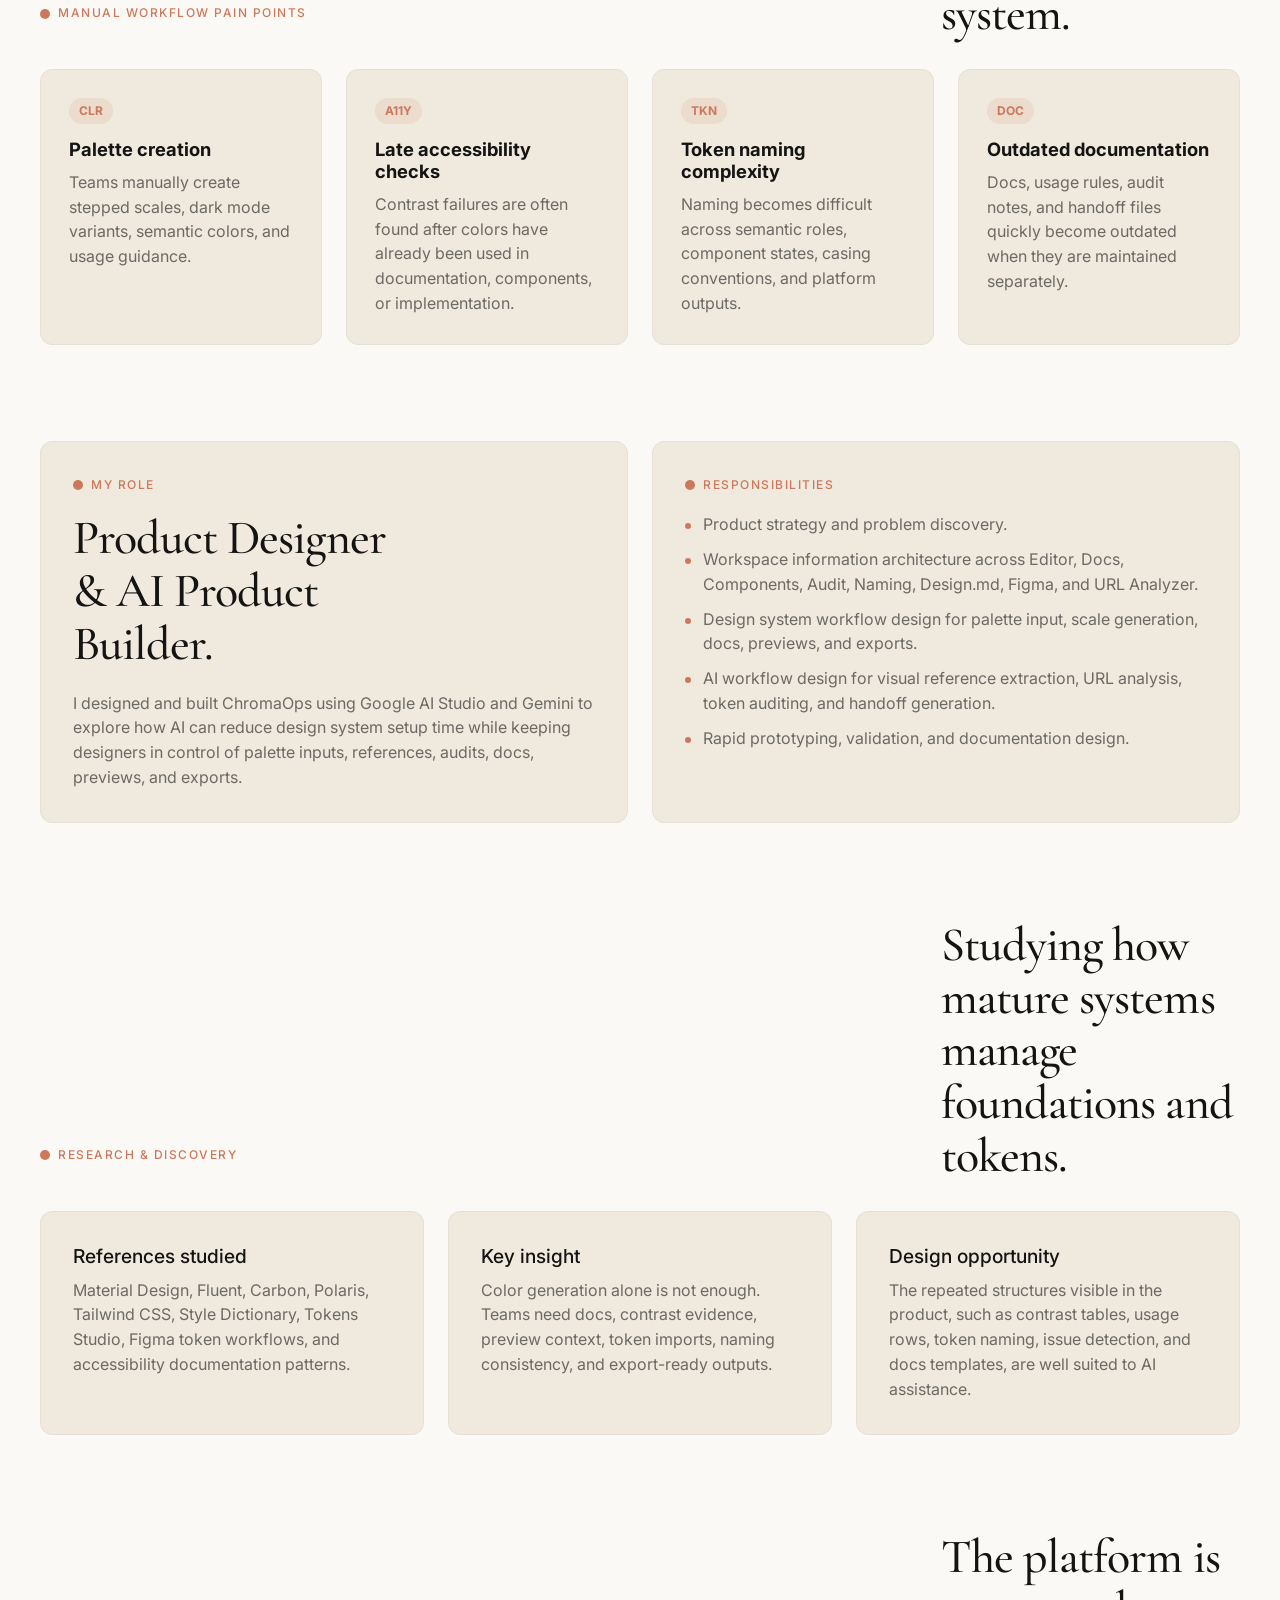
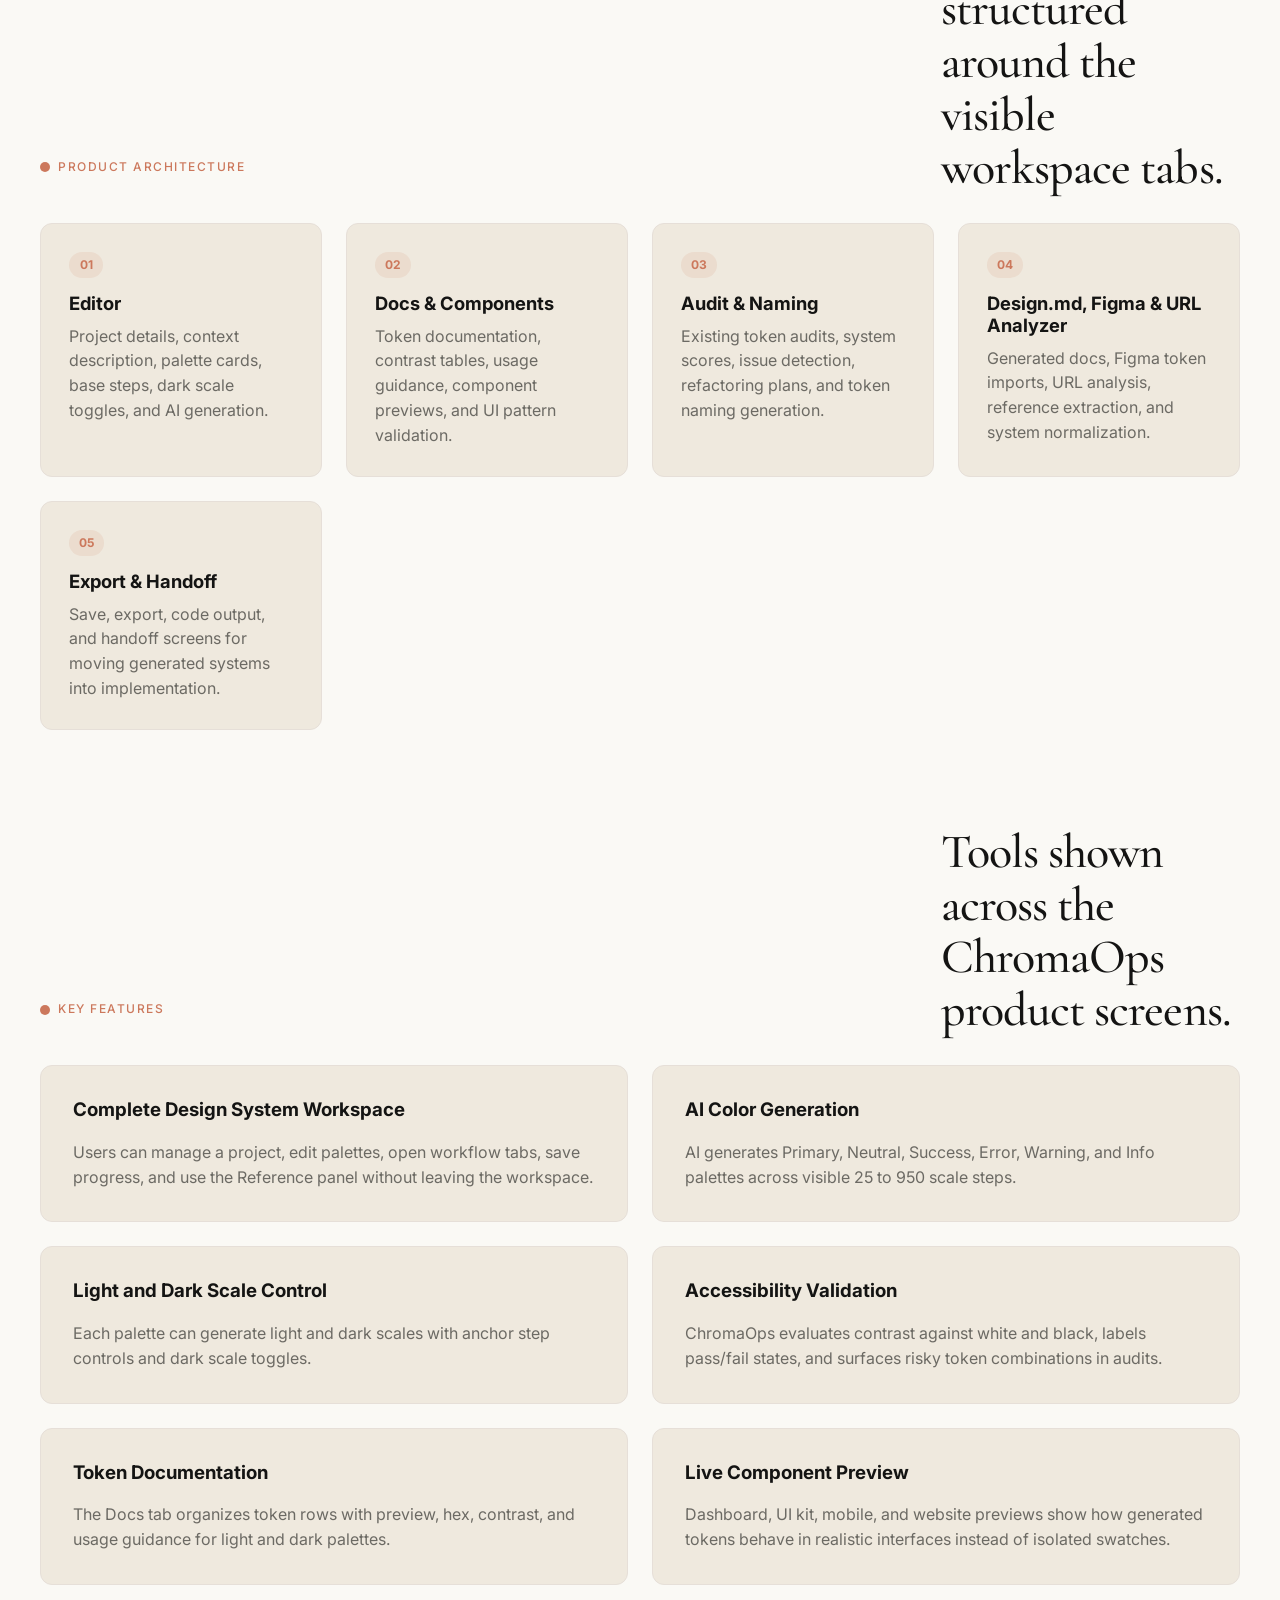
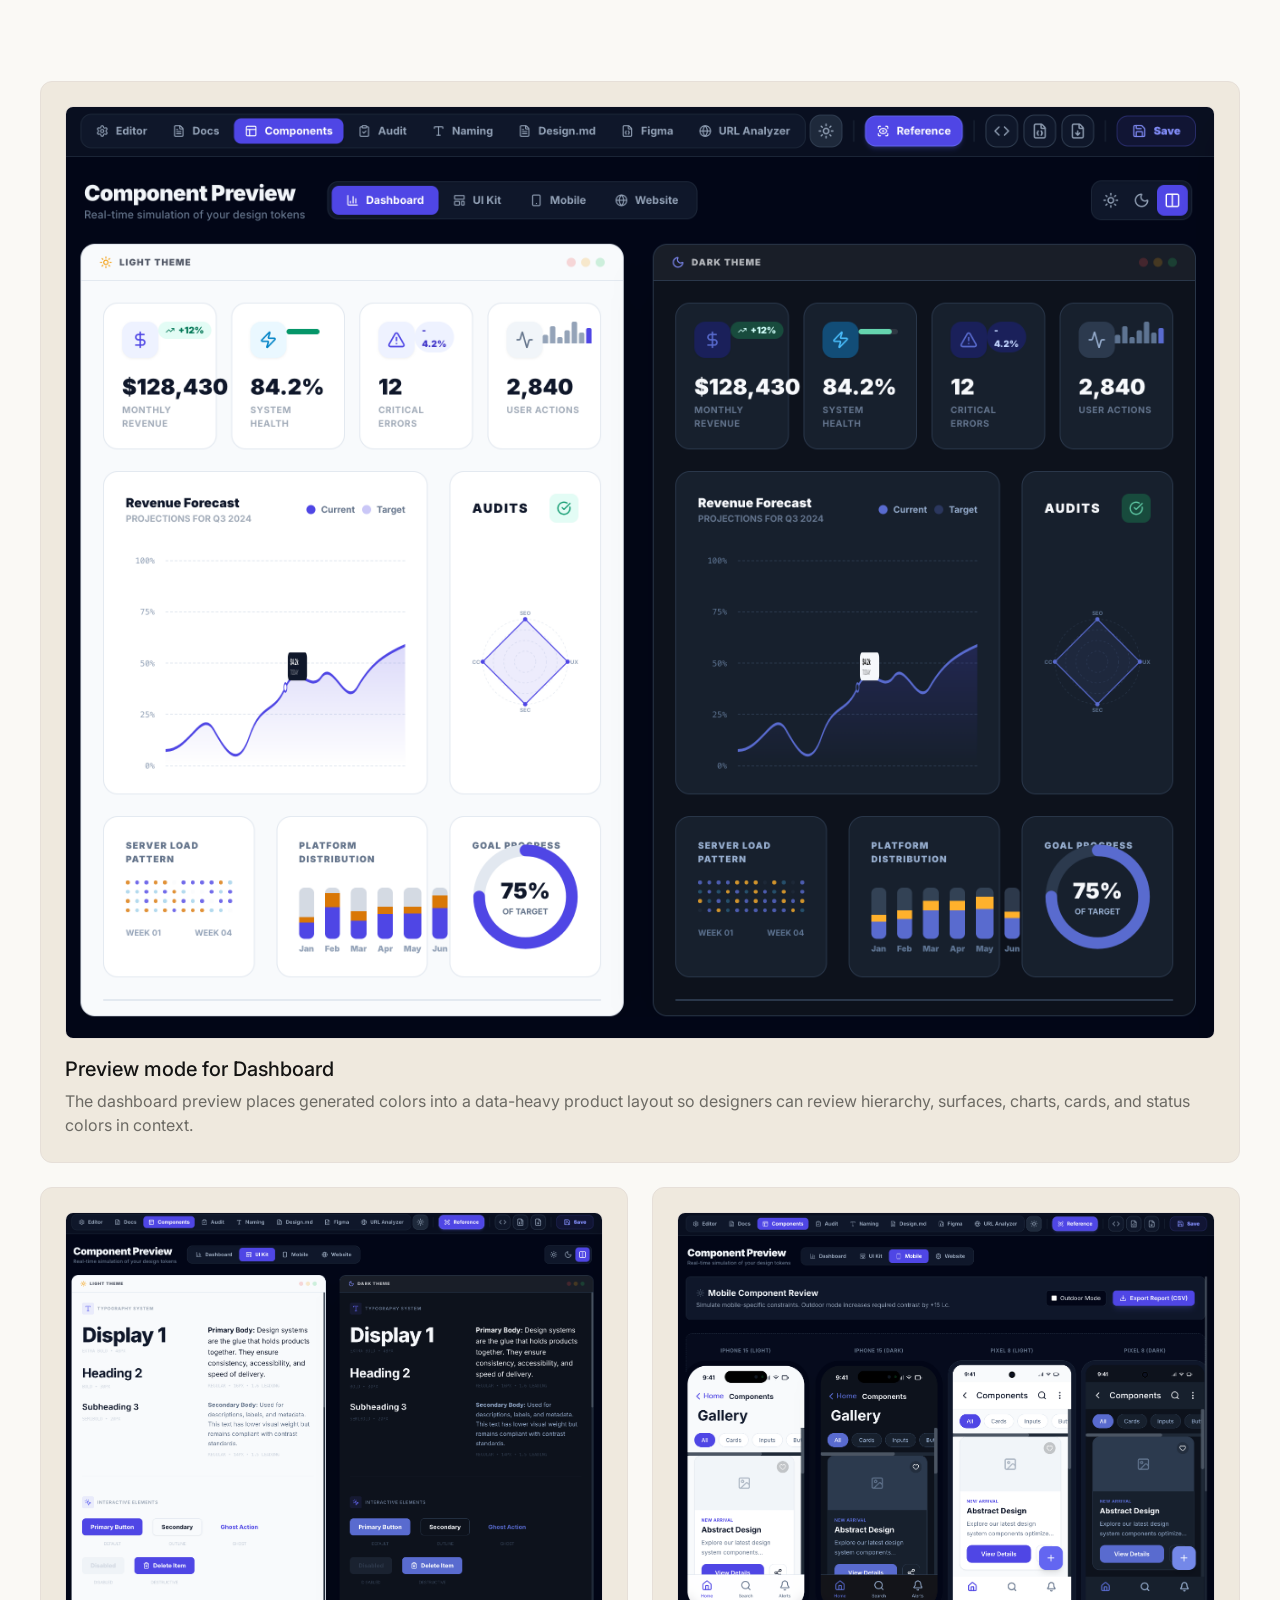
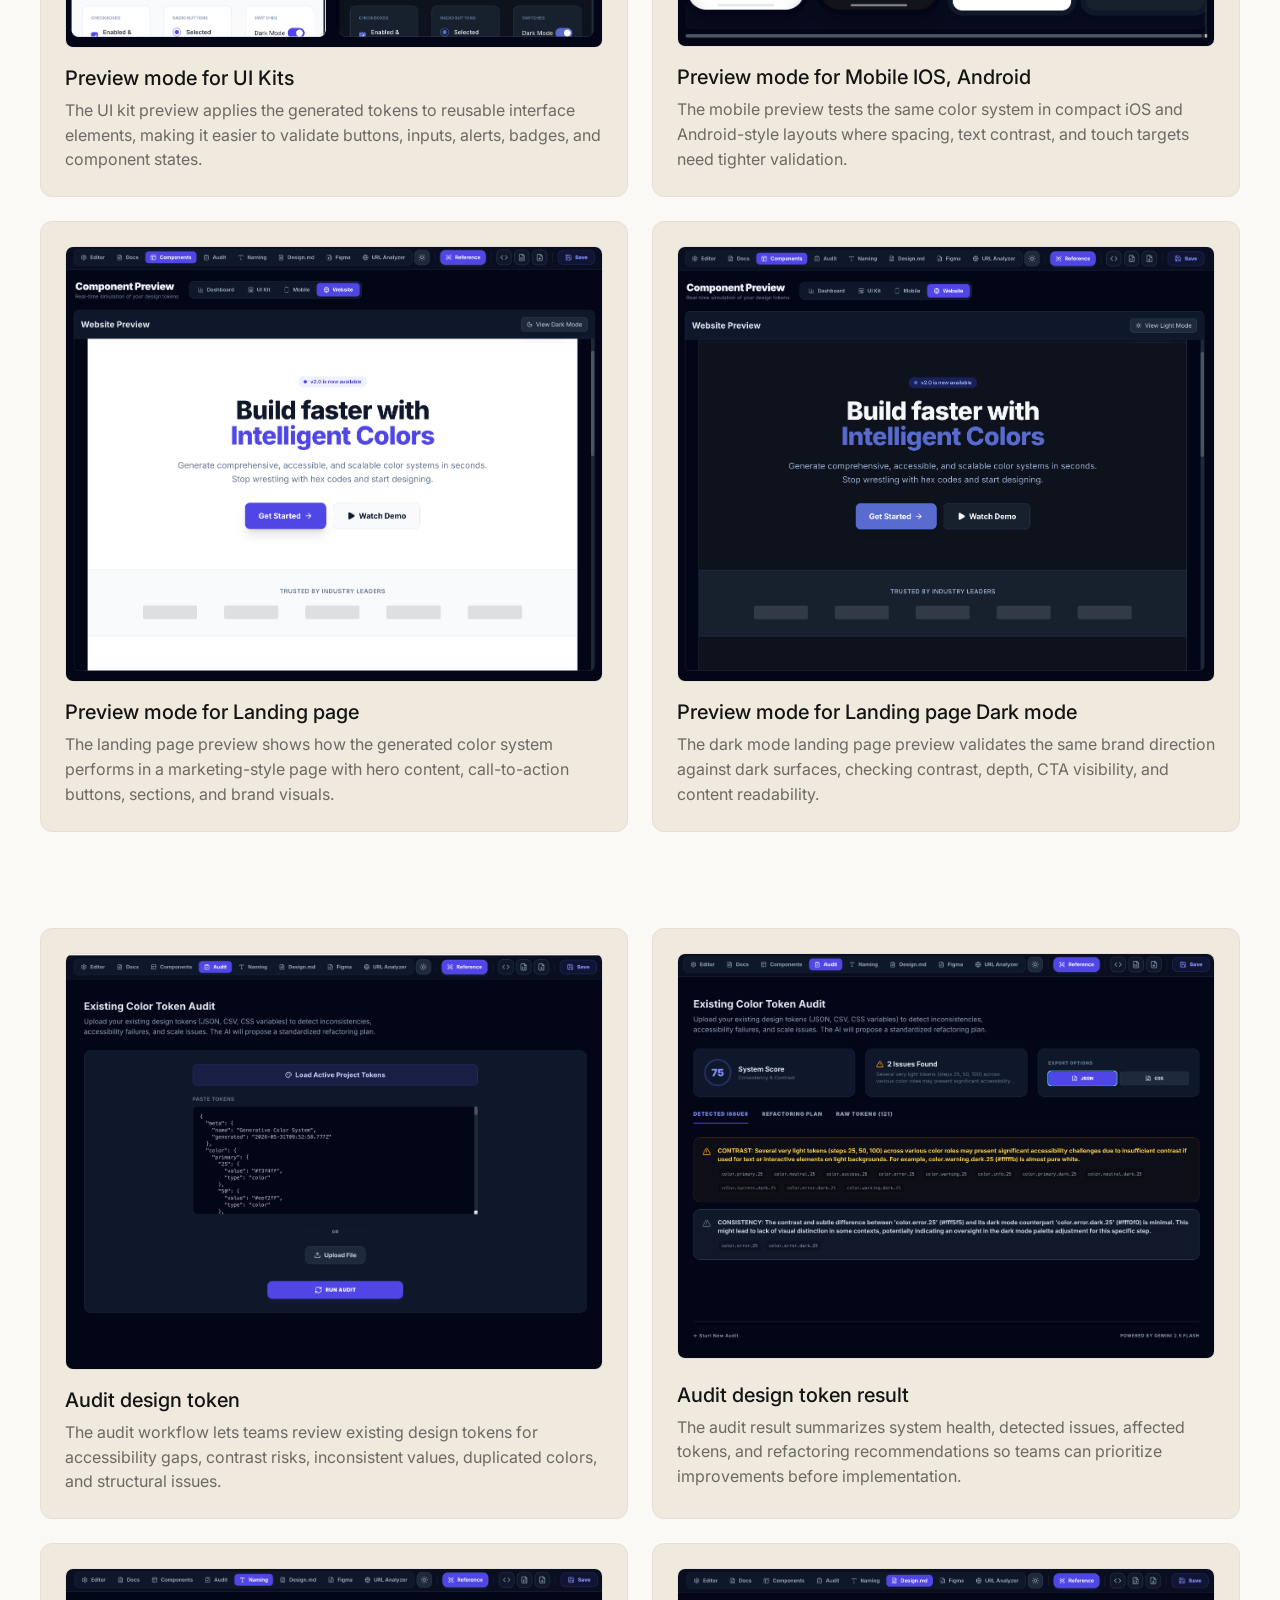
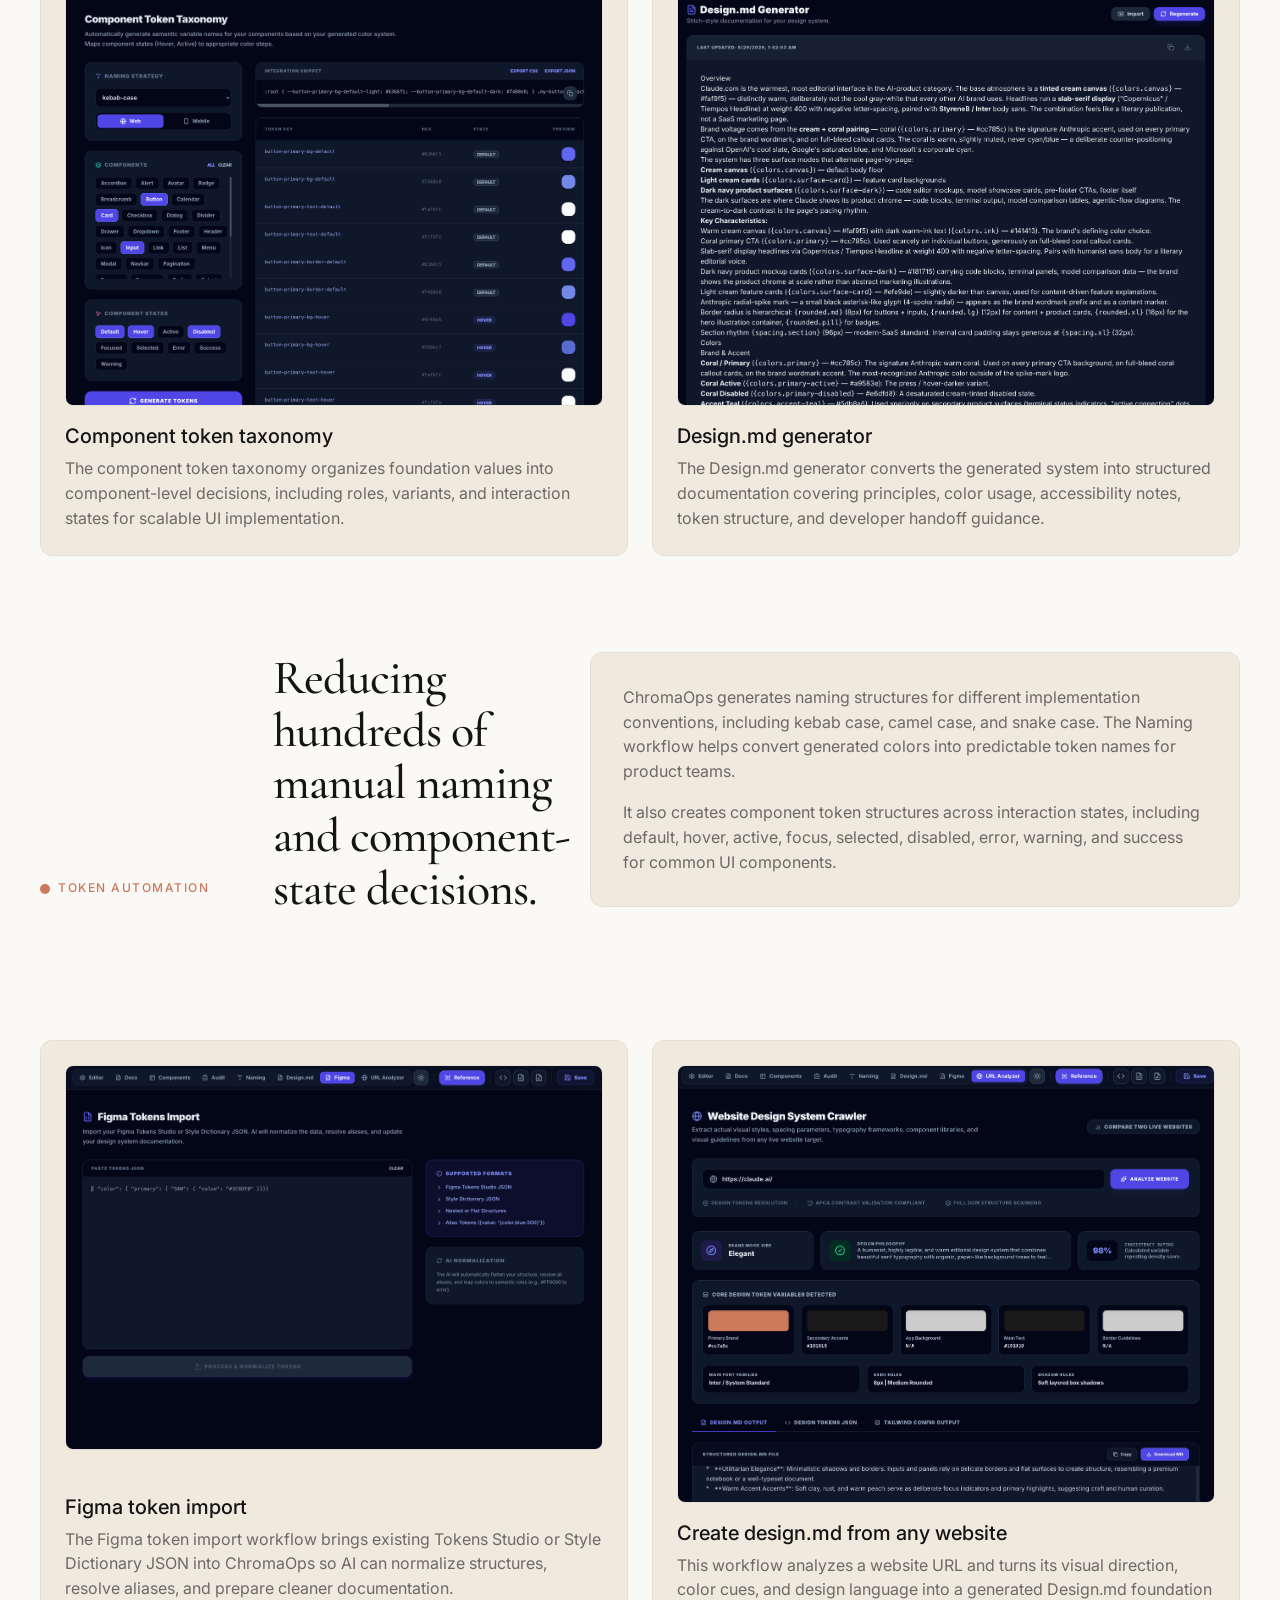
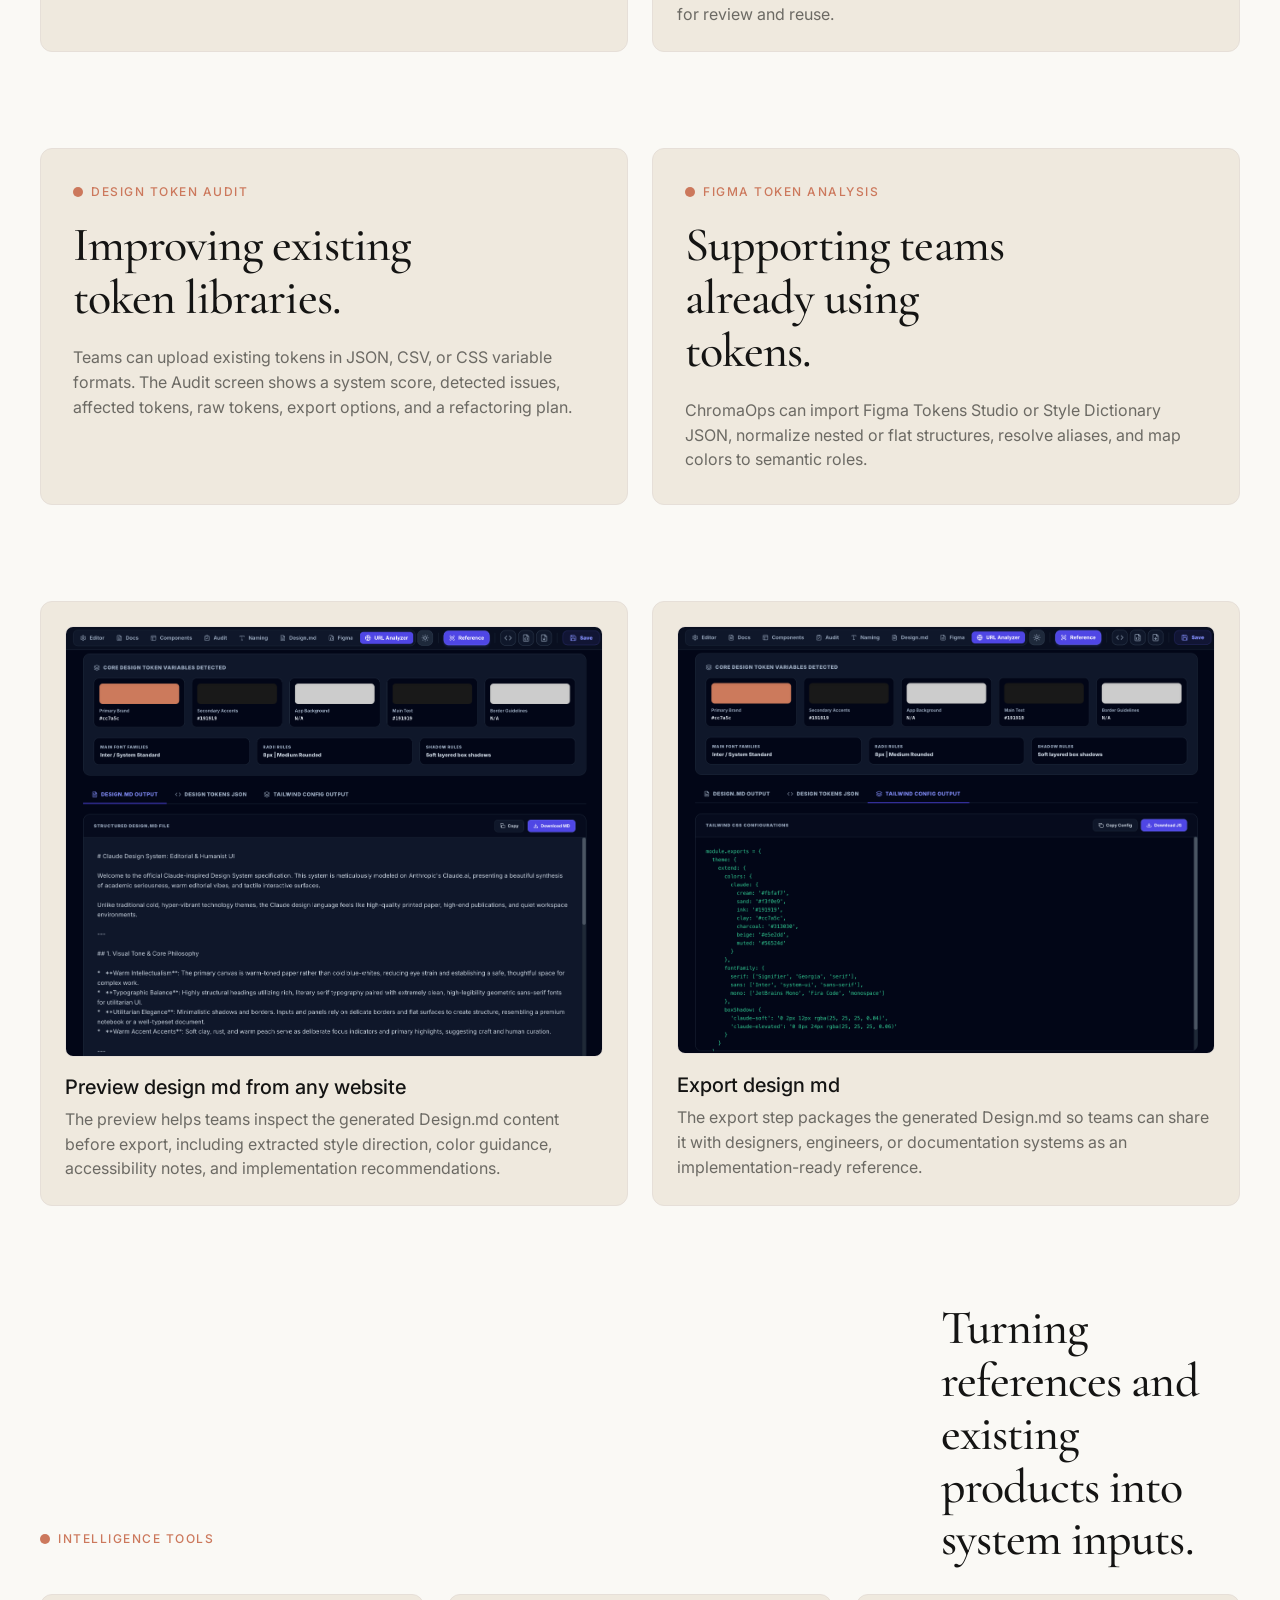
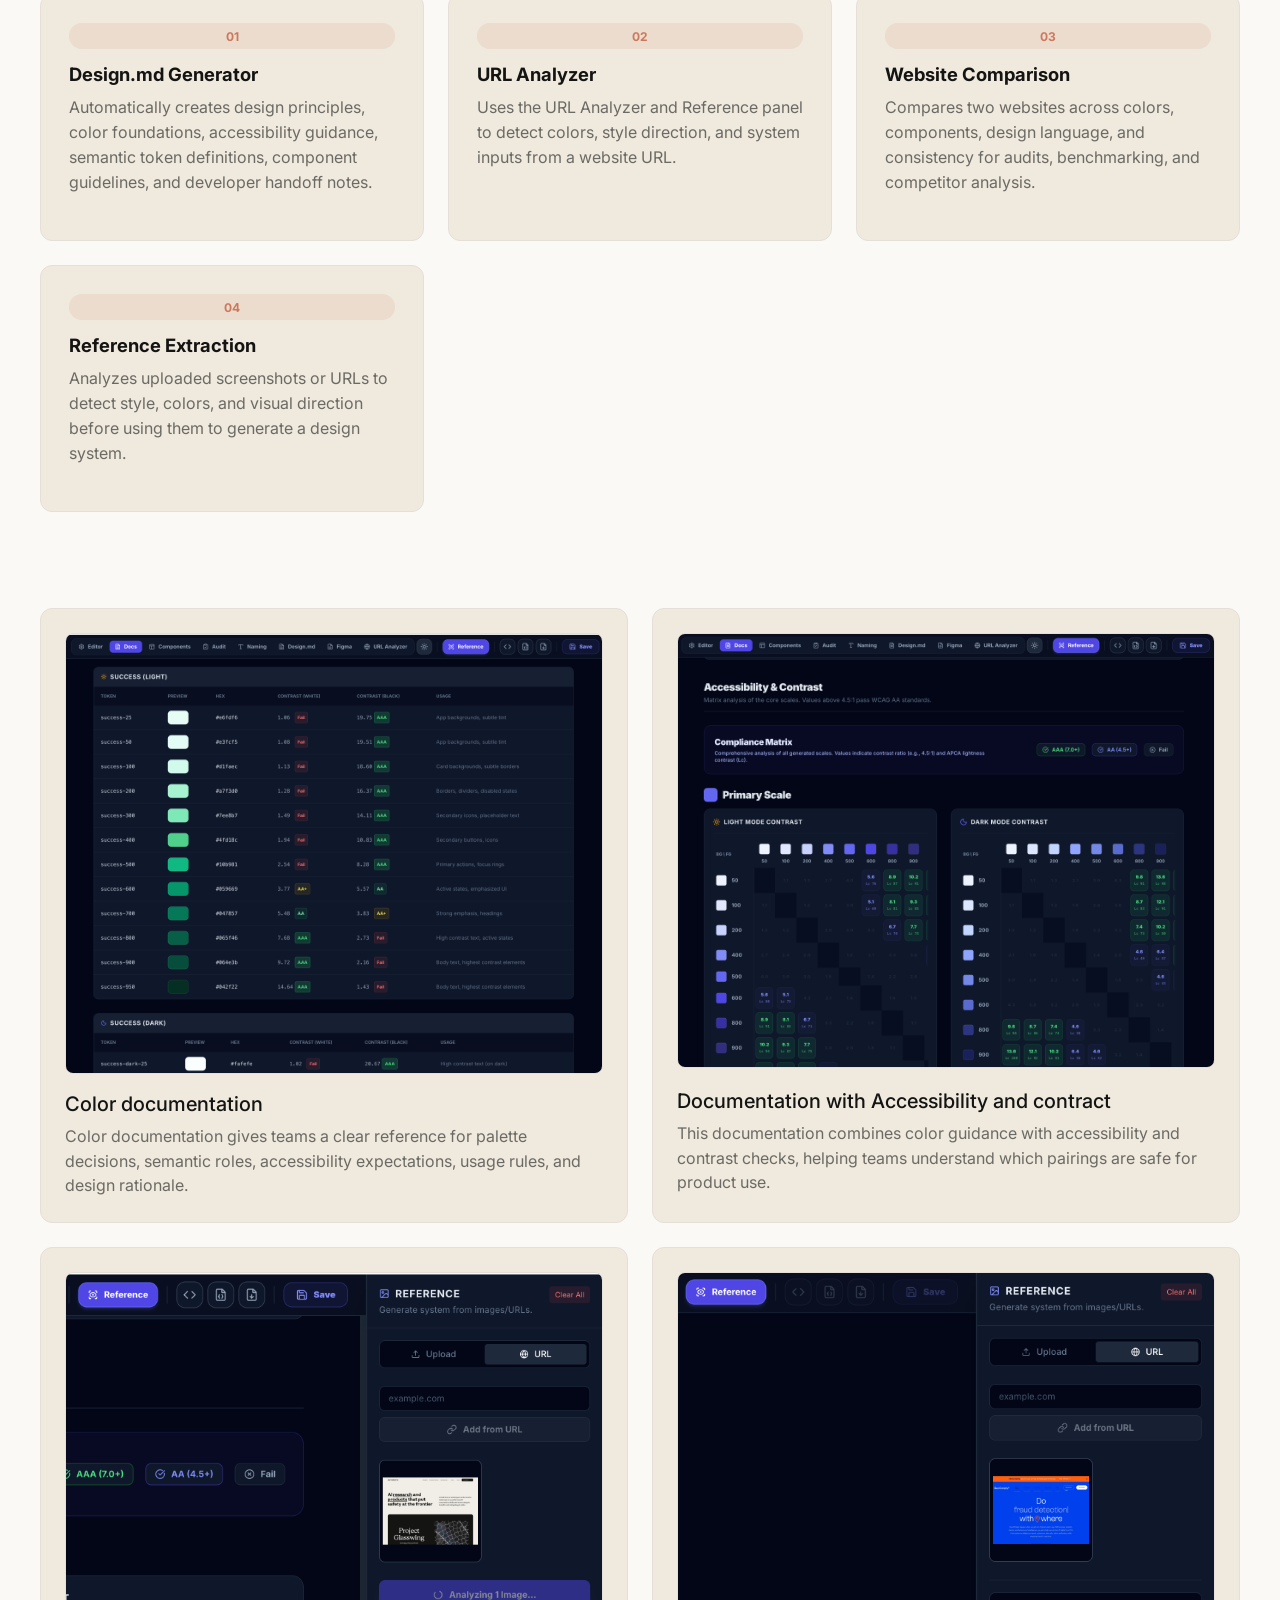
==== commit 6cadfad5: "Update portfolio content and contact sections" ====
--- a/chromaops.html
+++ b/chromaops.html
@@ -48,8 +48,9 @@
             <p class="eyebrow">AI Product | DesignOps platform</p>
             <h1>ChromaOps</h1>
             <p class="case-lead">
-              An AI-powered DesignOps platform that generates color foundations, validates accessibility,
-              creates design tokens, audits existing systems, and produces implementation-ready documentation.
+              An AI-powered DesignOps workspace for generating complete color systems from brand inputs,
+              visual references, URLs, and existing tokens, then validating, documenting, previewing, and
+              exporting them for implementation.
             </p>
           </div>
           <aside class="case-summary card">
@@ -68,7 +69,7 @@
               </div>
               <div>
                 <dt>Tools</dt>
-                <dd>Google AI Studio, Figma, Claude, VS Code, Design Tokens, WCAG, APCA</dd>
+                <dd>Google AI Studio, Gemini, Figma, VS Code, Design Tokens, WCAG, CSS, JSON</dd>
               </div>
             </dl>
           </aside>
@@ -99,7 +100,7 @@
             <div class="ds-orbit-card ds-orbit-card-components">
               <span>02</span>
               <strong>Validate</strong>
-              <small>WCAG and APCA accessibility</small>
+              <small>Contrast and WCAG checks</small>
             </div>
             <div class="ds-orbit-card ds-orbit-card-standards">
               <span>03</span>
@@ -109,7 +110,7 @@
             <div class="ds-orbit-card ds-orbit-card-docs">
               <span>04</span>
               <strong>Deliver</strong>
-              <small>JSON, CSS, Tailwind exports</small>
+              <small>JSON, CSS, docs, handoff</small>
             </div>
           </div>
         </section>
@@ -135,22 +136,22 @@
             <article class="watchtower-chart-card card">
               <span>01</span>
               <h3>AI workflow design</h3>
-              <p>Designed a guided workflow that turns brand inputs, URLs, or screenshots into usable system foundations.</p>
+              <p>Designed the Editor and Reference workflows that turn brand colors, screenshots, and URLs into usable system foundations.</p>
             </article>
             <article class="watchtower-chart-card card">
               <span>02</span>
               <h3>Design system thinking</h3>
-              <p>Structured the product around foundations, semantic tokens, component tokens, documentation, audits, and exports.</p>
+              <p>Structured the product around visible workspace tabs: Editor, Docs, Components, Audit, Naming, Design.md, Figma, and URL Analyzer.</p>
             </article>
             <article class="watchtower-chart-card card">
               <span>03</span>
               <h3>Accessibility first</h3>
-              <p>Integrated WCAG, APCA, contrast ratios, readability checks, and risky-pairing warnings before implementation.</p>
+              <p>Integrated contrast tables, pass/fail labels, system scores, detected issues, and refactoring guidance before implementation.</p>
             </article>
             <article class="watchtower-chart-card card">
               <span>04</span>
               <h3>Design-to-code delivery</h3>
-              <p>Produced JSON, CSS, Tailwind, and Design.md outputs to reduce friction between designers and engineers.</p>
+              <p>Produced JSON, CSS, generated documentation, and final handoff outputs to reduce friction between designers and engineers.</p>
             </article>
           </div>
         </section>
@@ -158,46 +159,46 @@
         <section class="section case-section-grid" id="overview">
           <article class="case-block card">
             <p class="eyebrow">Overview</p>
-            <h2>From a simple input to a complete color foundation.</h2>
-            <p>
-              ChromaOps is an AI-powered DesignOps platform built to simplify and automate one of the most repetitive and time-consuming parts of Design System creation.
-            </p>
-            <p>
-              The platform helps designers transform a brand color, website, existing Design System, product screenshot, or visual reference into a complete Design System color foundation.
+            <h2>From palette inputs and references to a complete design system workspace.</h2>
+            <p>
+              ChromaOps is an AI-powered DesignOps workspace built around a complete design system editor. It helps teams define palettes, generate light and dark scales, review documentation, preview components, audit tokens, and prepare implementation outputs in one interface.
+            </p>
+            <p>
+              The product supports manual palette input, uploaded visual references, URL analysis, and existing token imports so designers can move from inspiration or legacy systems into structured design system assets.
             </p>
           </article>
           <article class="case-block card">
             <p class="eyebrow">Core Output</p>
-            <h2>Production-ready system foundations.</h2>
+            <h2>Workspace outputs shown across the screenshots.</h2>
             <ul class="detail-list">
-              <li>Light and Dark Mode color systems.</li>
-              <li>Semantic and component-level token structures.</li>
-              <li>Accessibility validation and contrast risk detection.</li>
-              <li>Implementation-ready documentation and exports.</li>
+              <li>Editor-generated light and dark color scales.</li>
+              <li>Docs tables with token names, previews, hex values, contrast, and usage guidance.</li>
+              <li>Audit results with system score, detected issues, and refactoring plans.</li>
+              <li>Reference, URL Analyzer, Figma import, JSON/CSS export, and final handoff workflows.</li>
             </ul>
           </article>
         </section>
 
         <section class="section screen-gallery" aria-label="ChromaOps workspace screens">
           <figure class="screen-shot screen-shot-large card">
-            <img src="assets/chromaops/workspace-overview.png" alt="ChromaOps multi-project workspace overview" loading="lazy" />
-            <figcaption>
-              <h3>Multi-project workspace</h3>
-              <p>The workspace gives teams a place to manage separate brands, projects, and Design System foundations.</p>
+            <img src="assets/chromaops/workspace-overview.png" alt="ChromaOps complete design system workspace overview" loading="lazy" />
+            <figcaption>
+              <h3>Complete Design System workspace</h3>
+              <p>The workspace brings the full design system workflow into one place, including color generation, documentation, components, audits, naming, Design.md, Figma import, URL analysis, references, and export actions.</p>
             </figcaption>
           </figure>
           <figure class="screen-shot card">
             <img src="assets/chromaops/project-setup.png" alt="ChromaOps project setup screen" loading="lazy" />
             <figcaption>
-              <h3>Guided project setup</h3>
-              <p>Users start with a clear setup flow before moving into AI-assisted generation.</p>
+              <h3>Design system generated by AI </h3>
+              <p>This screen shows how ChromaOps turns project context, palette inputs, base color values, and dark scale settings into a generated design system foundation.</p>
             </figcaption>
           </figure>
           <figure class="screen-shot card">
             <img src="assets/chromaops/color-inputs.png" alt="ChromaOps brand color input screen" loading="lazy" />
             <figcaption>
-              <h3>Flexible color inputs</h3>
-              <p>The workflow supports a simple brand color or more detailed primary, neutral, and semantic inputs.</p>
+              <h3>Documentation related to colors </h3>
+              <p>The color documentation explains generated palettes through token names, previews, hex values, contrast checks, and recommended usage so teams can understand how each color should be applied.</p>
             </figcaption>
           </figure>
         </section>
@@ -209,10 +210,10 @@
           </div>
           <div class="card case-block">
             <p>
-              Building a professional color foundation typically requires multiple tools, manual accessibility testing, token creation, documentation writing, and developer handoff preparation.
-            </p>
-            <p>
-              These activities can consume days or weeks before a Design System can be adopted by a product team, and the larger the ecosystem becomes, the harder it is to maintain consistency.
+              Building a professional color system usually requires separate tools for palette creation, contrast testing, documentation, component previews, token auditing, Figma token import, URL analysis, and developer handoff.
+            </p>
+            <p>
+              These activities can consume days or weeks before a design system can be adopted by a product team. ChromaOps brings those steps into one workspace so designers can generate, inspect, revise, and export with less context switching.
             </p>
           </div>
         </section>
@@ -226,22 +227,22 @@
             <article class="card ds-problem-card">
               <span>CLR</span>
               <h3>Palette creation</h3>
-              <p>Teams manually create color scales, dark mode palettes, and semantic color sets.</p>
+              <p>Teams manually create stepped scales, dark mode variants, semantic colors, and usage guidance.</p>
             </article>
             <article class="card ds-problem-card">
               <span>A11Y</span>
               <h3>Late accessibility checks</h3>
-              <p>Contrast failures are often found after design decisions have already moved into implementation.</p>
+              <p>Contrast failures are often found after colors have already been used in documentation, components, or implementation.</p>
             </article>
             <article class="card ds-problem-card">
               <span>TKN</span>
               <h3>Token naming complexity</h3>
-              <p>Token naming becomes difficult as systems scale into hundreds or thousands of values.</p>
+              <p>Naming becomes difficult across semantic roles, component states, casing conventions, and platform outputs.</p>
             </article>
             <article class="card ds-problem-card">
               <span>DOC</span>
               <h3>Outdated documentation</h3>
-              <p>Documentation requires significant maintenance, so teams often avoid updating it.</p>
+              <p>Docs, usage rules, audit notes, and handoff files quickly become outdated when they are maintained separately.</p>
             </article>
           </div>
         </section>
@@ -251,17 +252,17 @@
             <p class="eyebrow">My Role</p>
             <h2>Product Designer & AI Product Builder.</h2>
             <p>
-              I designed and built ChromaOps using Google AI Studio to explore how AI can reduce Design System setup time while maintaining designer control, quality, consistency, and accessibility.
+              I designed and built ChromaOps using Google AI Studio and Gemini to explore how AI can reduce design system setup time while keeping designers in control of palette inputs, references, audits, docs, previews, and exports.
             </p>
           </article>
           <article class="case-block card">
             <p class="eyebrow">Responsibilities</p>
             <ul class="detail-list">
               <li>Product strategy and problem discovery.</li>
-              <li>UX research and information architecture.</li>
-              <li>Design System architecture and UX/UI design.</li>
-              <li>AI workflow design and prompt engineering.</li>
-              <li>Rapid prototyping, product validation, and documentation design.</li>
+              <li>Workspace information architecture across Editor, Docs, Components, Audit, Naming, Design.md, Figma, and URL Analyzer.</li>
+              <li>Design system workflow design for palette input, scale generation, docs, previews, and exports.</li>
+              <li>AI workflow design for visual reference extraction, URL analysis, token auditing, and handoff generation.</li>
+              <li>Rapid prototyping, validation, and documentation design.</li>
             </ul>
           </article>
         </section>
@@ -274,15 +275,15 @@
           <div class="ds-research-grid">
             <article class="card case-card">
               <h3>References studied</h3>
-              <p>Material Design, Fluent Design System, Carbon Design System, Ant Design, Polaris, Tailwind CSS, Style Dictionary, and Figma Tokens.</p>
+              <p>Material Design, Fluent, Carbon, Polaris, Tailwind CSS, Style Dictionary, Tokens Studio, Figma token workflows, and accessibility documentation patterns.</p>
             </article>
             <article class="card case-card">
               <h3>Key insight</h3>
-              <p>Color creation is not the hardest part. Maintaining consistency across products is the bigger operational challenge.</p>
+              <p>Color generation alone is not enough. Teams need docs, contrast evidence, preview context, token imports, naming consistency, and export-ready outputs.</p>
             </article>
             <article class="card case-card">
               <h3>Design opportunity</h3>
-              <p>Color scales, accessibility rules, naming conventions, token hierarchies, and documentation templates follow repeatable structures that AI can assist.</p>
+              <p>The repeated structures visible in the product, such as contrast tables, usage rows, token naming, issue detection, and docs templates, are well suited to AI assistance.</p>
             </article>
           </div>
         </section>
@@ -290,33 +291,33 @@
         <section class="section" id="architecture">
           <div class="section-heading">
             <p class="eyebrow">Product Architecture</p>
-            <h2>The platform is structured as connected DesignOps layers.</h2>
+            <h2>The platform is structured around the visible workspace tabs.</h2>
           </div>
           <div class="ds-layer-grid">
             <article class="card ds-layer-card">
               <span>01</span>
-              <h3>Foundation Layer</h3>
-              <p>Color Generator, Accessibility Engine, and Semantic Token Engine.</p>
+              <h3>Editor</h3>
+              <p>Project details, context description, palette cards, base steps, dark scale toggles, and AI generation.</p>
             </article>
             <article class="card ds-layer-card">
               <span>02</span>
-              <h3>Design System Layer</h3>
-              <p>Token Naming Generator, Component Token Generator, and Token Audit System.</p>
+              <h3>Docs & Components</h3>
+              <p>Token documentation, contrast tables, usage guidance, component previews, and UI pattern validation.</p>
             </article>
             <article class="card ds-layer-card">
               <span>03</span>
-              <h3>Documentation Layer</h3>
-              <p>Design.md Generator and Design System documentation workflows.</p>
+              <h3>Audit & Naming</h3>
+              <p>Existing token audits, system scores, issue detection, refactoring plans, and token naming generation.</p>
             </article>
             <article class="card ds-layer-card">
               <span>04</span>
-              <h3>Intelligence Layer</h3>
-              <p>Website Analyzer, Visual Reference Analyzer, and Design Comparison Engine.</p>
+              <h3>Design.md, Figma & URL Analyzer</h3>
+              <p>Generated docs, Figma token imports, URL analysis, reference extraction, and system normalization.</p>
             </article>
             <article class="card ds-layer-card">
               <span>05</span>
-              <h3>Delivery Layer</h3>
-              <p>JSON Export, CSS Export, Tailwind Export, and implementation-ready handoff outputs.</p>
+              <h3>Export & Handoff</h3>
+              <p>Save, export, code output, and handoff screens for moving generated systems into implementation.</p>
             </article>
           </div>
         </section>
@@ -324,70 +325,70 @@
         <section class="section" id="features">
           <div class="section-heading">
             <p class="eyebrow">Key Features</p>
-            <h2>Tools for creation, validation, auditing, documentation, and delivery.</h2>
+            <h2>Tools shown across the ChromaOps product screens.</h2>
           </div>
           <div class="case-section-grid">
             <article class="case-block card">
-              <h3>Multi-Project Workspace</h3>
-              <p>Users can create multiple Design System projects, save progress, manage separate brands, and maintain independent token libraries.</p>
+              <h3>Complete Design System Workspace</h3>
+              <p>Users can manage a project, edit palettes, open workflow tabs, save progress, and use the Reference panel without leaving the workspace.</p>
             </article>
             <article class="case-block card">
               <h3>AI Color Generation</h3>
-              <p>AI generates Primary, Neutral, Success, Warning, Error, and Info families across 25, 50, 100, 200, 300, 400, 500, 600, 700, 800, 900, and 950 scales.</p>
+              <p>AI generates Primary, Neutral, Success, Error, Warning, and Info palettes across visible 25 to 950 scale steps.</p>
             </article>
             <article class="case-block card">
-              <h3>Automatic Dark Mode</h3>
-              <p>The system generates dark palettes, contrast-adjusted scales, semantic mappings, and dark mode token relationships.</p>
+              <h3>Light and Dark Scale Control</h3>
+              <p>Each palette can generate light and dark scales with anchor step controls and dark scale toggles.</p>
             </article>
             <article class="case-block card">
               <h3>Accessibility Validation</h3>
-              <p>ChromaOps evaluates WCAG compliance, APCA contrast, contrast ratios, readability scores, failed combinations, and risky color pairings.</p>
+              <p>ChromaOps evaluates contrast against white and black, labels pass/fail states, and surfaces risky token combinations in audits.</p>
             </article>
             <article class="case-block card">
-              <h3>Semantic Color System</h3>
-              <p>Generated colors are mapped into feedback, action, surface, background, border, text, and overlay roles for scalable product use.</p>
+              <h3>Token Documentation</h3>
+              <p>The Docs tab organizes token rows with preview, hex, contrast, and usage guidance for light and dark palettes.</p>
             </article>
             <article class="case-block card">
               <h3>Live Component Preview</h3>
-              <p>Dashboard, UI kit, mobile, and website previews show how tokens behave in realistic interfaces instead of isolated swatches.</p>
+              <p>Dashboard, UI kit, mobile, and website previews show how generated tokens behave in realistic interfaces instead of isolated swatches.</p>
             </article>
           </div>
         </section>
 
         <section class="section screen-gallery" aria-label="ChromaOps color generation screens">
           <figure class="screen-shot screen-shot-large card">
-            <img src="assets/chromaops/palette-generation.png" alt="ChromaOps AI palette generation screen" loading="lazy" />
-            <figcaption>
-              <h3>AI palette generation</h3>
-              <p>ChromaOps generates complete production palettes from structured design inputs.</p>
+            <img src="assets/chromaops/palette-generation.png" alt="ChromaOps editor palette generation screen" loading="lazy" />
+            <figcaption>
+              <h3>Preview mode for Dashboard</h3>
+              <p>The dashboard preview places generated colors into a data-heavy product layout so designers can review hierarchy, surfaces, charts, cards, and status colors in context.</p>
             </figcaption>
           </figure>
           <figure class="screen-shot card">
             <img src="assets/chromaops/light-mode-palette.png" alt="ChromaOps light mode palette screen" loading="lazy" />
             <figcaption>
-              <h3>Light mode foundation</h3>
-              <p>The generated color foundation includes full scales across product-ready color families.</p>
+              <h3>Preview mode for UI Kits</h3>
+              <p>The UI kit preview applies the generated tokens to reusable interface elements, making it easier to validate buttons, inputs, alerts, badges, and component states.</p>
             </figcaption>
           </figure>
           <figure class="screen-shot card">
             <img src="assets/chromaops/dark-mode-palette.png" alt="ChromaOps dark mode palette screen" loading="lazy" />
             <figcaption>
-              <h3>Dark mode generation</h3>
-              <p>Dark palettes and token relationships are generated alongside light mode foundations.</p>
+              <h3>Preview mode for Mobile IOS, Android </h3>
+              <p>The mobile preview tests the same color system in compact iOS and Android-style layouts where spacing, text contrast, and touch targets need tighter validation.</p>
             </figcaption>
           </figure>
           <figure class="screen-shot card">
             <img src="assets/chromaops/accessibility-validation.png" alt="ChromaOps accessibility validation screen" loading="lazy" />
             <figcaption>
-              <h3>Accessibility validation</h3>
-              <p>Contrast and readability issues are surfaced before implementation begins.</p>
+              <h3>Preview mode for Landing page</h3>
+              <p>The landing page preview shows how the generated color system performs in a marketing-style page with hero content, call-to-action buttons, sections, and brand visuals.</p>
             </figcaption>
           </figure>
           <figure class="screen-shot card">
             <img src="assets/chromaops/semantic-tokens.png" alt="ChromaOps semantic token mapping screen" loading="lazy" />
             <figcaption>
-              <h3>Semantic token mapping</h3>
-              <p>Generated colors are converted into product roles such as action, feedback, text, border, and surface.</p>
+              <h3>Preview mode for Landing page Dark mode</h3>
+              <p>The dark mode landing page preview validates the same brand direction against dark surfaces, checking contrast, depth, CTA visibility, and content readability.</p>
             </figcaption>
           </figure>
         </section>
@@ -396,29 +397,29 @@
           <figure class="screen-shot card">
             <img src="assets/chromaops/component-preview-dashboard.png" alt="ChromaOps dashboard preview screen" loading="lazy" />
             <figcaption>
-              <h3>Dashboard preview</h3>
-              <p>Enterprise dashboard previews help evaluate hierarchy across KPIs, charts, cards, and tables.</p>
+              <h3>Audit design token </h3>
+              <p>The audit workflow lets teams review existing design tokens for accessibility gaps, contrast risks, inconsistent values, duplicated colors, and structural issues.</p>
             </figcaption>
           </figure>
           <figure class="screen-shot card">
             <img src="assets/chromaops/component-preview-ui-kit.png" alt="ChromaOps UI kit preview screen" loading="lazy" />
             <figcaption>
-              <h3>UI kit preview</h3>
-              <p>Core controls show how generated tokens behave across buttons, inputs, alerts, and form elements.</p>
+              <h3>Audit design token result </h3>
+              <p>The audit result summarizes system health, detected issues, affected tokens, and refactoring recommendations so teams can prioritize improvements before implementation.</p>
             </figcaption>
           </figure>
           <figure class="screen-shot card">
             <img src="assets/chromaops/mobile-preview.png" alt="ChromaOps mobile preview screen" loading="lazy" />
             <figcaption>
-              <h3>Mobile preview</h3>
-              <p>Mobile screens make it easier to assess readability and accessibility across compact layouts.</p>
+              <h3>Component token taxonomy</h3>
+              <p>The component token taxonomy organizes foundation values into component-level decisions, including roles, variants, and interaction states for scalable UI implementation.</p>
             </figcaption>
           </figure>
           <figure class="screen-shot card">
             <img src="assets/chromaops/website-preview.png" alt="ChromaOps website preview screen" loading="lazy" />
             <figcaption>
-              <h3>Website preview</h3>
-              <p>Marketing and website previews help validate color decisions before development starts.</p>
+              <h3>Design.md generator</h3>
+              <p>The Design.md generator converts the generated system into structured documentation covering principles, color usage, accessibility notes, token structure, and developer handoff guidance.</p>
             </figcaption>
           </figure>
         </section>
@@ -430,10 +431,10 @@
           </div>
           <div class="card case-block">
             <p>
-              ChromaOps generates naming structures in kebab case, camel case, or snake case for web and mobile platforms. Example outputs include button-primary-bg-default, button-primary-bg-hover, input-border-focus, and card-surface-default.
-            </p>
-            <p>
-              It also creates component token structures for states including default, hover, active, focus, selected, disabled, error, warning, and success across components such as buttons, inputs, cards, modals, alerts, badges, navigation, accordions, and pagination.
+              ChromaOps generates naming structures for different implementation conventions, including kebab case, camel case, and snake case. The Naming workflow helps convert generated colors into predictable token names for product teams.
+            </p>
+            <p>
+              It also creates component token structures across interaction states, including default, hover, active, focus, selected, disabled, error, warning, and success for common UI components.
             </p>
           </div>
         </section>
@@ -442,15 +443,15 @@
           <figure class="screen-shot card">
             <img src="assets/chromaops/token-naming-generator.png" alt="ChromaOps token naming generator screen" loading="lazy" />
             <figcaption>
-              <h3>Token naming generator</h3>
-              <p>Users can generate consistent naming systems across casing conventions and platform needs.</p>
+              <h3>Figma token import</h3>
+              <p>The Figma token import workflow brings existing Tokens Studio or Style Dictionary JSON into ChromaOps so AI can normalize structures, resolve aliases, and prepare cleaner documentation.</p>
             </figcaption>
           </figure>
           <figure class="screen-shot card">
             <img src="assets/chromaops/component-token-generator.png" alt="ChromaOps component token generator screen" loading="lazy" />
             <figcaption>
-              <h3>Component token generator</h3>
-              <p>Component-level tokens are generated across interaction states, reducing repetitive setup work.</p>
+              <h3>Create design.md from any website </h3>
+              <p>This workflow analyzes a website URL and turns its visual direction, color cues, and design language into a generated Design.md foundation for review and reuse.</p>
             </figcaption>
           </figure>
         </section>
@@ -460,14 +461,14 @@
             <p class="eyebrow">Design Token Audit</p>
             <h2>Improving existing token libraries.</h2>
             <p>
-              Teams can import Design Tokens JSON, CSS Variables, or existing token libraries. The platform analyzes accessibility issues, missing scales, duplicate values, naming inconsistencies, and structural problems.
+              Teams can upload existing tokens in JSON, CSV, or CSS variable formats. The Audit screen shows a system score, detected issues, affected tokens, raw tokens, export options, and a refactoring plan.
             </p>
           </article>
           <article class="case-block card">
             <p class="eyebrow">Figma Token Analysis</p>
             <h2>Supporting teams already using tokens.</h2>
             <p>
-              ChromaOps can normalize token structures, resolve aliases, validate naming, suggest structure improvements, and generate documentation from existing Figma or Tokens Studio systems.
+              ChromaOps can import Figma Tokens Studio or Style Dictionary JSON, normalize nested or flat structures, resolve aliases, and map colors to semantic roles.
             </p>
           </article>
         </section>
@@ -476,15 +477,15 @@
           <figure class="screen-shot card">
             <img src="assets/chromaops/token-audit.png" alt="ChromaOps design token audit screen" loading="lazy" />
             <figcaption>
-              <h3>Design token audit</h3>
-              <p>The audit workflow identifies gaps, duplicate values, naming issues, and structural problems.</p>
-            </figcaption>
-          </figure>
-          <figure class="screen-shot card">
-            <img src="assets/chromaops/figma-token-analysis.png" alt="ChromaOps Figma token analysis screen" loading="lazy" />
-            <figcaption>
-              <h3>Figma token analysis</h3>
-              <p>Existing token libraries can be normalized, validated, and converted into clearer documentation.</p>
+              <h3>Preview design md from any website </h3>
+              <p>The preview helps teams inspect the generated Design.md content before export, including extracted style direction, color guidance, accessibility notes, and implementation recommendations.</p>
+            </figcaption>
+          </figure>
+          <figure class="screen-shot card">
+            <img src="assets/chromaops/figma-token-analysis.png" alt="ChromaOps Figma tokens import screen" loading="lazy" />
+            <figcaption>
+              <h3>Export design md </h3>
+              <p>The export step packages the generated Design.md so teams can share it with designers, engineers, or documentation systems as an implementation-ready reference.</p>
             </figcaption>
           </figure>
         </section>
@@ -502,18 +503,18 @@
             </article>
             <article class="card ds-principle-card">
               <span>02</span>
-              <h3>Website Analyzer</h3>
-              <p>Extracts colors, typography, radius, shadows, layout patterns, and visual principles from a website URL, then converts them into Design.md, tokens, and Tailwind configurations.</p>
+              <h3>URL Analyzer</h3>
+              <p>Uses the URL Analyzer and Reference panel to detect colors, style direction, and system inputs from a website URL.</p>
             </article>
             <article class="card ds-principle-card">
               <span>03</span>
               <h3>Website Comparison</h3>
-              <p>Compares two websites across colors, typography, components, design language, and consistency for audits, benchmarking, and competitor analysis.</p>
+              <p>Compares two websites across colors, components, design language, and consistency for audits, benchmarking, and competitor analysis.</p>
             </article>
             <article class="card ds-principle-card">
               <span>04</span>
-              <h3>Visual Reference Extraction</h3>
-              <p>Analyzes uploaded screenshots from websites, mobile apps, SaaS products, or design inspiration to generate a unique system foundation inspired by those references.</p>
+              <h3>Reference Extraction</h3>
+              <p>Analyzes uploaded screenshots or URLs to detect style, colors, and visual direction before using them to generate a design system.</p>
             </article>
           </div>
         </section>
@@ -522,38 +523,32 @@
           <figure class="screen-shot card">
             <img src="assets/chromaops/design-md-generator.png" alt="ChromaOps Design.md generator screen" loading="lazy" />
             <figcaption>
-              <h3>Design.md generator</h3>
-              <p>The platform turns generated foundations into structured documentation for design and engineering teams.</p>
+              <h3>Color documentation </h3>
+              <p>Color documentation gives teams a clear reference for palette decisions, semantic roles, accessibility expectations, usage rules, and design rationale.</p>
             </figcaption>
           </figure>
           <figure class="screen-shot card">
             <img src="assets/chromaops/documentation-output.png" alt="ChromaOps documentation output screen" loading="lazy" />
             <figcaption>
-              <h3>Documentation output</h3>
-              <p>Generated guidance includes principles, usage rules, accessibility notes, token details, and handoff instructions.</p>
+              <h3>Documentation with Accessibility and contract </h3>
+              <p>This documentation combines color guidance with accessibility and contrast checks, helping teams understand which pairings are safe for product use.</p>
             </figcaption>
           </figure>
           <figure class="screen-shot card">
             <img src="assets/chromaops/website-analyzer.png" alt="ChromaOps website analyzer screen" loading="lazy" />
             <figcaption>
-              <h3>Website analyzer</h3>
-              <p>Website inputs can be analyzed and transformed into foundations, tokens, and documentation.</p>
+              <h3>Website reference</h3>
+              <p>The website reference flow uses an existing site as source material, extracting visual direction and color signals that can inform a new system foundation.</p>
             </figcaption>
           </figure>
           <figure class="screen-shot card">
             <img src="assets/chromaops/website-comparison.png" alt="ChromaOps website comparison screen" loading="lazy" />
             <figcaption>
-              <h3>Website comparison</h3>
-              <p>Comparison tools support competitive analysis, design audits, and visual language benchmarking.</p>
-            </figcaption>
-          </figure>
-          <figure class="screen-shot card">
-            <img src="assets/chromaops/visual-reference-extraction.png" alt="ChromaOps visual reference extraction screen" loading="lazy" />
-            <figcaption>
-              <h3>Visual reference extraction</h3>
-              <p>AI extracts visual tone, palette direction, and style patterns to inspire a new system foundation.</p>
-            </figcaption>
-          </figure>
+              <h3>Website color reference</h3>
+              <p>The website color reference identifies colors from an existing site and turns them into usable palette inputs for system generation and comparison.</p>
+            </figcaption>
+          </figure>
+
         </section>
 
         <section class="section" id="ux-decisions">
@@ -576,7 +571,7 @@
             </article>
             <article class="card case-card">
               <h3>Flexible exports</h3>
-              <p>JSON, CSS, Tailwind, and Design.md outputs support different organization workflows and implementation needs.</p>
+              <p>JSON, CSS, Design.md, and handoff outputs support different organization workflows and implementation needs.</p>
             </article>
           </div>
         </section>
@@ -588,10 +583,10 @@
           </div>
           <div class="card case-block">
             <p>
-              If AI generated everything automatically, designers would lose flexibility. If users had to configure everything manually, the product would fail to save time.
-            </p>
-            <p>
-              The final workflow combined AI generation, manual editing, accessibility validation, live previews, and flexible exports so the experience remained both powerful and controllable.
+              If AI generated everything automatically, designers would lose flexibility. If users had to configure every token manually, the product would fail to save time.
+            </p>
+            <p>
+              The final workflow combined AI generation, manual palette editing, reference extraction, contrast validation, live previews, audits, Figma import, and flexible exports so the experience remained both powerful and controllable.
             </p>
           </div>
         </section>
@@ -612,7 +607,7 @@
             </article>
             <article class="metric-card card">
               <strong>Handoff</strong>
-              <span>JSON, CSS, Tailwind, and Design.md outputs ready for design and engineering</span>
+              <span>JSON, CSS, Design.md, and handoff outputs ready for design and engineering</span>
             </article>
           </div>
           <div class="case-section-grid ds-impact-list">
@@ -640,14 +635,14 @@
               <img src="assets/chromaops/export-options.png" alt="ChromaOps export options screen" loading="lazy" />
               <figcaption>
                 <h3>Export options</h3>
-                <p>Teams can move from system decisions into practical implementation outputs.</p>
+                <p>Export options package the generated system into practical formats such as JSON and CSS so engineering can start implementation faster.</p>
               </figcaption>
             </figure>
             <figure class="screen-shot card">
               <img src="assets/chromaops/final-handoff.png" alt="ChromaOps final handoff screen" loading="lazy" />
               <figcaption>
                 <h3>Final handoff</h3>
-                <p>Generated assets support designer-developer collaboration through ready-to-use files and documentation.</p>
+                <p>Final handoff consolidates tokens, documentation, exports, and implementation guidance into a single delivery point for design and engineering.</p>
               </figcaption>
             </figure>
           </div>
@@ -708,12 +703,15 @@
         <section class="section contact-section" id="contact">
           <div class="contact-card card">
             <p class="eyebrow">Contact</p>
-            <h2>Interested in AI-powered DesignOps workflows?</h2>
-            <p>Open to Senior Product Designer, UX Designer, and Design System opportunities.</p>
+            <h2>Let’s build products that are simple to use and hard to outgrow.</h2>
+            <p>
+              Location: Di An Ward, Ho Chi Minh City. Open to Senior Product Design, UX Design, and design system opportunities.
+            </p>
             <div class="contact-actions">
               <a class="button button-primary" href="mailto:thachdang1608@gmail.com">thachdang1608@gmail.com</a>
               <a class="button button-secondary" href="cv.html">View CV</a>
               <a class="button button-secondary" href="assets/thach-dang-van-senior-product-designer.pdf" target="_blank" rel="noreferrer">Download CV</a>
+              <a class="button button-secondary" href="tel:0984010197">Phone / Zalo: 0984 010 197</a>
               <a class="button button-secondary" href="https://www.linkedin.com/in/mrthach/" target="_blank" rel="noreferrer">LinkedIn</a>
             </div>
           </div>
--- a/styles.css
+++ b/styles.css
@@ -891,6 +891,7 @@
 #exploration,
 #ia,
 #strategy,
+#hifi-design,
 #engineering,
 #governance,
 #design,
@@ -955,6 +956,14 @@
   margin-bottom: 0;
 }
 
+.ds-storybook-outcome {
+  margin-top: 24px;
+}
+
+.ds-engineering-integration {
+  margin-top: 24px;
+}
+
 .case-section-grid {
   display: grid;
   grid-template-columns: repeat(2, minmax(0, 1fr));
@@ -967,6 +976,20 @@
 
 .idcomply-business-grid .case-block {
   padding: 40px;
+}
+
+.idcomply-phase-two-gallery,
+.idcomply-phase-two-structure {
+  margin-top: 24px;
+}
+
+.idcomply-phase-two-gallery {
+  grid-template-columns: repeat(2, minmax(0, 1fr));
+}
+
+.idcomply-phase-two-gallery .screen-shot img {
+  height: auto;
+  object-fit: contain;
 }
 
 .case-block,
@@ -1072,11 +1095,17 @@
 .idcomply-structure-visual img {
   height: auto;
   object-fit: contain;
-  background: var(--bg);
+  background: transparent;
 }
 
 .idcomply-structure-visual img {
   width: 50%;
+  margin-inline: auto;
+  border-color: transparent;
+}
+
+.idcomply-process-visual img {
+  width: min(100%, 760px);
   margin-inline: auto;
 }
 
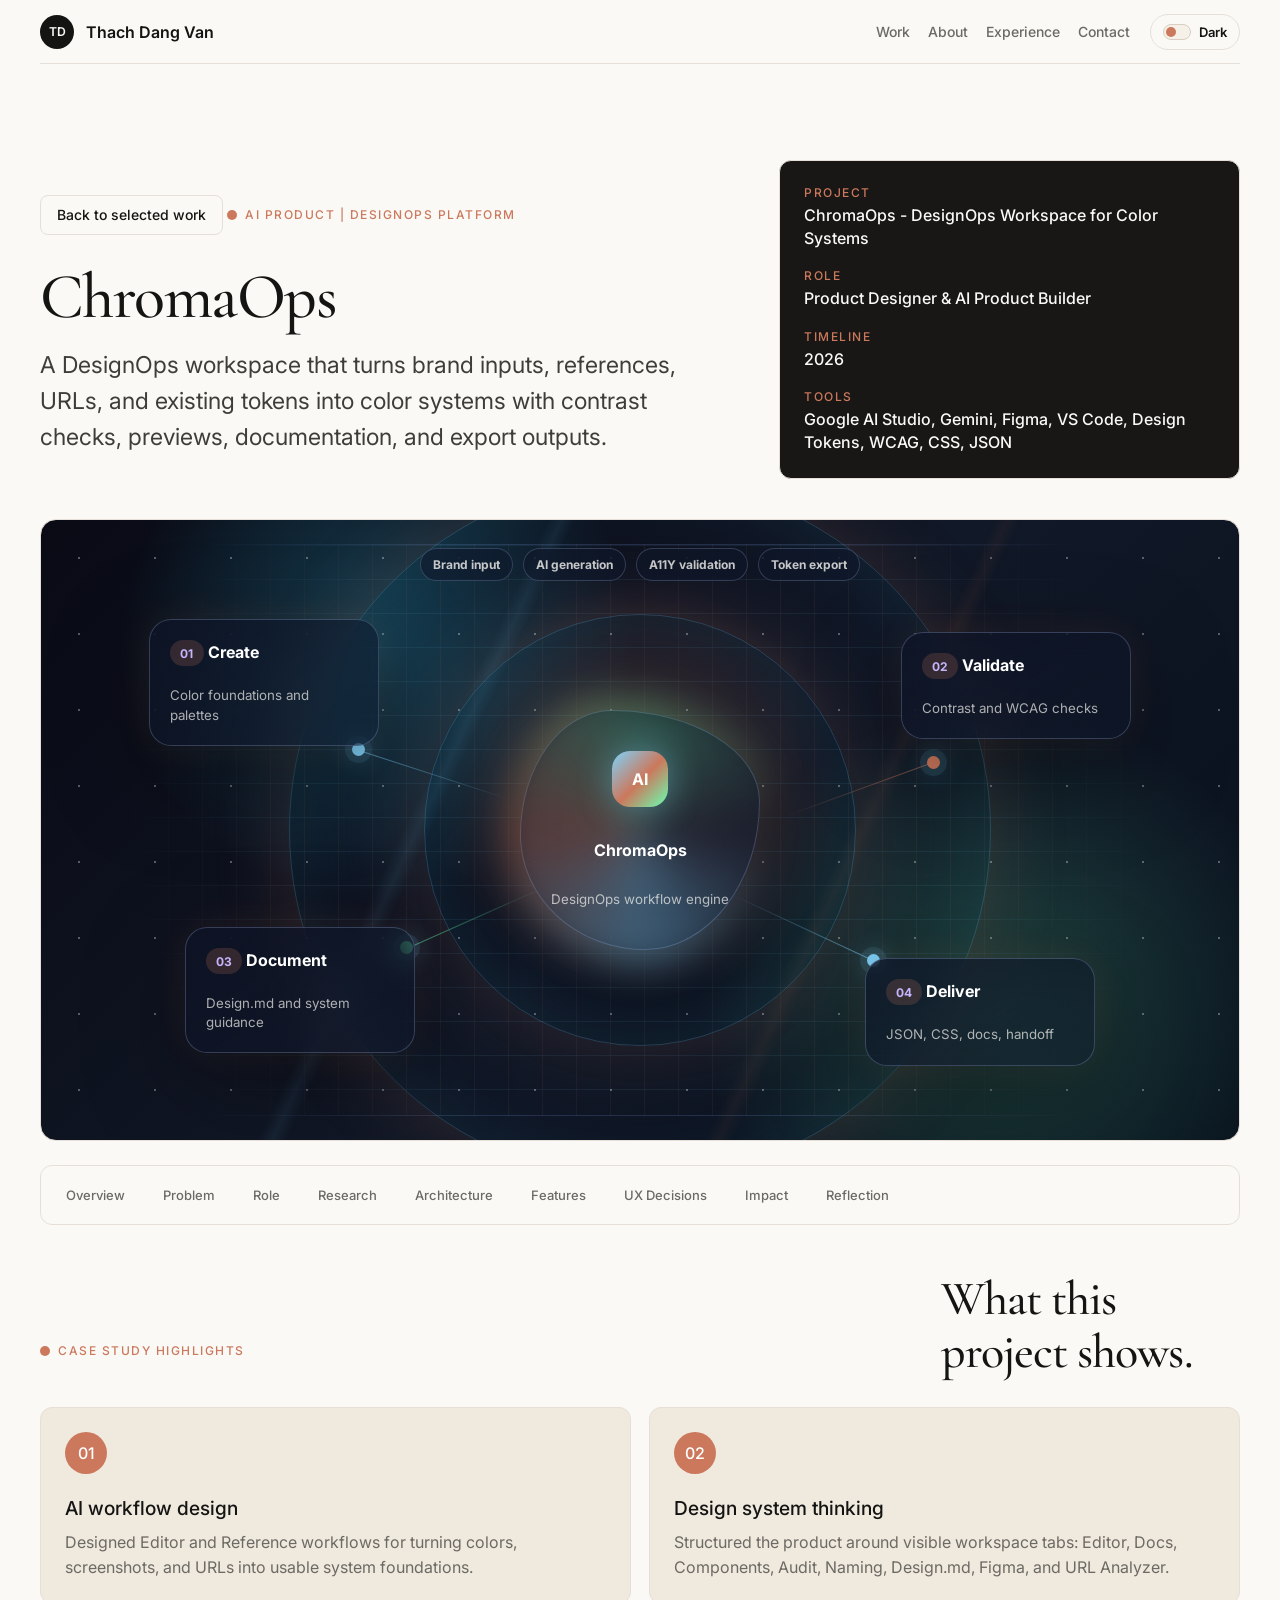
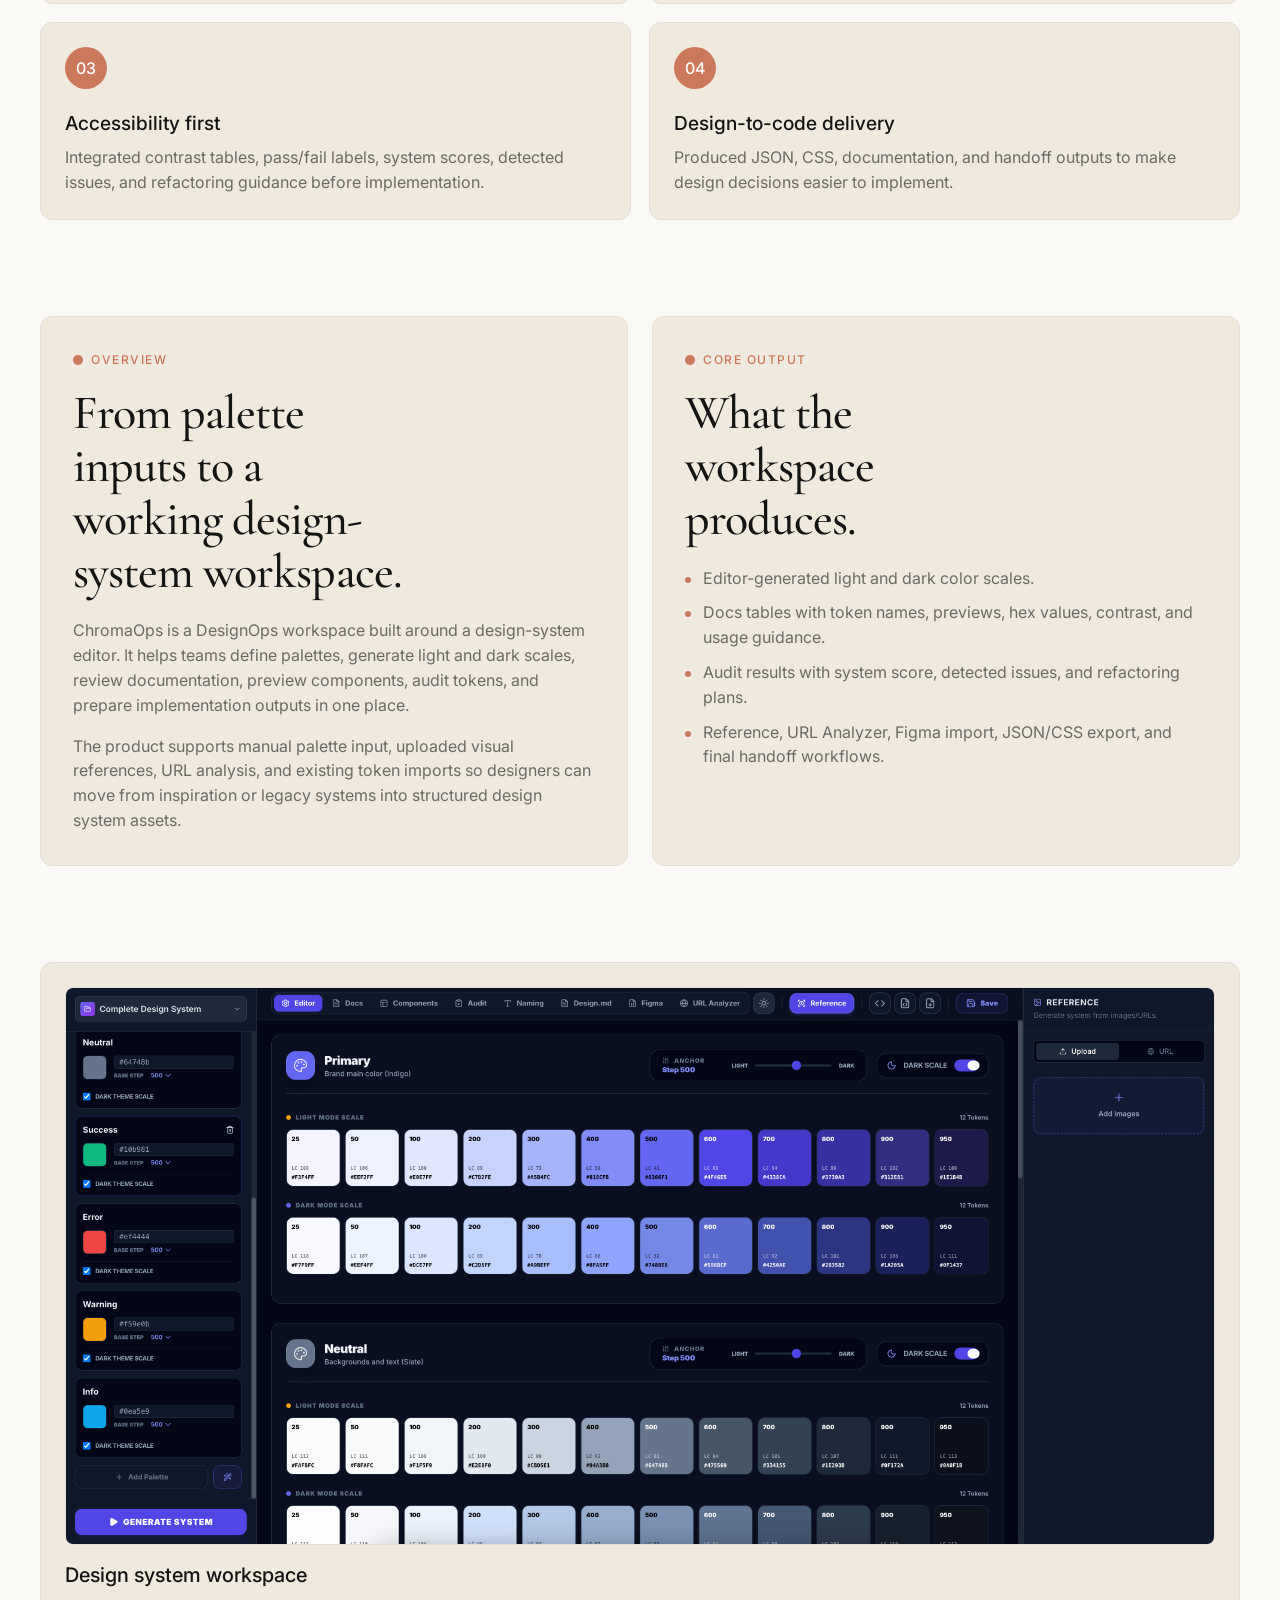
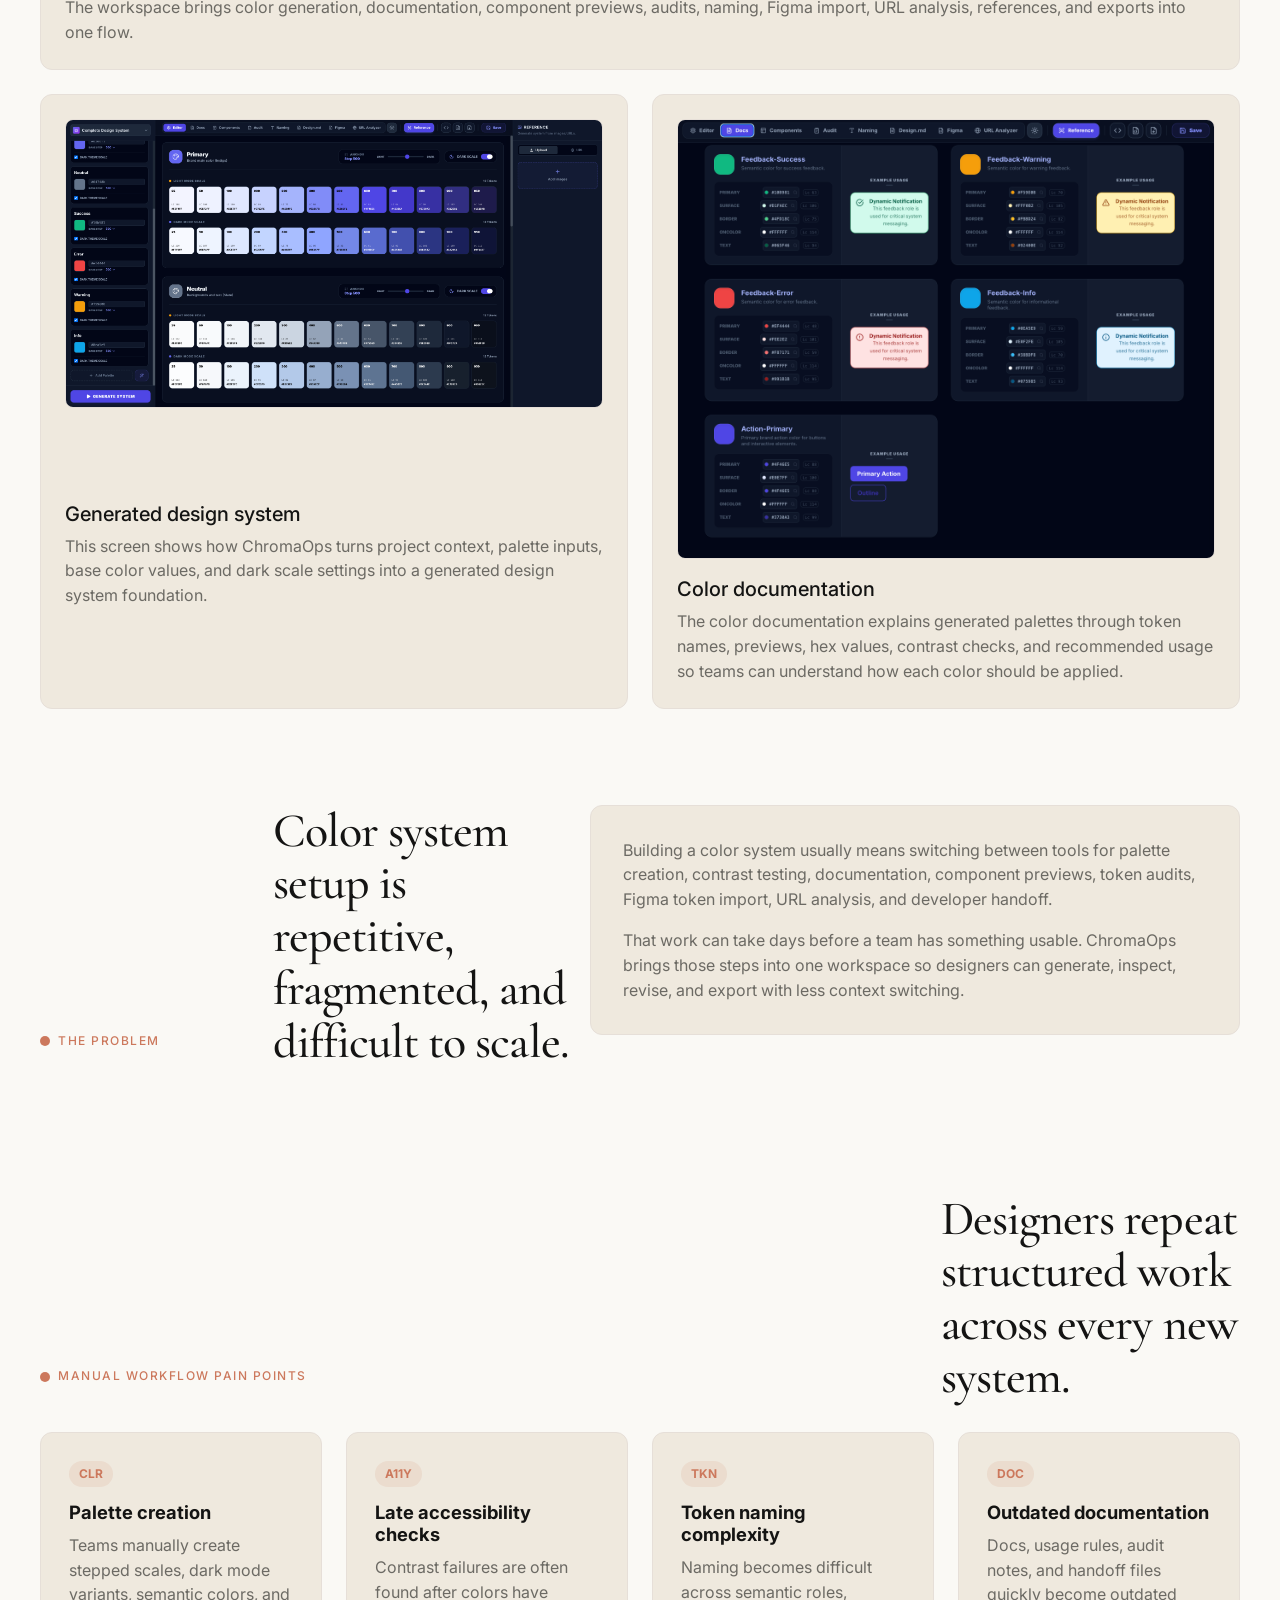
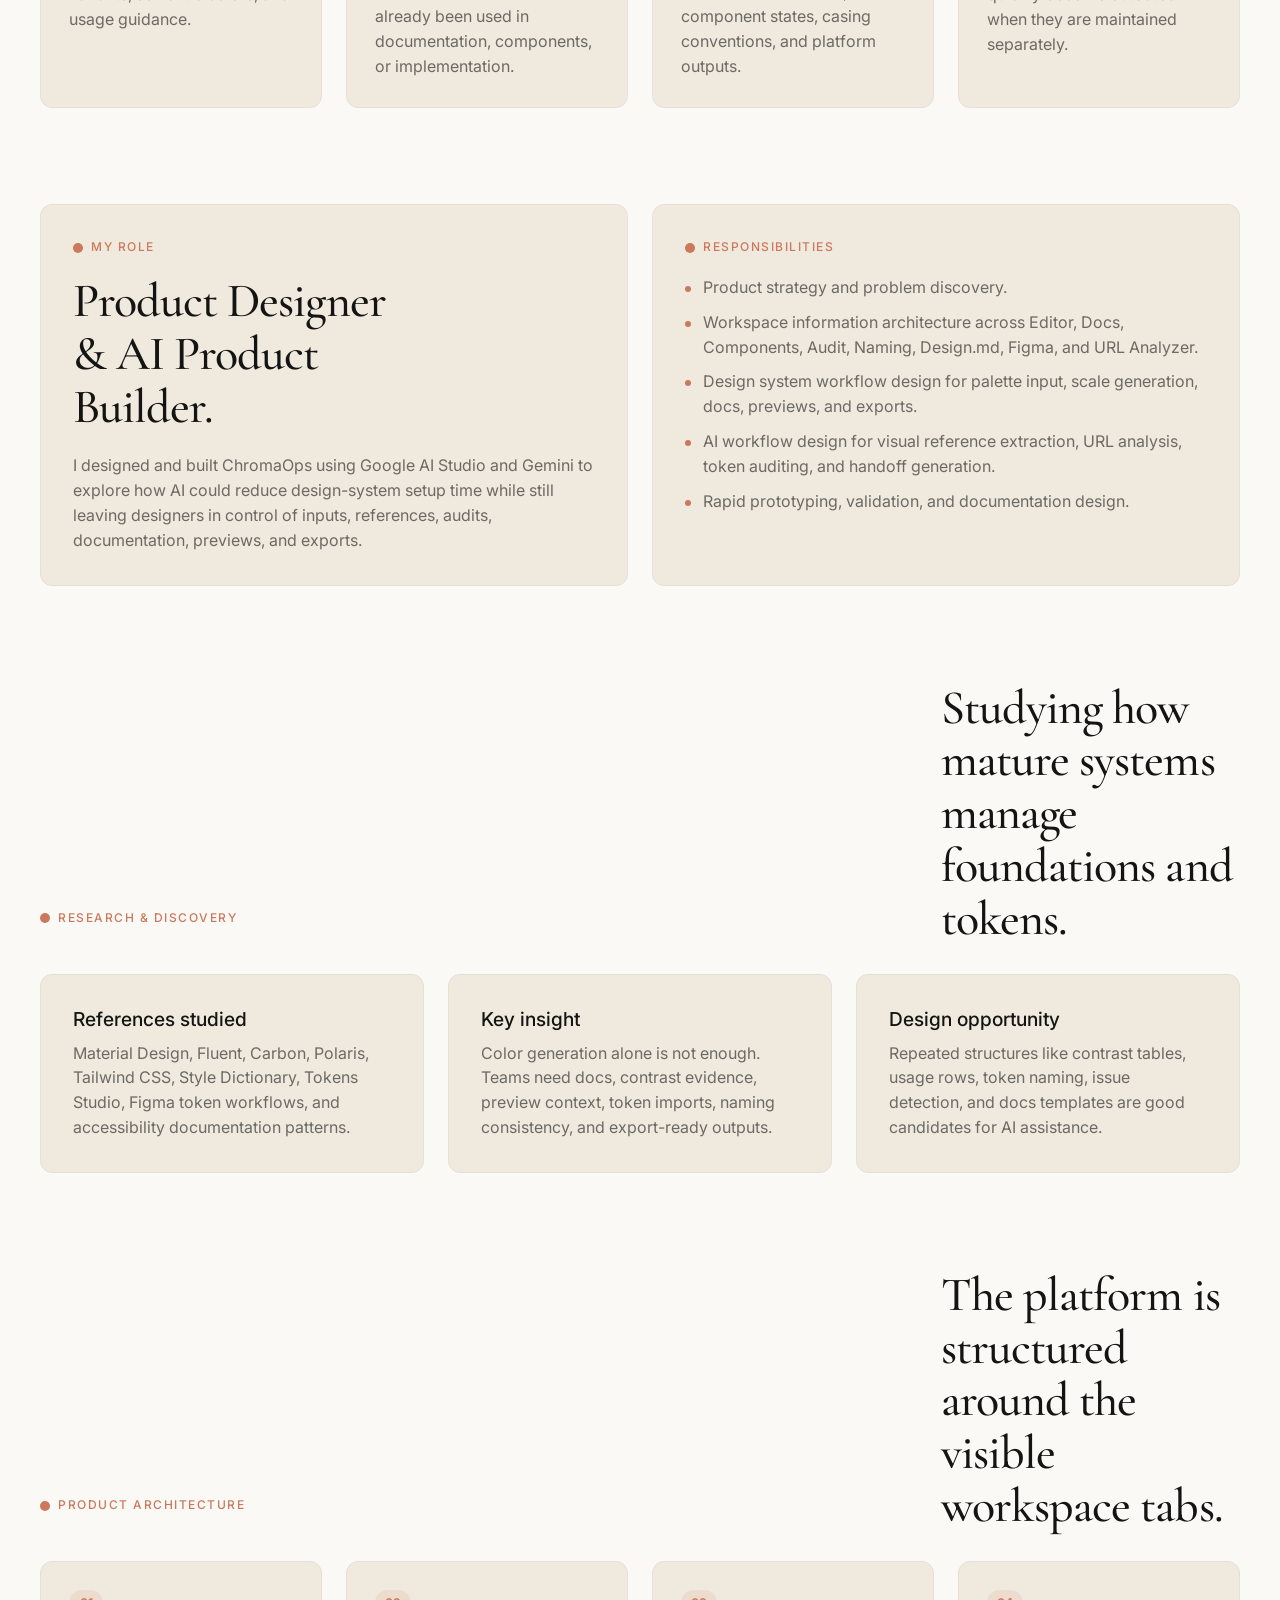
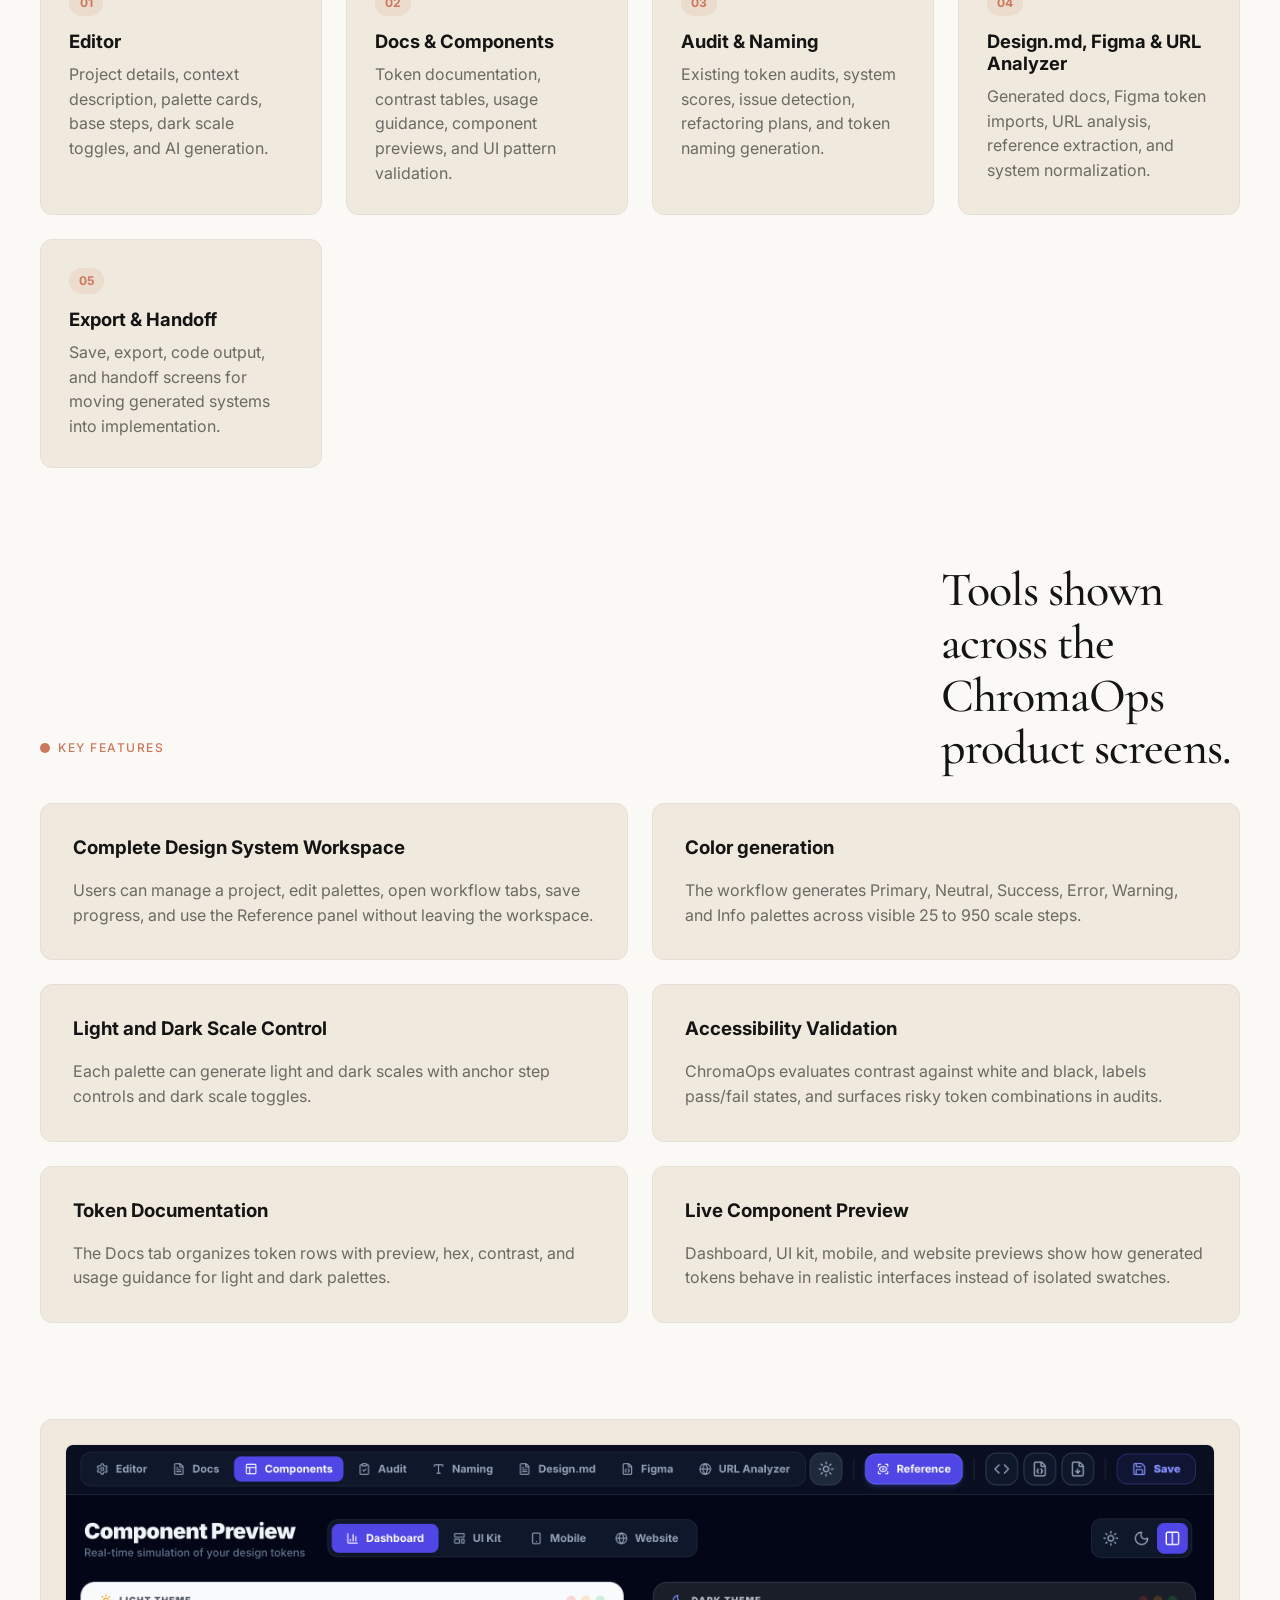
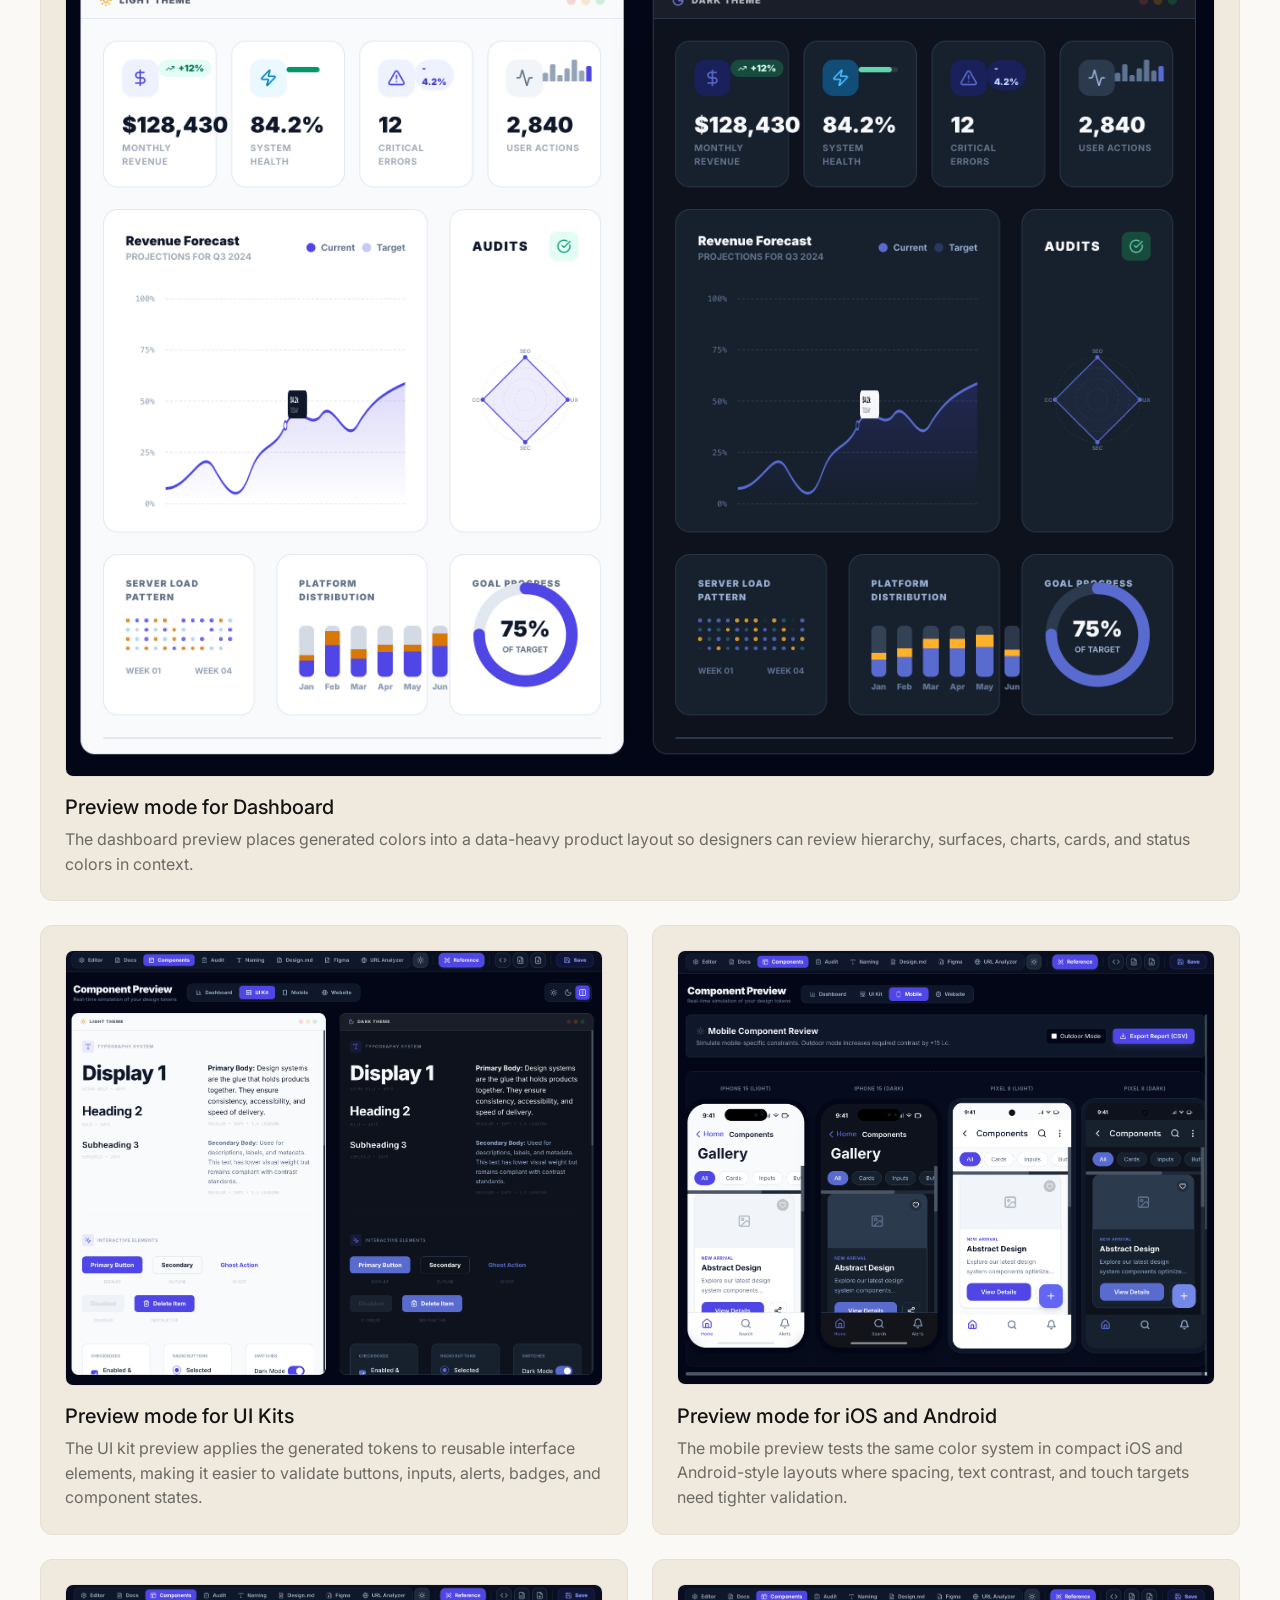
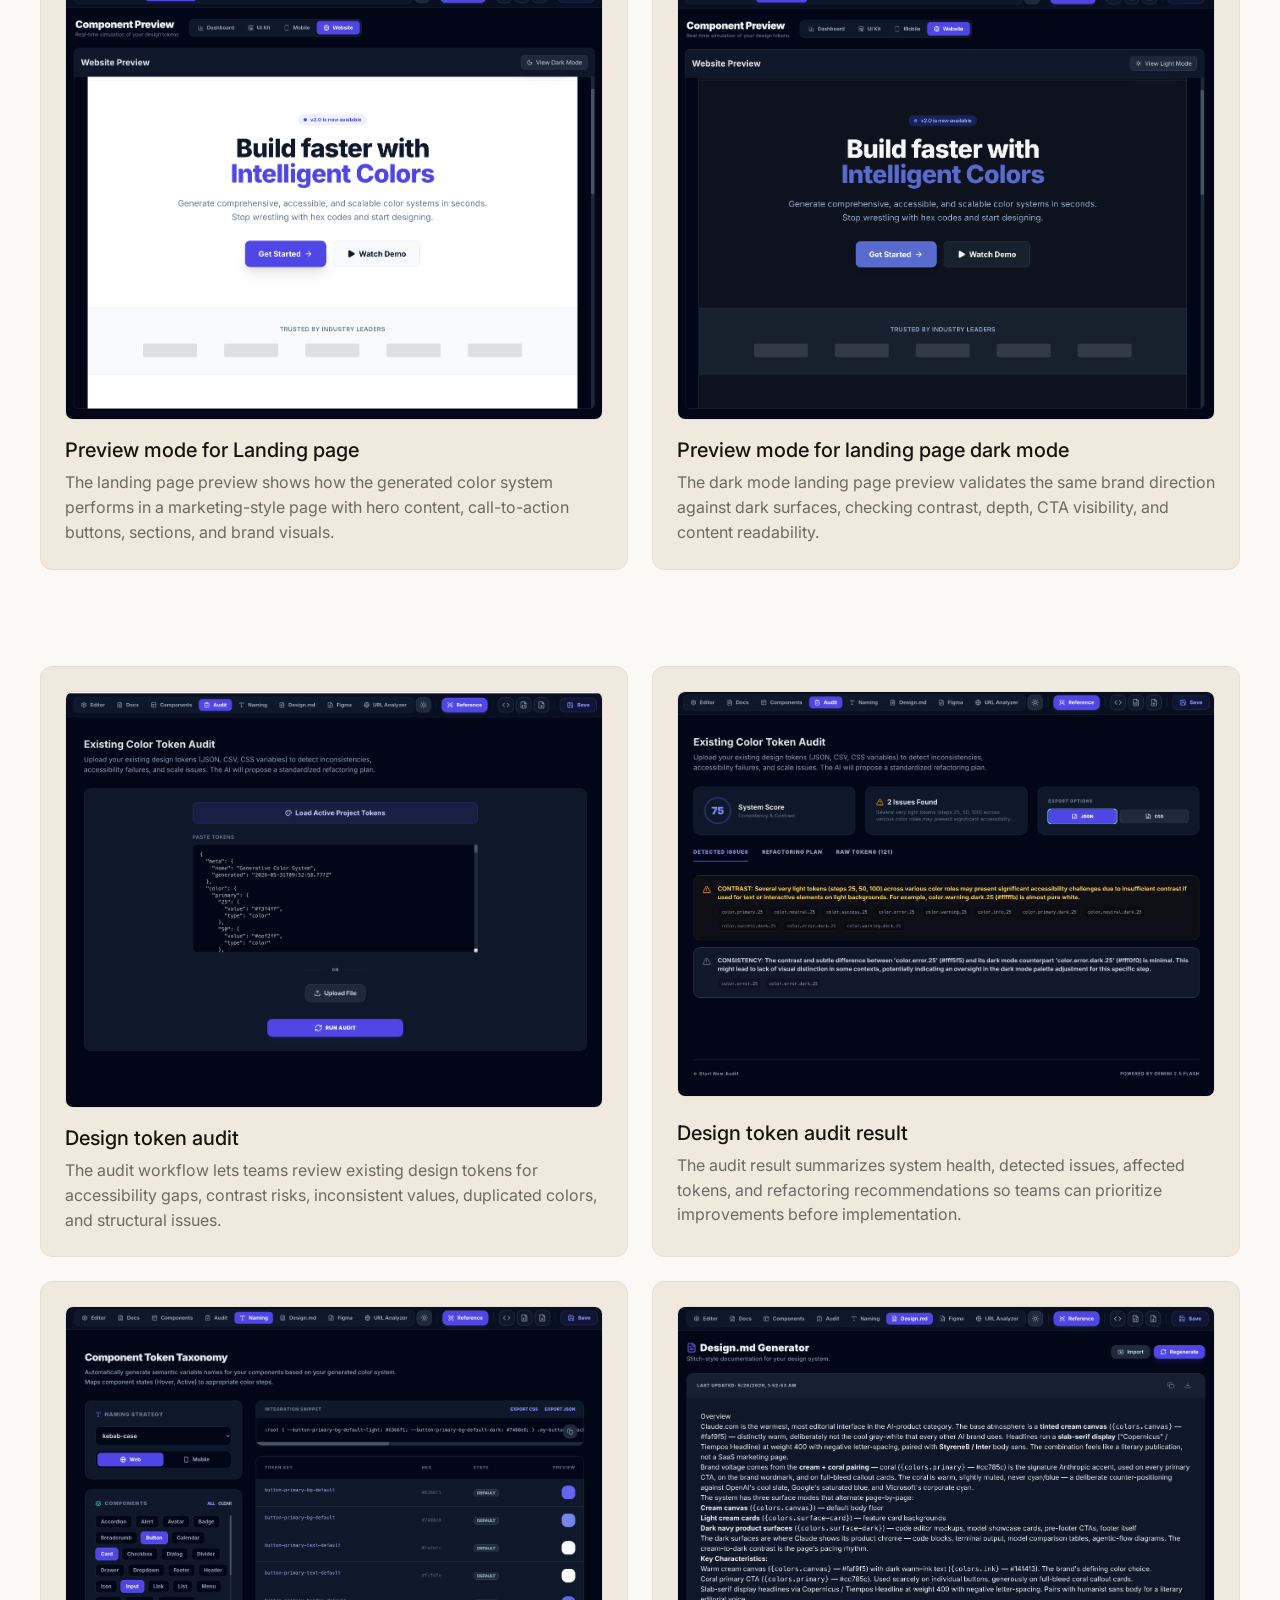
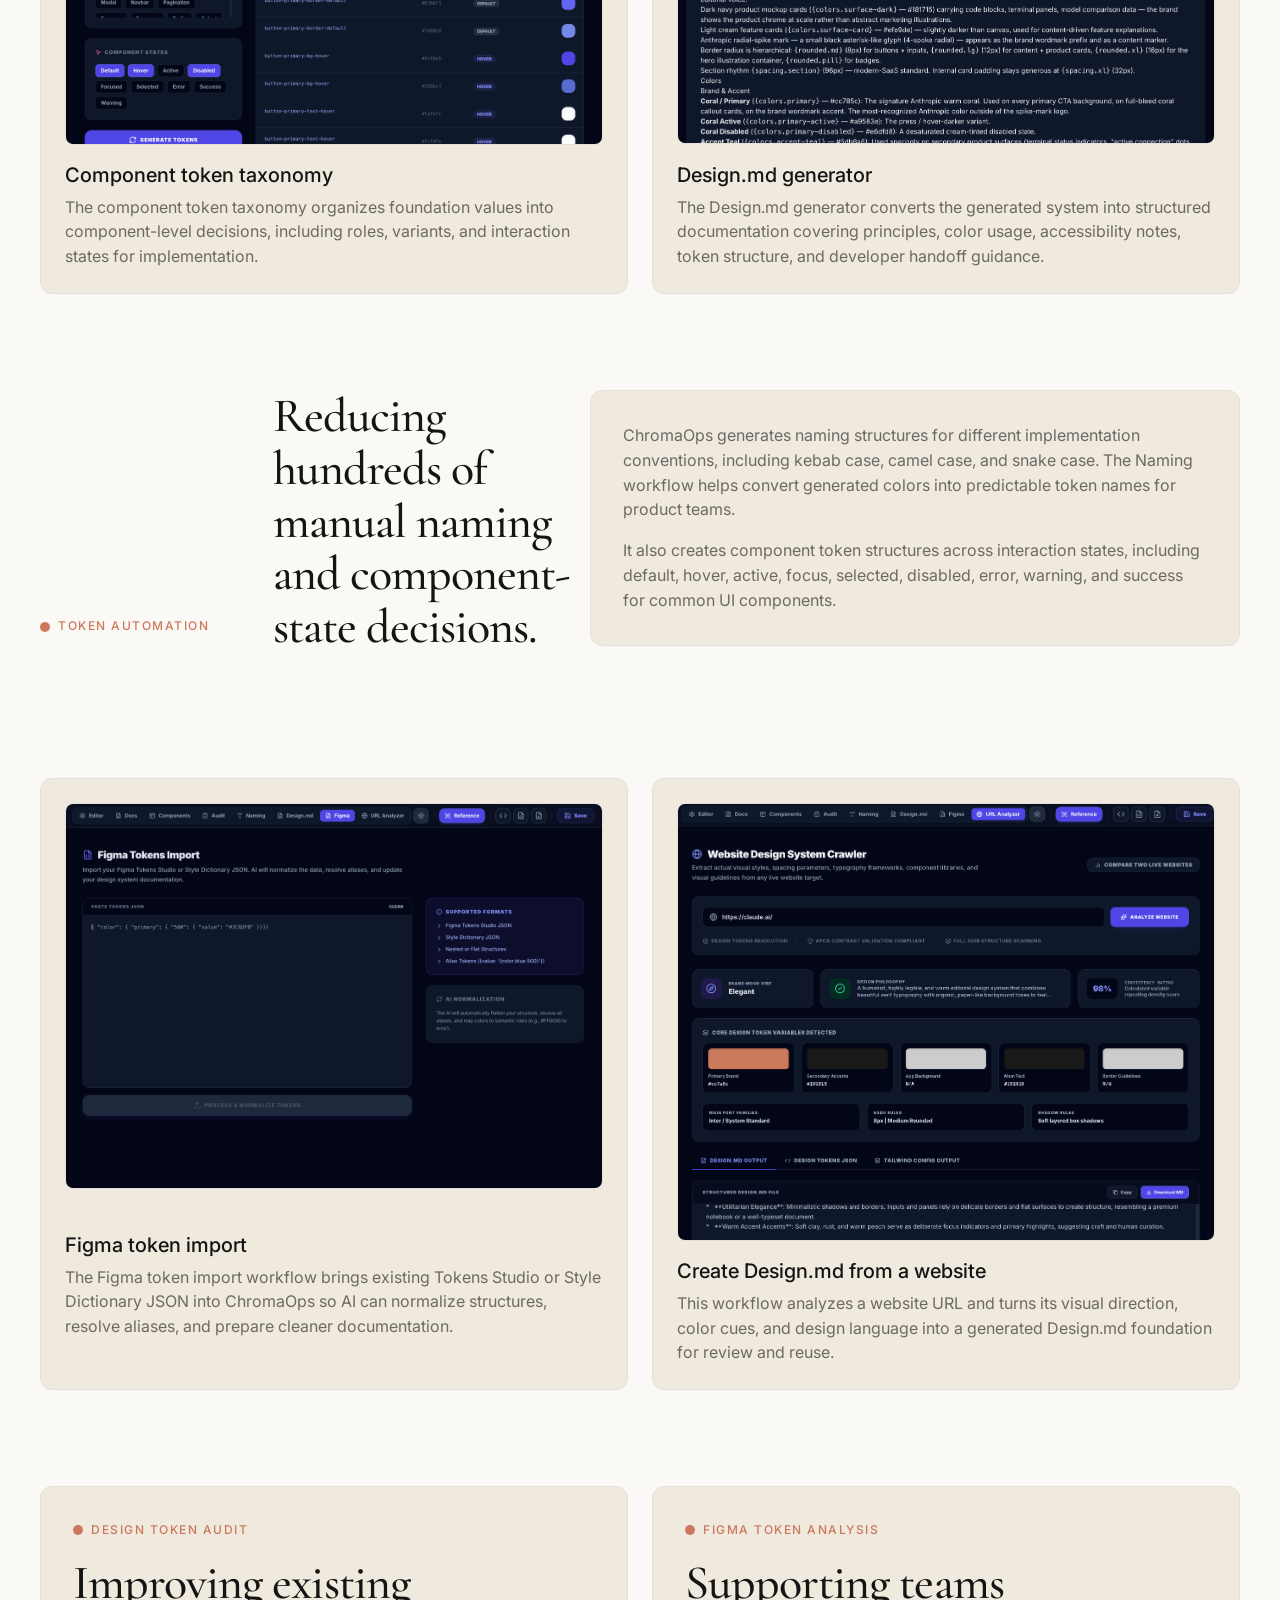
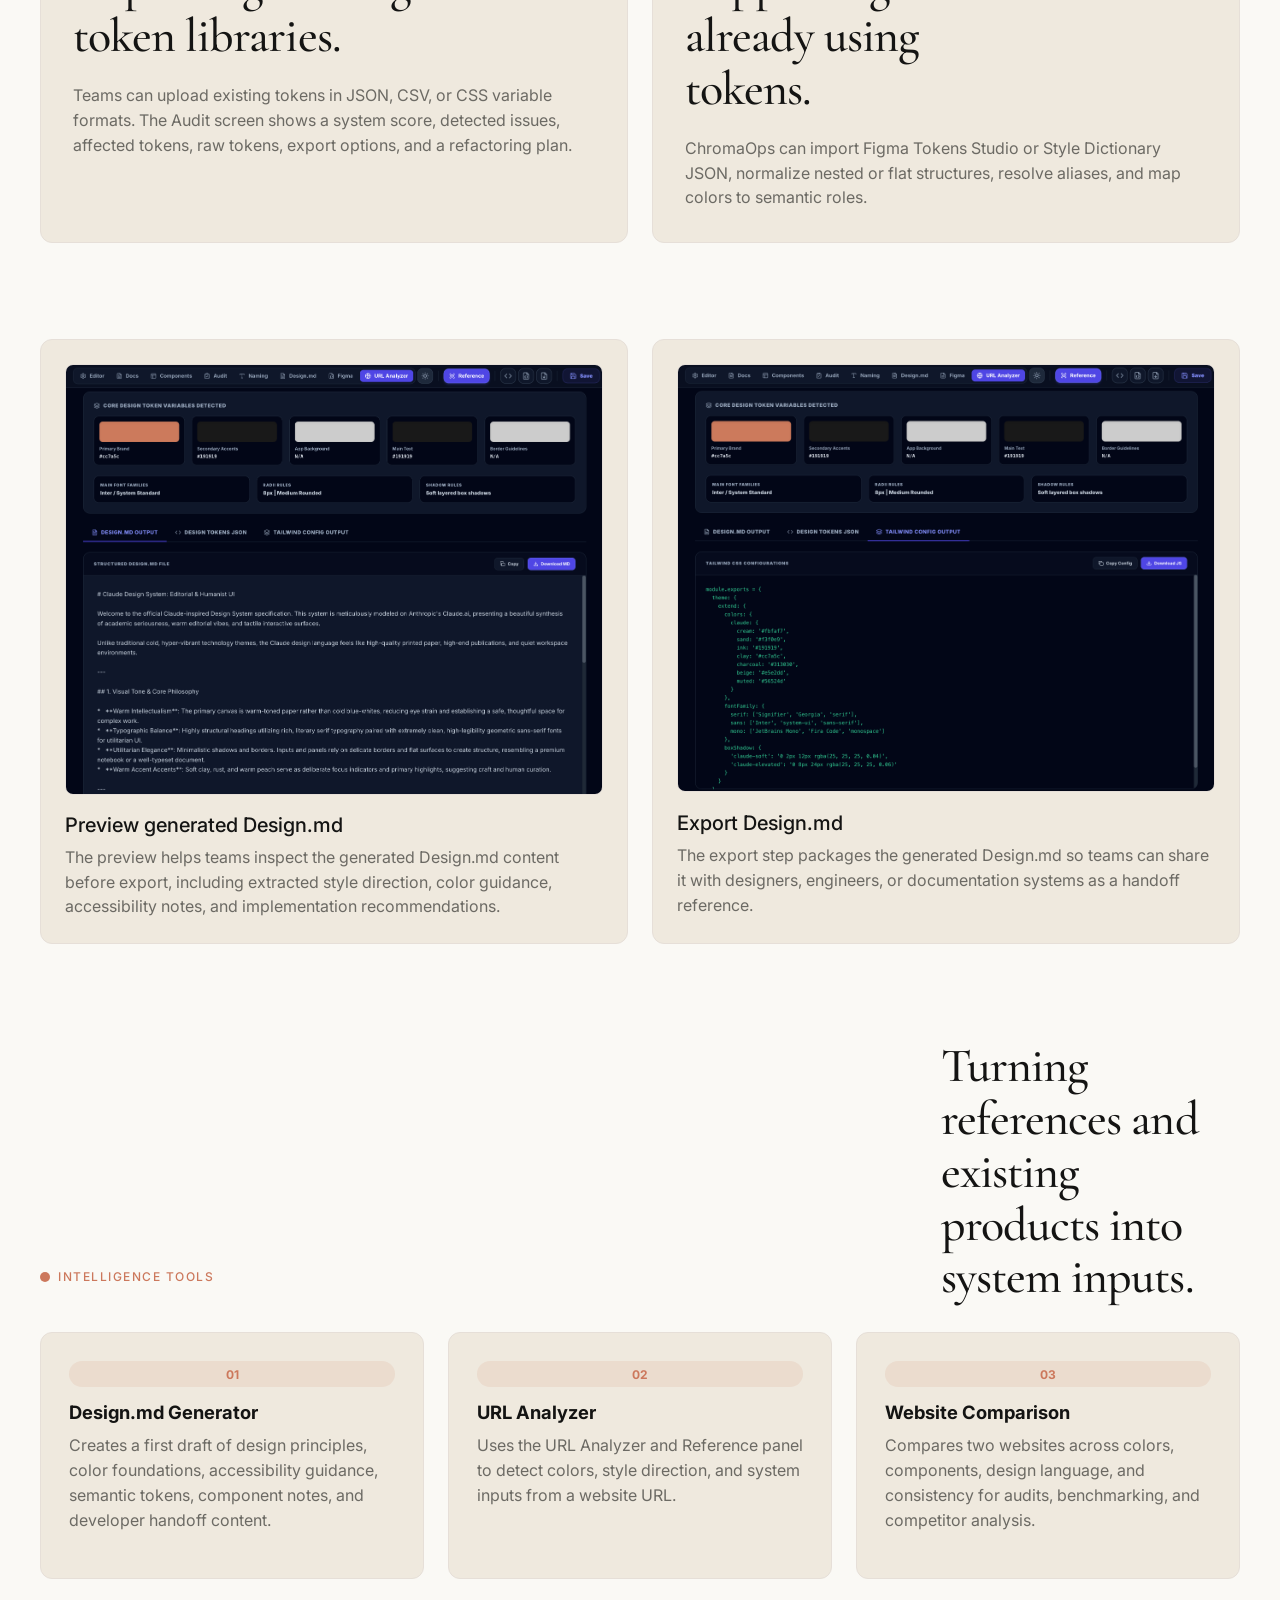
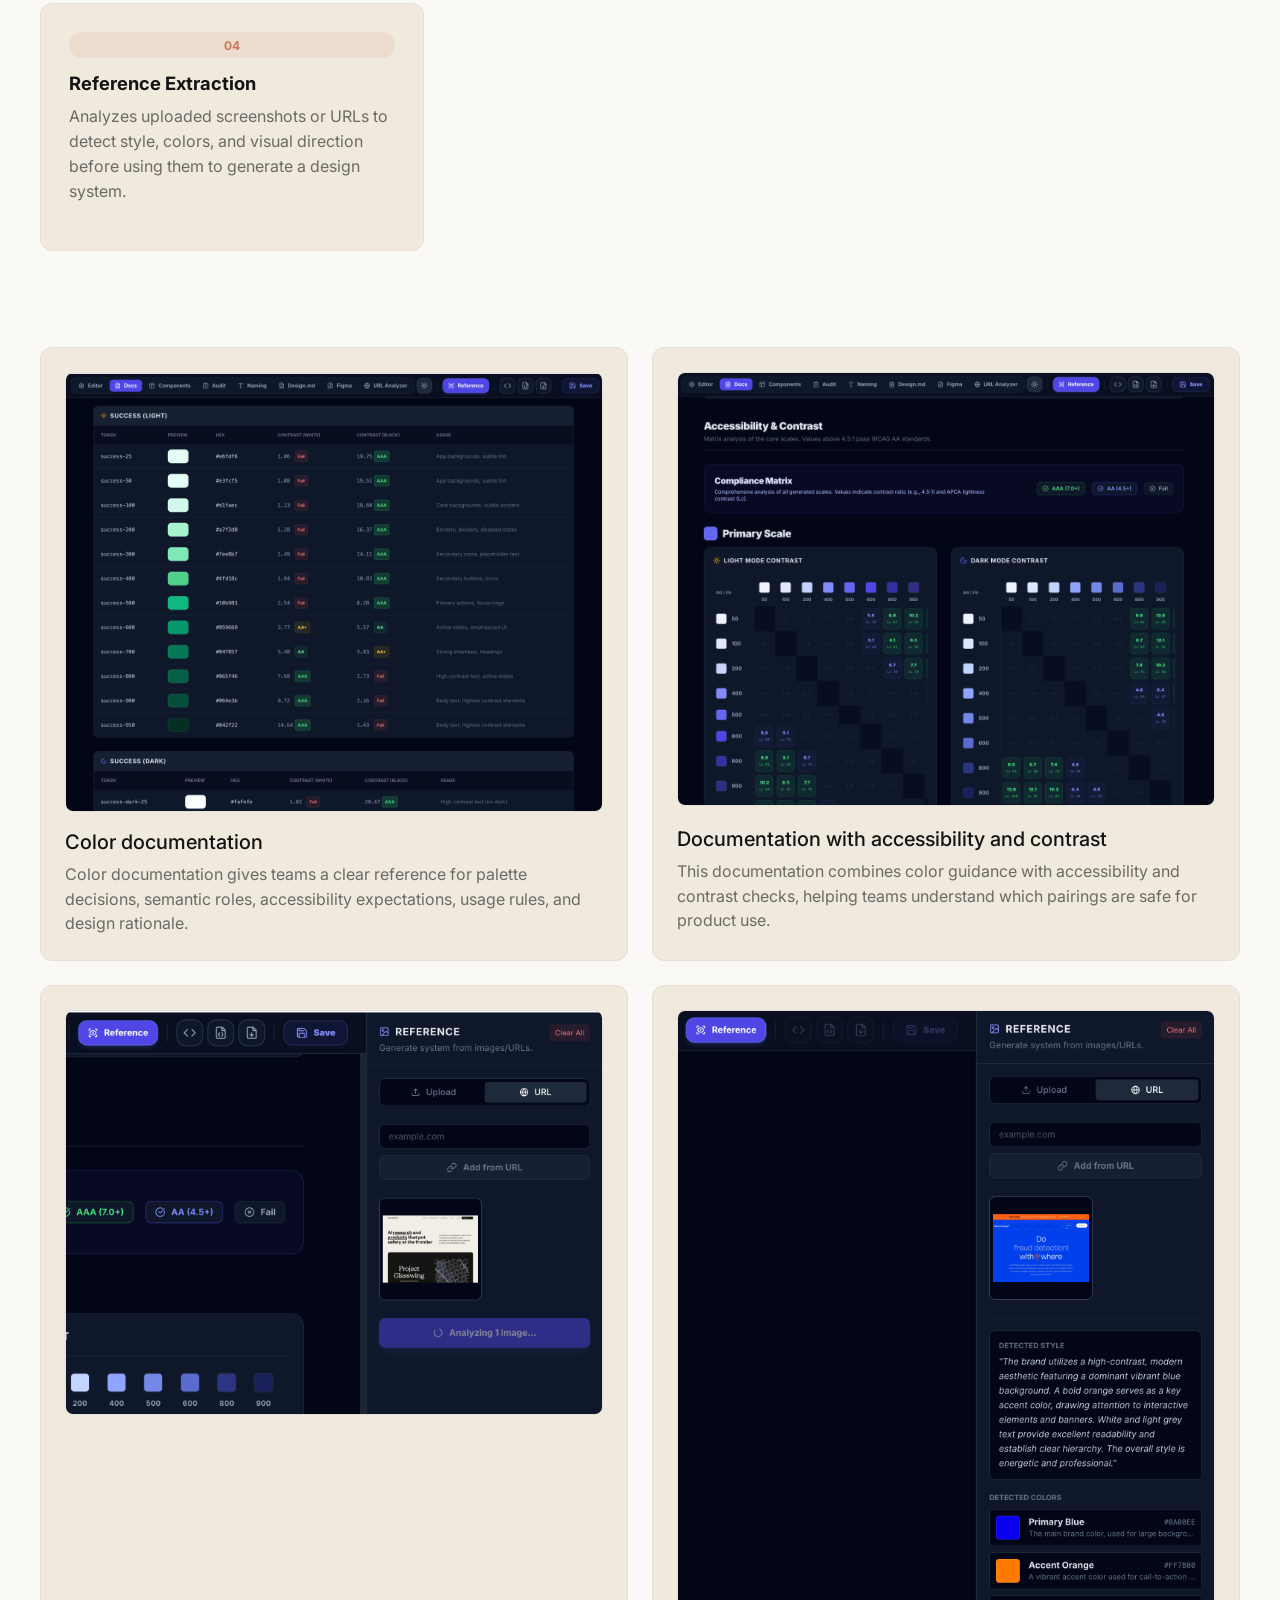
==== commit bf2314e7: "Update portfolio case study copy" ====
--- a/chromaops.html
+++ b/chromaops.html
@@ -6,7 +6,7 @@
     <title>ChromaOps Case Study | Thach Dang Van</title>
     <meta
       name="description"
-      content="ChromaOps portfolio case study by Thach Dang Van. AI-powered DesignOps platform for generating color foundations, accessibility validation, design tokens, audits, and implementation-ready documentation."
+      content="ChromaOps portfolio case study by Thach Dang Van. A DesignOps workspace for color systems, accessibility checks, design tokens, audits, and handoff documentation."
     />
     <link rel="preconnect" href="https://fonts.googleapis.com" />
     <link rel="preconnect" href="https://fonts.gstatic.com" crossorigin />
@@ -48,16 +48,15 @@
             <p class="eyebrow">AI Product | DesignOps platform</p>
             <h1>ChromaOps</h1>
             <p class="case-lead">
-              An AI-powered DesignOps workspace for generating complete color systems from brand inputs,
-              visual references, URLs, and existing tokens, then validating, documenting, previewing, and
-              exporting them for implementation.
+              A DesignOps workspace that turns brand inputs, references, URLs, and existing tokens
+              into color systems with contrast checks, previews, documentation, and export outputs.
             </p>
           </div>
           <aside class="case-summary card">
             <dl>
               <div>
                 <dt>Project</dt>
-                <dd>ChromaOps - AI-Powered DesignOps Platform for Design Systems</dd>
+                <dd>ChromaOps - DesignOps Workspace for Color Systems</dd>
               </div>
               <div>
                 <dt>Role</dt>
@@ -130,13 +129,13 @@
         <section class="section recruiter-snapshot" aria-label="ChromaOps case study highlights">
           <div class="section-heading">
             <p class="eyebrow">Case Study Highlights</p>
-            <h2>What this project shows about AI-assisted DesignOps.</h2>
+            <h2>What this project shows.</h2>
           </div>
           <div class="watchtower-chart-grid">
             <article class="watchtower-chart-card card">
               <span>01</span>
               <h3>AI workflow design</h3>
-              <p>Designed the Editor and Reference workflows that turn brand colors, screenshots, and URLs into usable system foundations.</p>
+              <p>Designed Editor and Reference workflows for turning colors, screenshots, and URLs into usable system foundations.</p>
             </article>
             <article class="watchtower-chart-card card">
               <span>02</span>
@@ -151,7 +150,7 @@
             <article class="watchtower-chart-card card">
               <span>04</span>
               <h3>Design-to-code delivery</h3>
-              <p>Produced JSON, CSS, generated documentation, and final handoff outputs to reduce friction between designers and engineers.</p>
+              <p>Produced JSON, CSS, documentation, and handoff outputs to make design decisions easier to implement.</p>
             </article>
           </div>
         </section>
@@ -159,9 +158,11 @@
         <section class="section case-section-grid" id="overview">
           <article class="case-block card">
             <p class="eyebrow">Overview</p>
-            <h2>From palette inputs and references to a complete design system workspace.</h2>
-            <p>
-              ChromaOps is an AI-powered DesignOps workspace built around a complete design system editor. It helps teams define palettes, generate light and dark scales, review documentation, preview components, audit tokens, and prepare implementation outputs in one interface.
+            <h2>From palette inputs to a working design-system workspace.</h2>
+            <p>
+              ChromaOps is a DesignOps workspace built around a design-system editor. It helps teams
+              define palettes, generate light and dark scales, review documentation, preview components,
+              audit tokens, and prepare implementation outputs in one place.
             </p>
             <p>
               The product supports manual palette input, uploaded visual references, URL analysis, and existing token imports so designers can move from inspiration or legacy systems into structured design system assets.
@@ -169,7 +170,7 @@
           </article>
           <article class="case-block card">
             <p class="eyebrow">Core Output</p>
-            <h2>Workspace outputs shown across the screenshots.</h2>
+            <h2>What the workspace produces.</h2>
             <ul class="detail-list">
               <li>Editor-generated light and dark color scales.</li>
               <li>Docs tables with token names, previews, hex values, contrast, and usage guidance.</li>
@@ -183,21 +184,21 @@
           <figure class="screen-shot screen-shot-large card">
             <img src="assets/chromaops/workspace-overview.png" alt="ChromaOps complete design system workspace overview" loading="lazy" />
             <figcaption>
-              <h3>Complete Design System workspace</h3>
-              <p>The workspace brings the full design system workflow into one place, including color generation, documentation, components, audits, naming, Design.md, Figma import, URL analysis, references, and export actions.</p>
+              <h3>Design system workspace</h3>
+              <p>The workspace brings color generation, documentation, component previews, audits, naming, Figma import, URL analysis, references, and exports into one flow.</p>
             </figcaption>
           </figure>
           <figure class="screen-shot card">
             <img src="assets/chromaops/project-setup.png" alt="ChromaOps project setup screen" loading="lazy" />
             <figcaption>
-              <h3>Design system generated by AI </h3>
+              <h3>Generated design system</h3>
               <p>This screen shows how ChromaOps turns project context, palette inputs, base color values, and dark scale settings into a generated design system foundation.</p>
             </figcaption>
           </figure>
           <figure class="screen-shot card">
             <img src="assets/chromaops/color-inputs.png" alt="ChromaOps brand color input screen" loading="lazy" />
             <figcaption>
-              <h3>Documentation related to colors </h3>
+              <h3>Color documentation</h3>
               <p>The color documentation explains generated palettes through token names, previews, hex values, contrast checks, and recommended usage so teams can understand how each color should be applied.</p>
             </figcaption>
           </figure>
@@ -210,10 +211,13 @@
           </div>
           <div class="card case-block">
             <p>
-              Building a professional color system usually requires separate tools for palette creation, contrast testing, documentation, component previews, token auditing, Figma token import, URL analysis, and developer handoff.
-            </p>
-            <p>
-              These activities can consume days or weeks before a design system can be adopted by a product team. ChromaOps brings those steps into one workspace so designers can generate, inspect, revise, and export with less context switching.
+              Building a color system usually means switching between tools for palette creation,
+              contrast testing, documentation, component previews, token audits, Figma token import,
+              URL analysis, and developer handoff.
+            </p>
+            <p>
+              That work can take days before a team has something usable. ChromaOps brings those steps
+              into one workspace so designers can generate, inspect, revise, and export with less context switching.
             </p>
           </div>
         </section>
@@ -252,7 +256,9 @@
             <p class="eyebrow">My Role</p>
             <h2>Product Designer & AI Product Builder.</h2>
             <p>
-              I designed and built ChromaOps using Google AI Studio and Gemini to explore how AI can reduce design system setup time while keeping designers in control of palette inputs, references, audits, docs, previews, and exports.
+              I designed and built ChromaOps using Google AI Studio and Gemini to explore how AI could
+              reduce design-system setup time while still leaving designers in control of inputs,
+              references, audits, documentation, previews, and exports.
             </p>
           </article>
           <article class="case-block card">
@@ -283,7 +289,7 @@
             </article>
             <article class="card case-card">
               <h3>Design opportunity</h3>
-              <p>The repeated structures visible in the product, such as contrast tables, usage rows, token naming, issue detection, and docs templates, are well suited to AI assistance.</p>
+              <p>Repeated structures like contrast tables, usage rows, token naming, issue detection, and docs templates are good candidates for AI assistance.</p>
             </article>
           </div>
         </section>
@@ -333,8 +339,8 @@
               <p>Users can manage a project, edit palettes, open workflow tabs, save progress, and use the Reference panel without leaving the workspace.</p>
             </article>
             <article class="case-block card">
-              <h3>AI Color Generation</h3>
-              <p>AI generates Primary, Neutral, Success, Error, Warning, and Info palettes across visible 25 to 950 scale steps.</p>
+              <h3>Color generation</h3>
+              <p>The workflow generates Primary, Neutral, Success, Error, Warning, and Info palettes across visible 25 to 950 scale steps.</p>
             </article>
             <article class="case-block card">
               <h3>Light and Dark Scale Control</h3>
@@ -373,7 +379,7 @@
           <figure class="screen-shot card">
             <img src="assets/chromaops/dark-mode-palette.png" alt="ChromaOps dark mode palette screen" loading="lazy" />
             <figcaption>
-              <h3>Preview mode for Mobile IOS, Android </h3>
+              <h3>Preview mode for iOS and Android</h3>
               <p>The mobile preview tests the same color system in compact iOS and Android-style layouts where spacing, text contrast, and touch targets need tighter validation.</p>
             </figcaption>
           </figure>
@@ -387,7 +393,7 @@
           <figure class="screen-shot card">
             <img src="assets/chromaops/semantic-tokens.png" alt="ChromaOps semantic token mapping screen" loading="lazy" />
             <figcaption>
-              <h3>Preview mode for Landing page Dark mode</h3>
+              <h3>Preview mode for landing page dark mode</h3>
               <p>The dark mode landing page preview validates the same brand direction against dark surfaces, checking contrast, depth, CTA visibility, and content readability.</p>
             </figcaption>
           </figure>
@@ -397,14 +403,14 @@
           <figure class="screen-shot card">
             <img src="assets/chromaops/component-preview-dashboard.png" alt="ChromaOps dashboard preview screen" loading="lazy" />
             <figcaption>
-              <h3>Audit design token </h3>
+              <h3>Design token audit</h3>
               <p>The audit workflow lets teams review existing design tokens for accessibility gaps, contrast risks, inconsistent values, duplicated colors, and structural issues.</p>
             </figcaption>
           </figure>
           <figure class="screen-shot card">
             <img src="assets/chromaops/component-preview-ui-kit.png" alt="ChromaOps UI kit preview screen" loading="lazy" />
             <figcaption>
-              <h3>Audit design token result </h3>
+              <h3>Design token audit result</h3>
               <p>The audit result summarizes system health, detected issues, affected tokens, and refactoring recommendations so teams can prioritize improvements before implementation.</p>
             </figcaption>
           </figure>
@@ -412,7 +418,7 @@
             <img src="assets/chromaops/mobile-preview.png" alt="ChromaOps mobile preview screen" loading="lazy" />
             <figcaption>
               <h3>Component token taxonomy</h3>
-              <p>The component token taxonomy organizes foundation values into component-level decisions, including roles, variants, and interaction states for scalable UI implementation.</p>
+              <p>The component token taxonomy organizes foundation values into component-level decisions, including roles, variants, and interaction states for implementation.</p>
             </figcaption>
           </figure>
           <figure class="screen-shot card">
@@ -450,7 +456,7 @@
           <figure class="screen-shot card">
             <img src="assets/chromaops/component-token-generator.png" alt="ChromaOps component token generator screen" loading="lazy" />
             <figcaption>
-              <h3>Create design.md from any website </h3>
+              <h3>Create Design.md from a website</h3>
               <p>This workflow analyzes a website URL and turns its visual direction, color cues, and design language into a generated Design.md foundation for review and reuse.</p>
             </figcaption>
           </figure>
@@ -477,15 +483,15 @@
           <figure class="screen-shot card">
             <img src="assets/chromaops/token-audit.png" alt="ChromaOps design token audit screen" loading="lazy" />
             <figcaption>
-              <h3>Preview design md from any website </h3>
+              <h3>Preview generated Design.md</h3>
               <p>The preview helps teams inspect the generated Design.md content before export, including extracted style direction, color guidance, accessibility notes, and implementation recommendations.</p>
             </figcaption>
           </figure>
           <figure class="screen-shot card">
             <img src="assets/chromaops/figma-token-analysis.png" alt="ChromaOps Figma tokens import screen" loading="lazy" />
             <figcaption>
-              <h3>Export design md </h3>
-              <p>The export step packages the generated Design.md so teams can share it with designers, engineers, or documentation systems as an implementation-ready reference.</p>
+              <h3>Export Design.md</h3>
+              <p>The export step packages the generated Design.md so teams can share it with designers, engineers, or documentation systems as a handoff reference.</p>
             </figcaption>
           </figure>
         </section>
@@ -499,7 +505,7 @@
             <article class="card ds-principle-card">
               <span>01</span>
               <h3>Design.md Generator</h3>
-              <p>Automatically creates design principles, color foundations, accessibility guidance, semantic token definitions, component guidelines, and developer handoff notes.</p>
+              <p>Creates a first draft of design principles, color foundations, accessibility guidance, semantic tokens, component notes, and developer handoff content.</p>
             </article>
             <article class="card ds-principle-card">
               <span>02</span>
@@ -523,14 +529,14 @@
           <figure class="screen-shot card">
             <img src="assets/chromaops/design-md-generator.png" alt="ChromaOps Design.md generator screen" loading="lazy" />
             <figcaption>
-              <h3>Color documentation </h3>
+              <h3>Color documentation</h3>
               <p>Color documentation gives teams a clear reference for palette decisions, semantic roles, accessibility expectations, usage rules, and design rationale.</p>
             </figcaption>
           </figure>
           <figure class="screen-shot card">
             <img src="assets/chromaops/documentation-output.png" alt="ChromaOps documentation output screen" loading="lazy" />
             <figcaption>
-              <h3>Documentation with Accessibility and contract </h3>
+              <h3>Documentation with accessibility and contrast</h3>
               <p>This documentation combines color guidance with accessibility and contrast checks, helping teams understand which pairings are safe for product use.</p>
             </figcaption>
           </figure>
@@ -563,11 +569,11 @@
             </article>
             <article class="card case-card">
               <h3>Accessibility first</h3>
-              <p>Accessibility is integrated into generation rather than treated as a final validation step.</p>
+              <p>Contrast checks are part of the workflow instead of a separate final check.</p>
             </article>
             <article class="card case-card">
               <h3>Design-to-code workflow</h3>
-              <p>Every output was designed to reduce friction between design decisions and engineering implementation.</p>
+              <p>Every output was designed to make design decisions easier for engineers to read and implement.</p>
             </article>
             <article class="card case-card">
               <h3>Flexible exports</h3>
@@ -586,7 +592,8 @@
               If AI generated everything automatically, designers would lose flexibility. If users had to configure every token manually, the product would fail to save time.
             </p>
             <p>
-              The final workflow combined AI generation, manual palette editing, reference extraction, contrast validation, live previews, audits, Figma import, and flexible exports so the experience remained both powerful and controllable.
+              The final workflow combined generation, manual editing, reference extraction, contrast
+              checks, previews, audits, Figma import, and exports so designers could stay in control.
             </p>
           </div>
         </section>
@@ -594,7 +601,7 @@
         <section class="section" id="impact">
           <div class="section-heading">
             <p class="eyebrow">Outcome & Impact</p>
-            <h2>Design System setup accelerated from weeks to minutes.</h2>
+            <h2>A faster way to create and review design-system foundations.</h2>
           </div>
           <div class="ds-impact-grid">
             <article class="metric-card card">
@@ -625,8 +632,8 @@
               <ul class="detail-list">
                 <li>Automated documentation.</li>
                 <li>Better designer-developer collaboration.</li>
-                <li>Scalable DesignOps workflows.</li>
-                <li>More time for strategic design decisions.</li>
+              <li>More repeatable DesignOps workflows.</li>
+              <li>More time for review and decision-making.</li>
               </ul>
             </article>
           </div>
@@ -658,7 +665,8 @@
               ChromaOps started as a simple experiment around AI-generated color systems. As the project evolved, it became clear that the bigger opportunity was not color generation itself, but the entire DesignOps workflow surrounding Design Systems.
             </p>
             <p>
-              This project reinforced my belief that AI should help designers spend less time on repetitive production work and more time solving user problems, improving product experiences, and making strategic decisions.
+              This project reinforced a practical view of AI in design: it is useful when it removes
+              repetitive production work and gives designers more time to review, question, and decide.
             </p>
           </div>
         </section>
@@ -670,14 +678,14 @@
           </div>
           <div class="work-category-heading">
             <h3>Product Design</h3>
-            <p>Enterprise UX case studies shaped around clarity, scale, and business impact.</p>
+            <p>Enterprise projects with real product, compliance, and delivery constraints.</p>
           </div>
           <div class="card-grid work-grid">
             <article class="card project-card">
               <a href="watchtower.html" aria-label="Open Watchtower case study">
                 <div class="project-meta">GeoComply</div>
                 <h3>Watchtower executive fraud analytics</h3>
-                <p>See how I designed an executive dashboard that translated complex fraud data into strategic business insight.</p>
+                <p>See how I designed an executive dashboard for fraud trends, risk visibility, and customer conversations.</p>
                 <span class="card-link">View case study</span>
               </a>
             </article>
@@ -693,7 +701,7 @@
               <a href="ux-rocket.html" aria-label="Open UX Rocket case study">
                 <div class="project-meta">AI Product</div>
                 <h3>UX Rocket</h3>
-                <p>Explore an AI-powered UX intelligence platform for session replay analysis and automated UX reporting.</p>
+                <p>Explore a UX analysis workflow for session replay review and automated reporting.</p>
                 <span class="card-link">View case study</span>
               </a>
             </article>
@@ -703,7 +711,7 @@
         <section class="section contact-section" id="contact">
           <div class="contact-card card">
             <p class="eyebrow">Contact</p>
-            <h2>Let’s build products that are simple to use and hard to outgrow.</h2>
+            <h2>Looking for a Senior Product Designer for complex product work?</h2>
             <p>
               Location: Di An Ward, Ho Chi Minh City. Open to Senior Product Design, UX Design, and design system opportunities.
             </p>
--- a/styles.css
+++ b/styles.css
@@ -175,6 +175,7 @@
   display: inline-flex;
   align-items: center;
   gap: 18px;
+  margin-left: auto;
   color: var(--muted);
   font-size: 14px;
   font-weight: 500;
@@ -3055,6 +3056,7 @@
   .site-nav {
     flex-wrap: wrap;
     gap: 12px 16px;
+    margin-left: 0;
   }
 
   h1 {
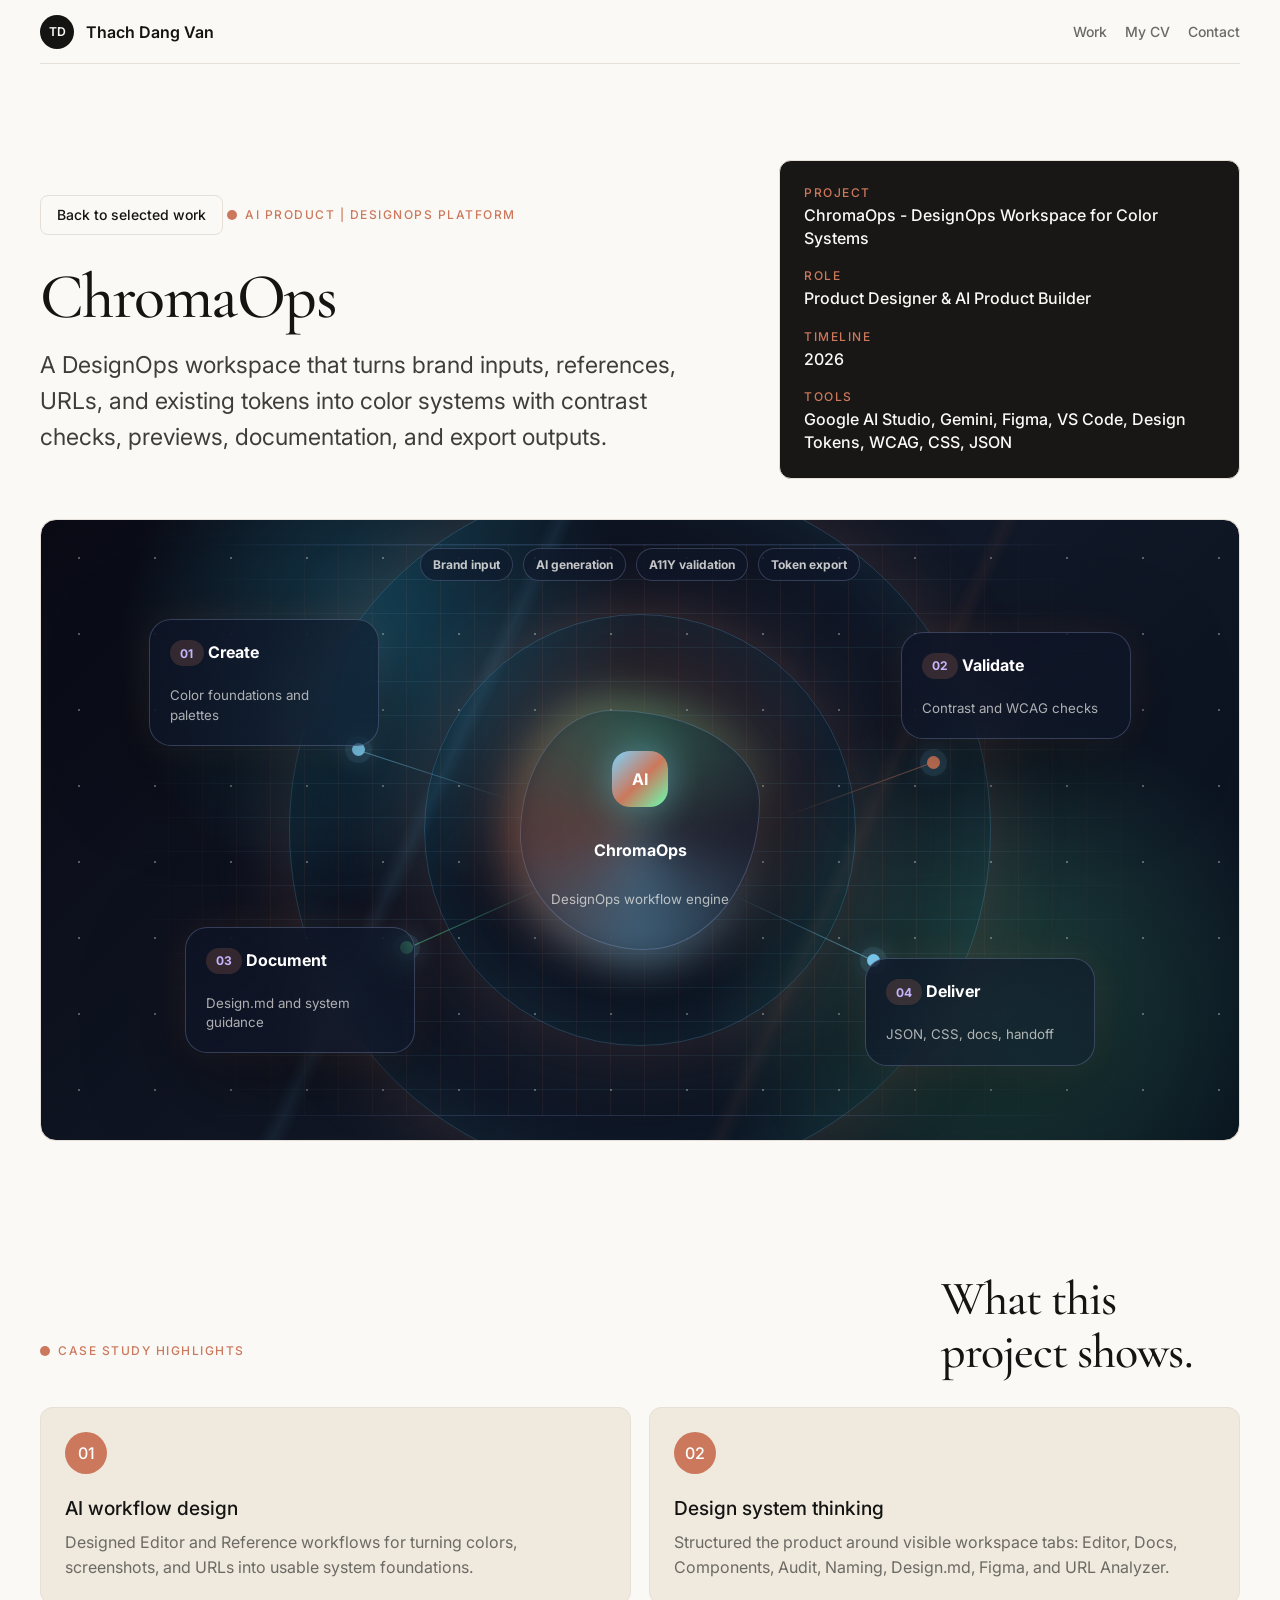
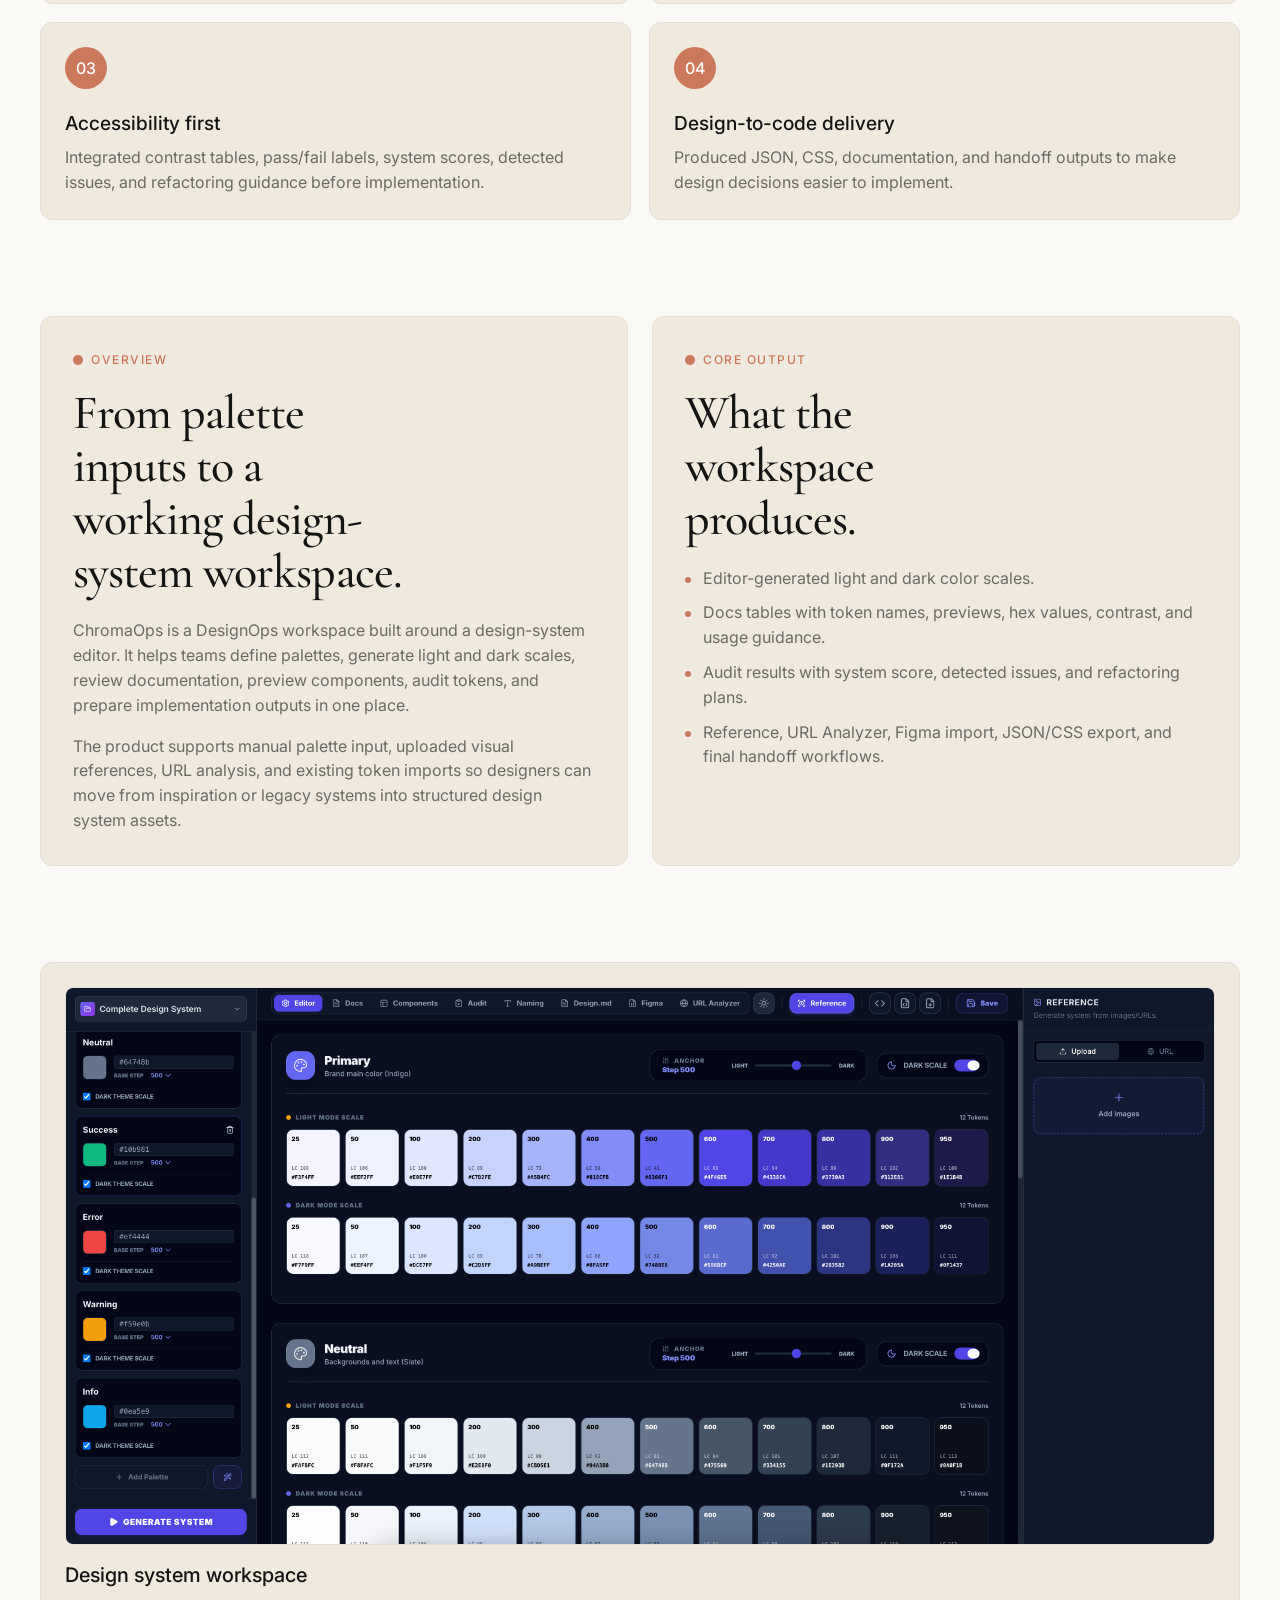
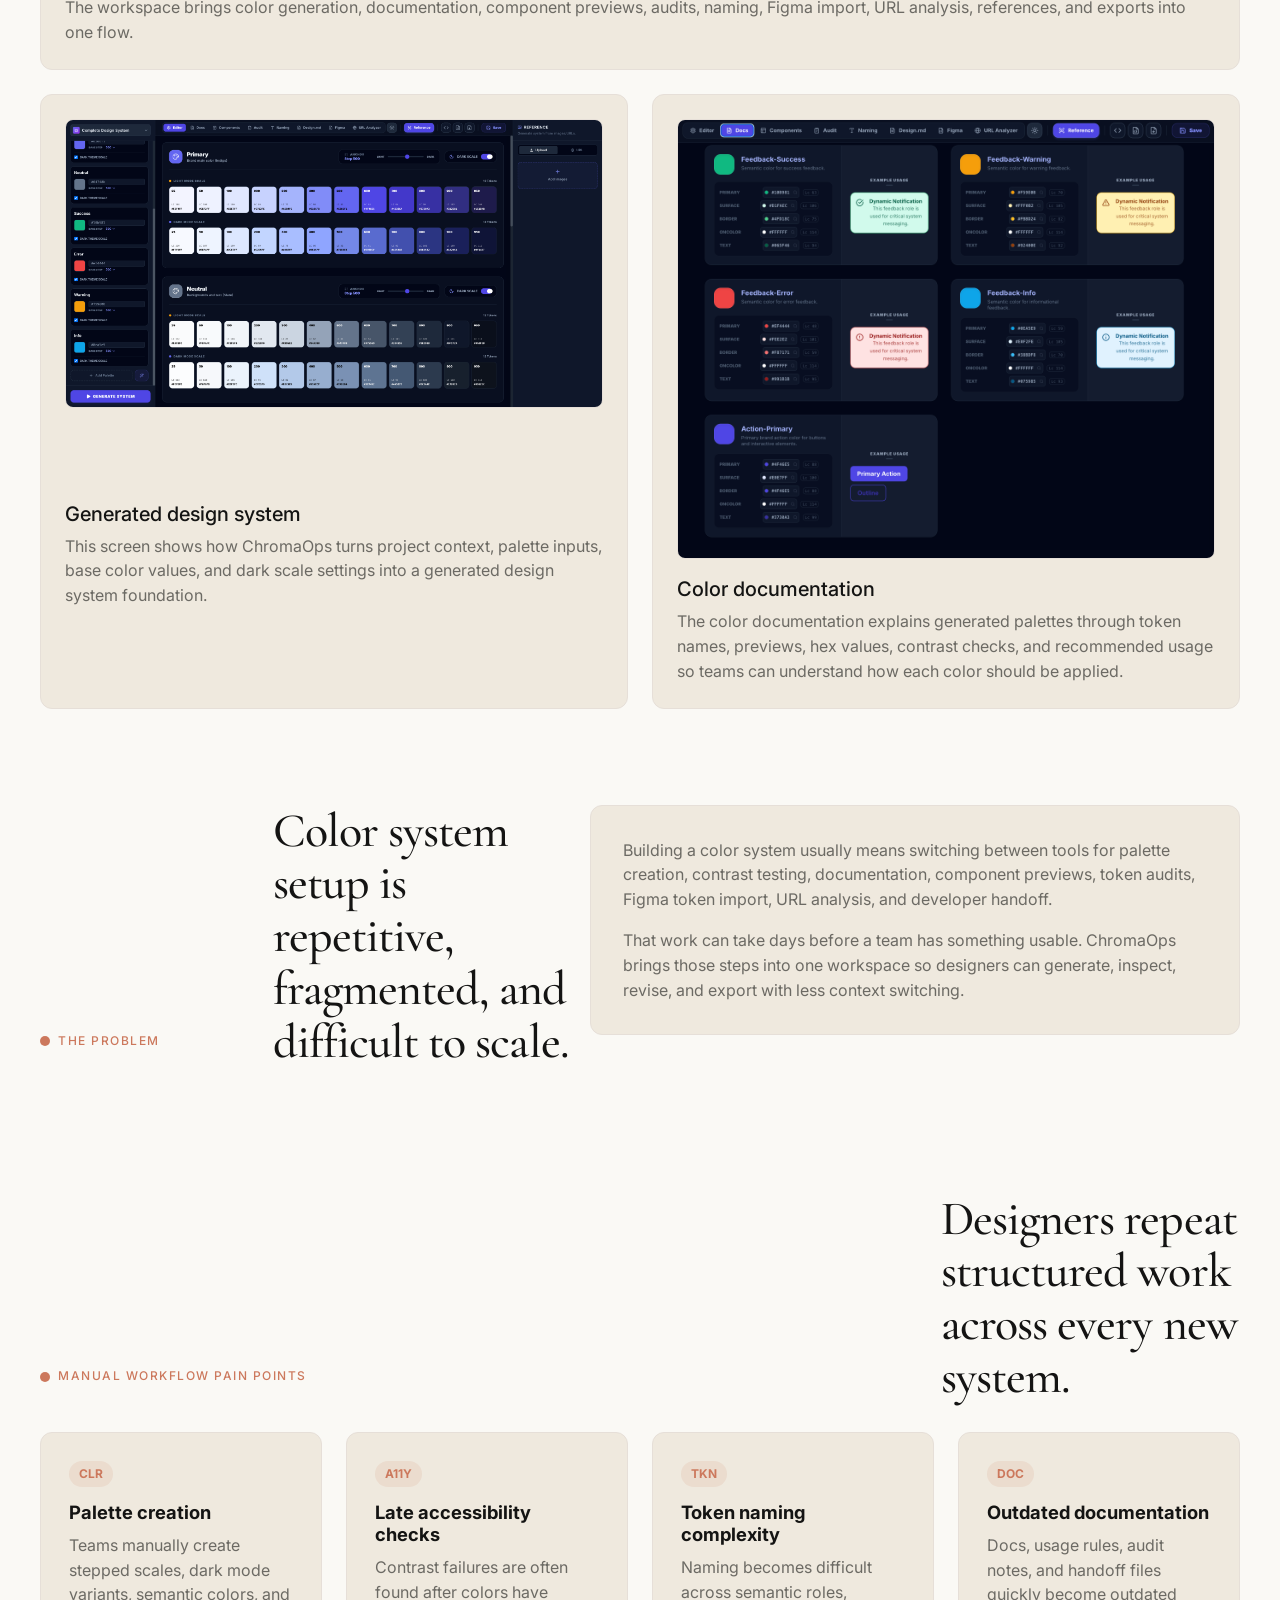
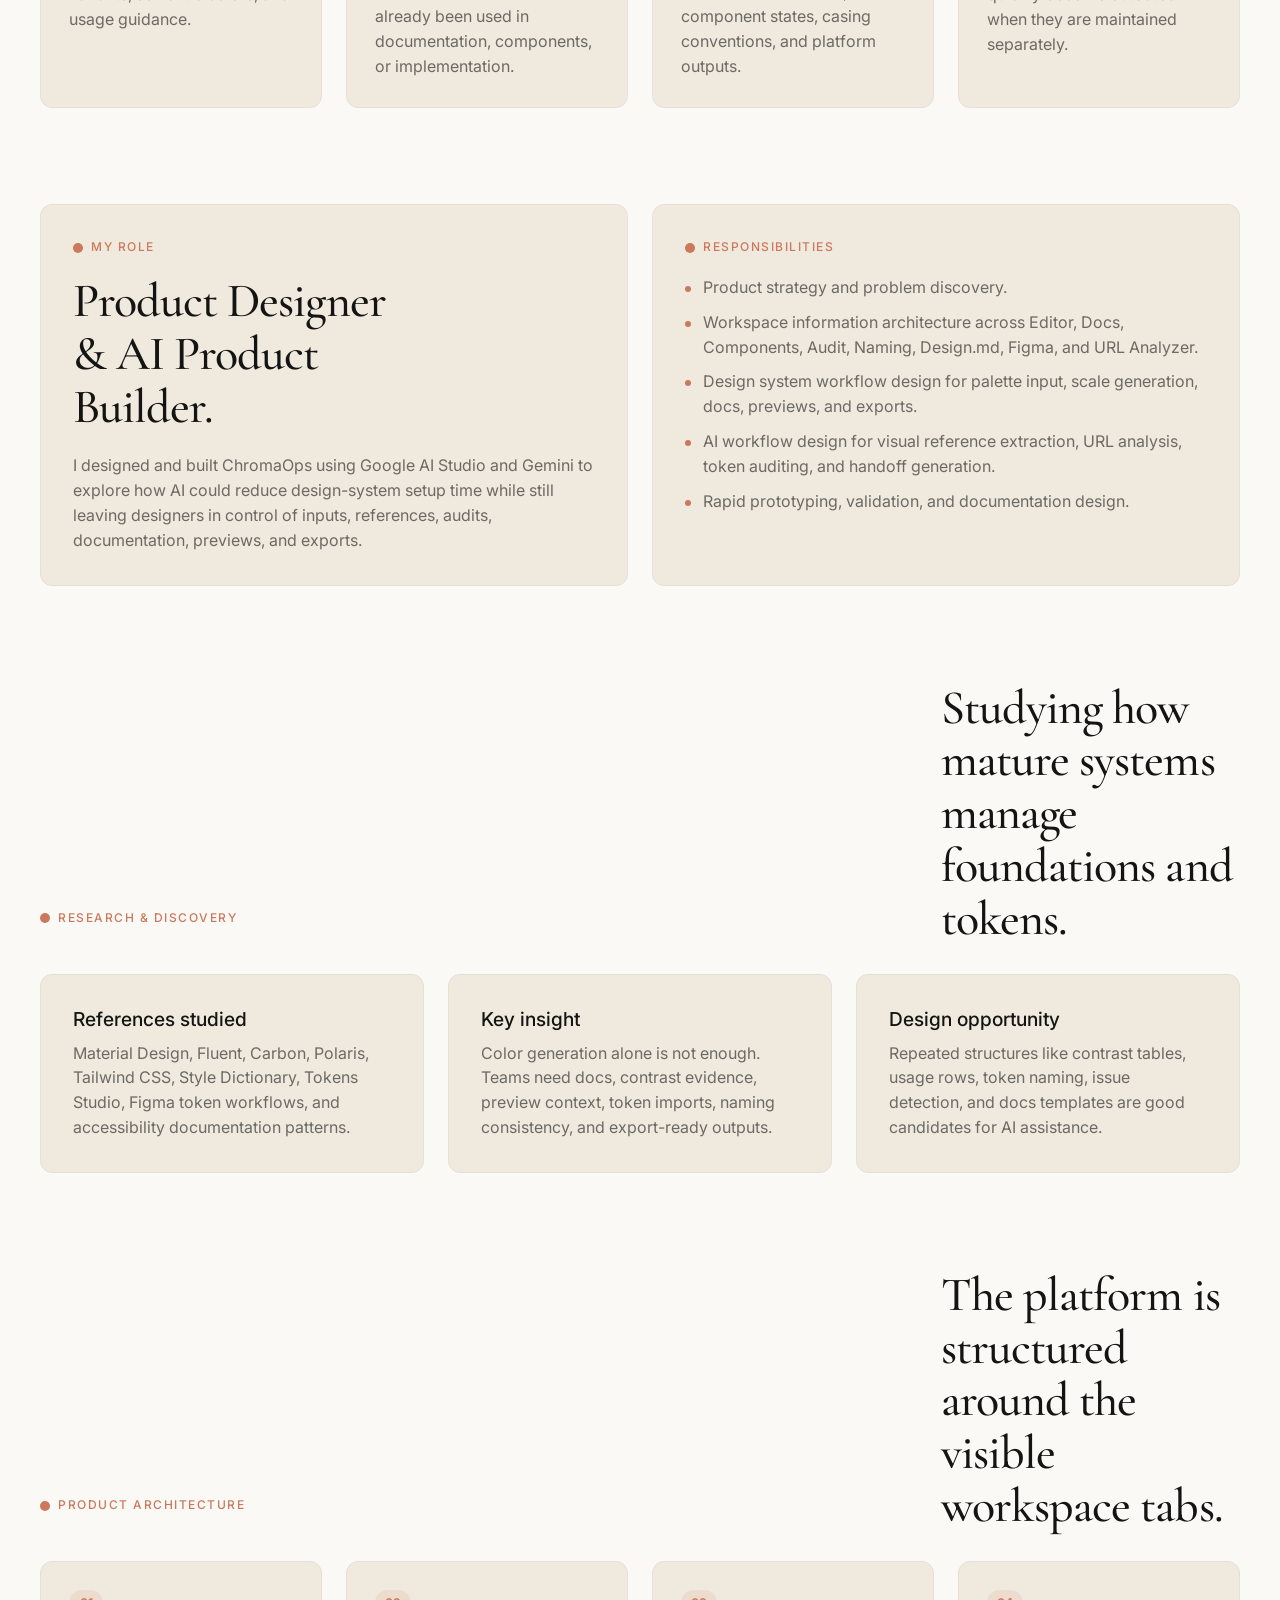
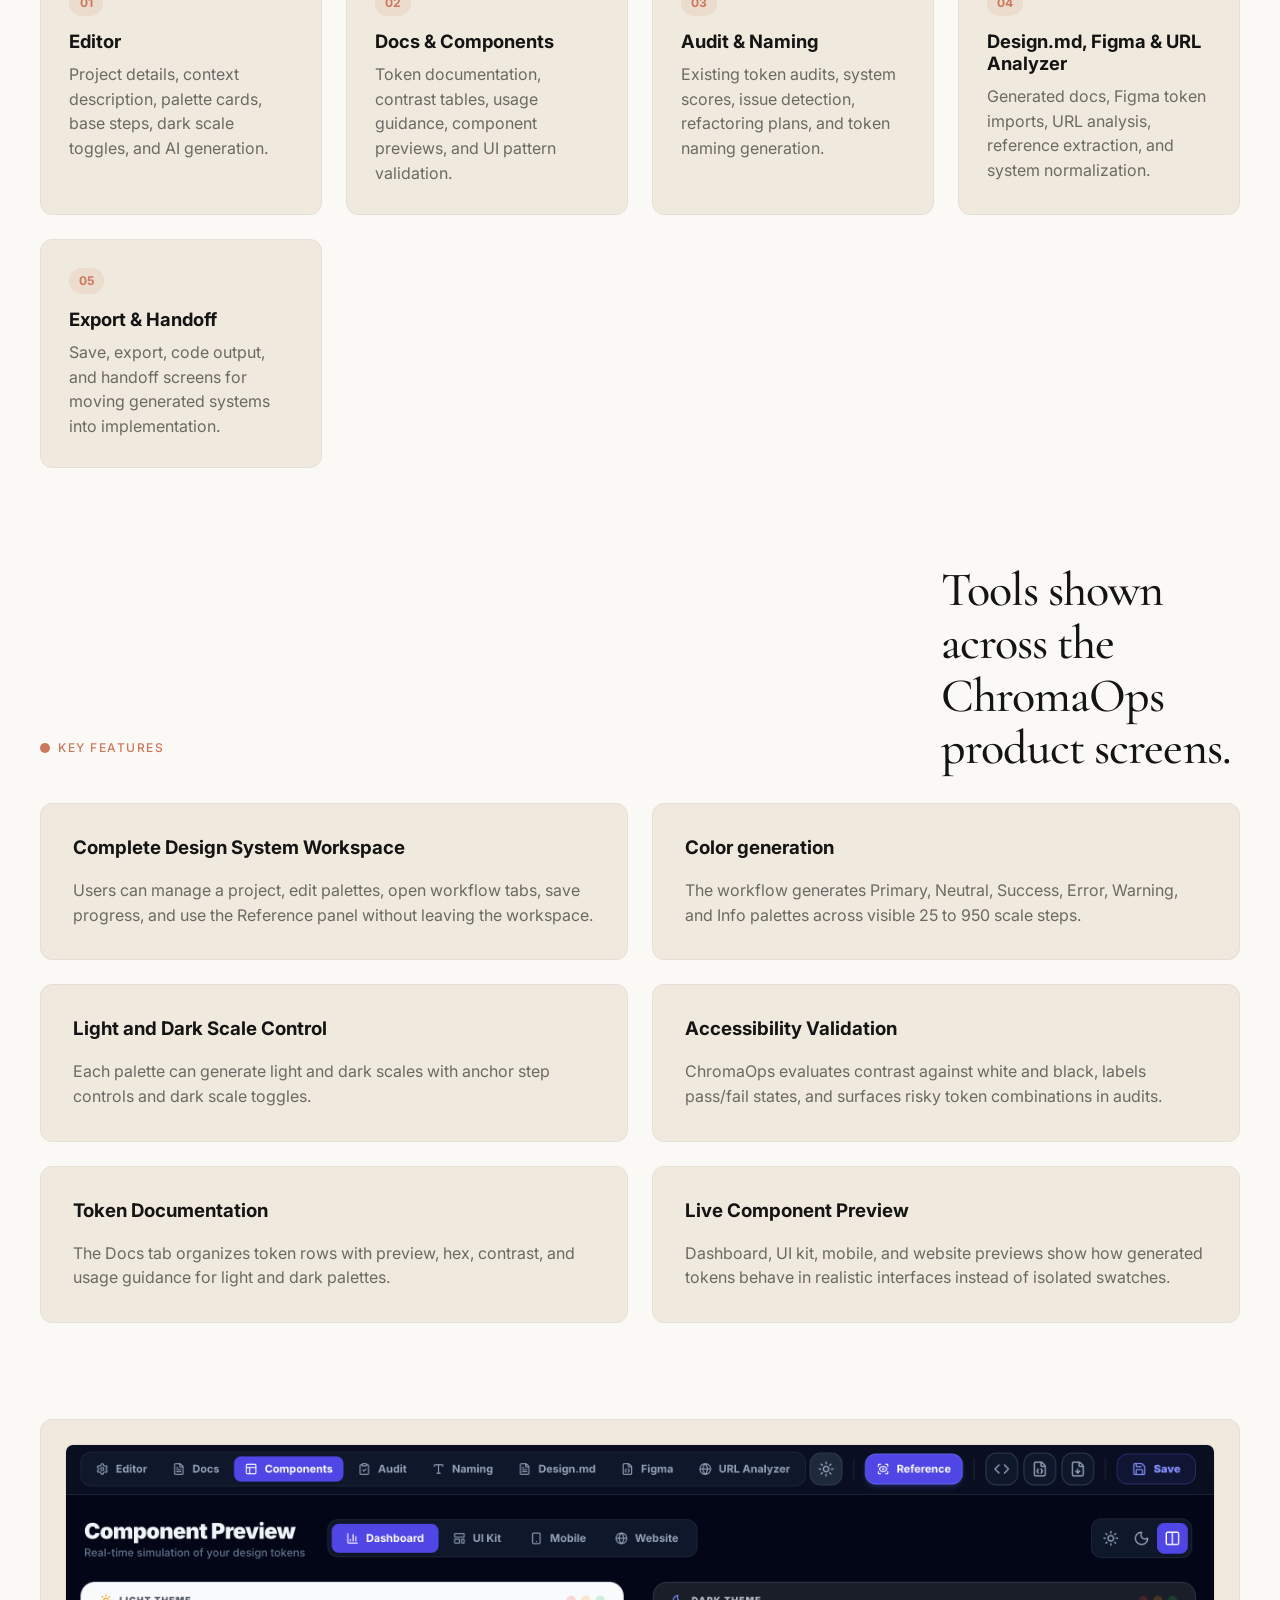
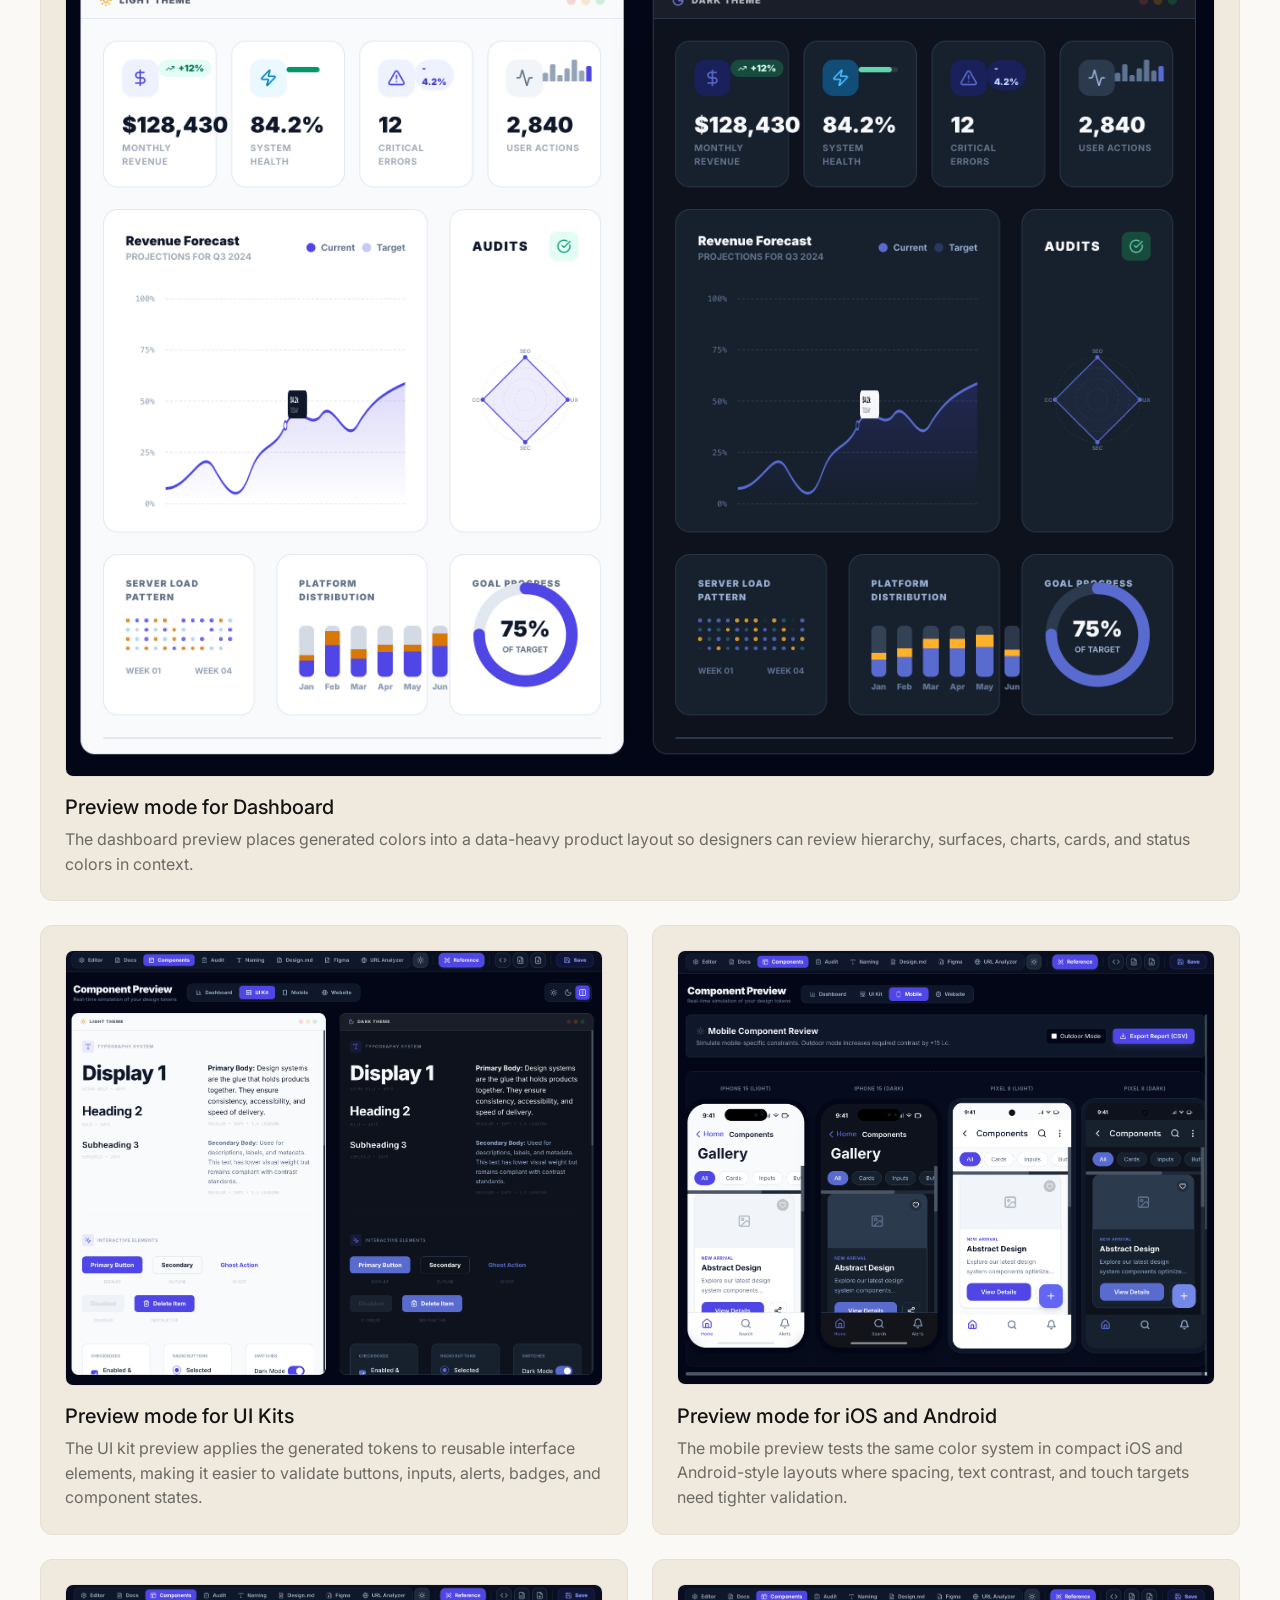
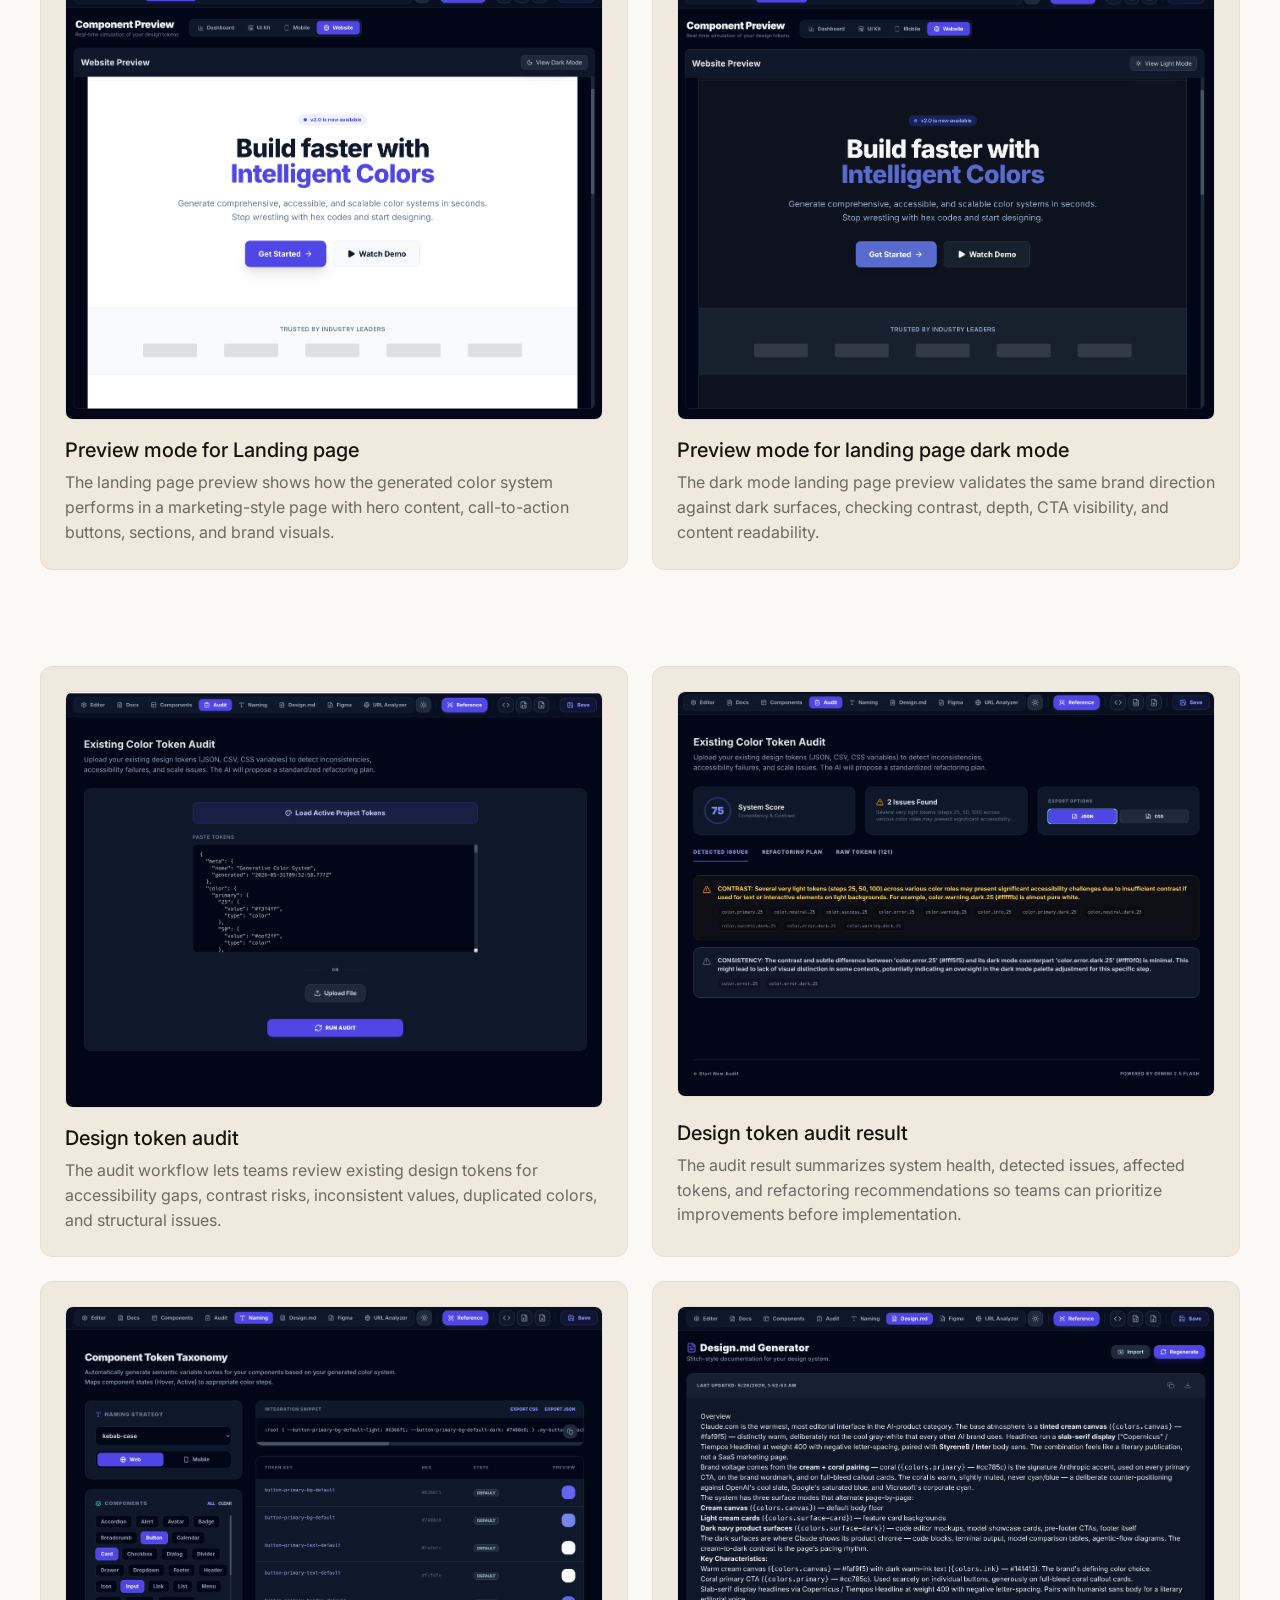
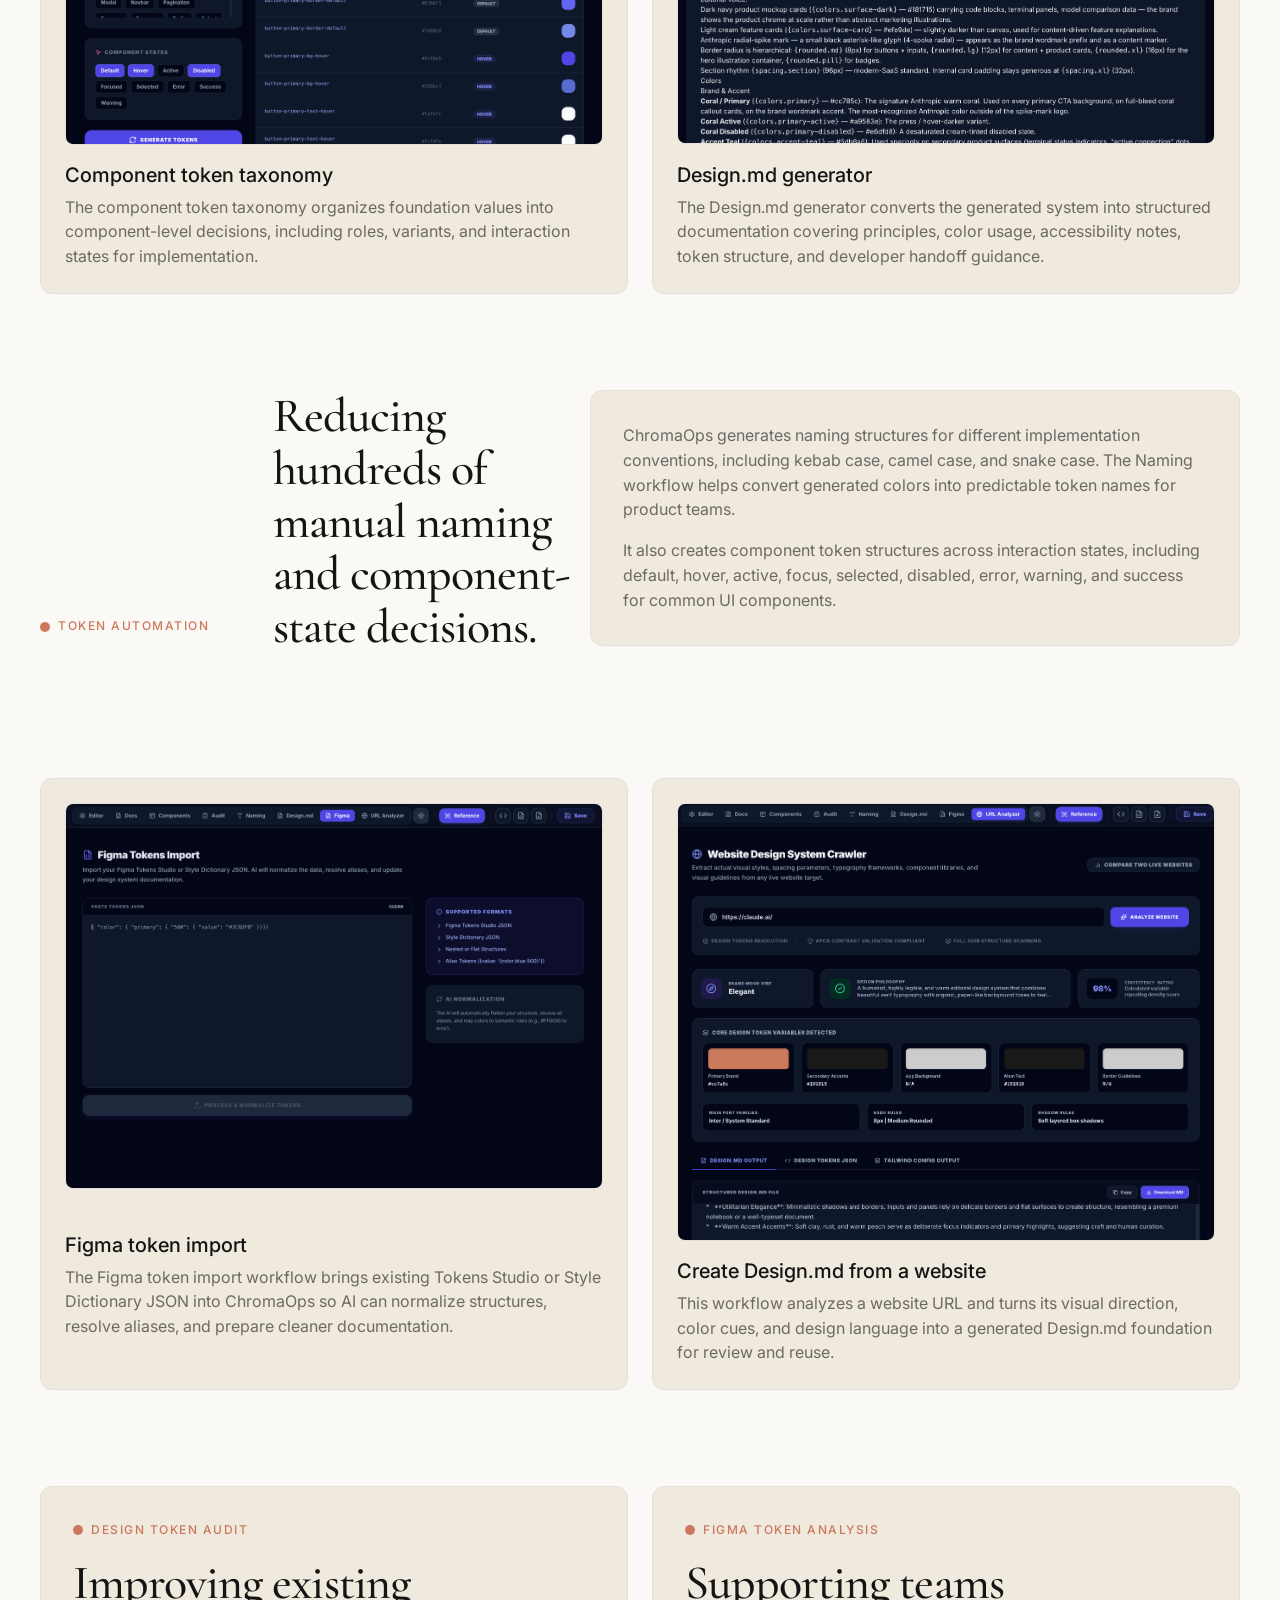
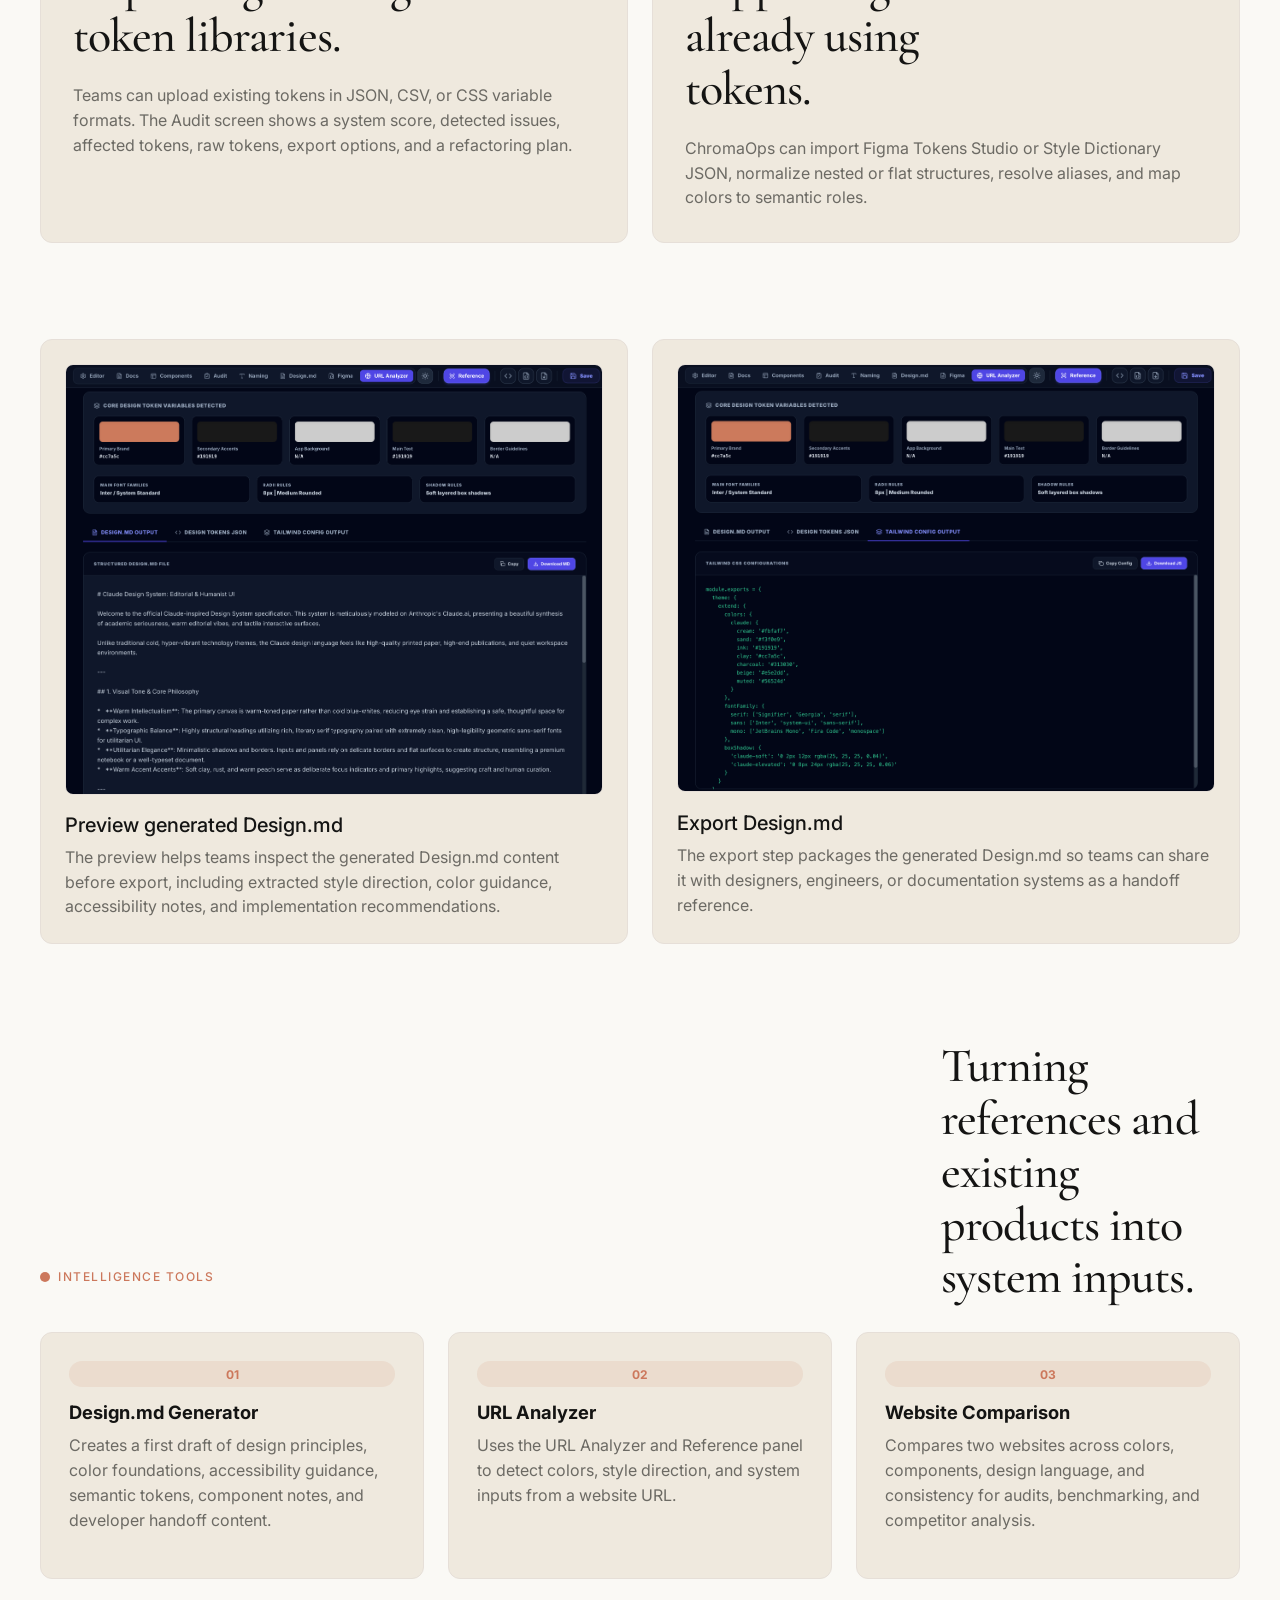
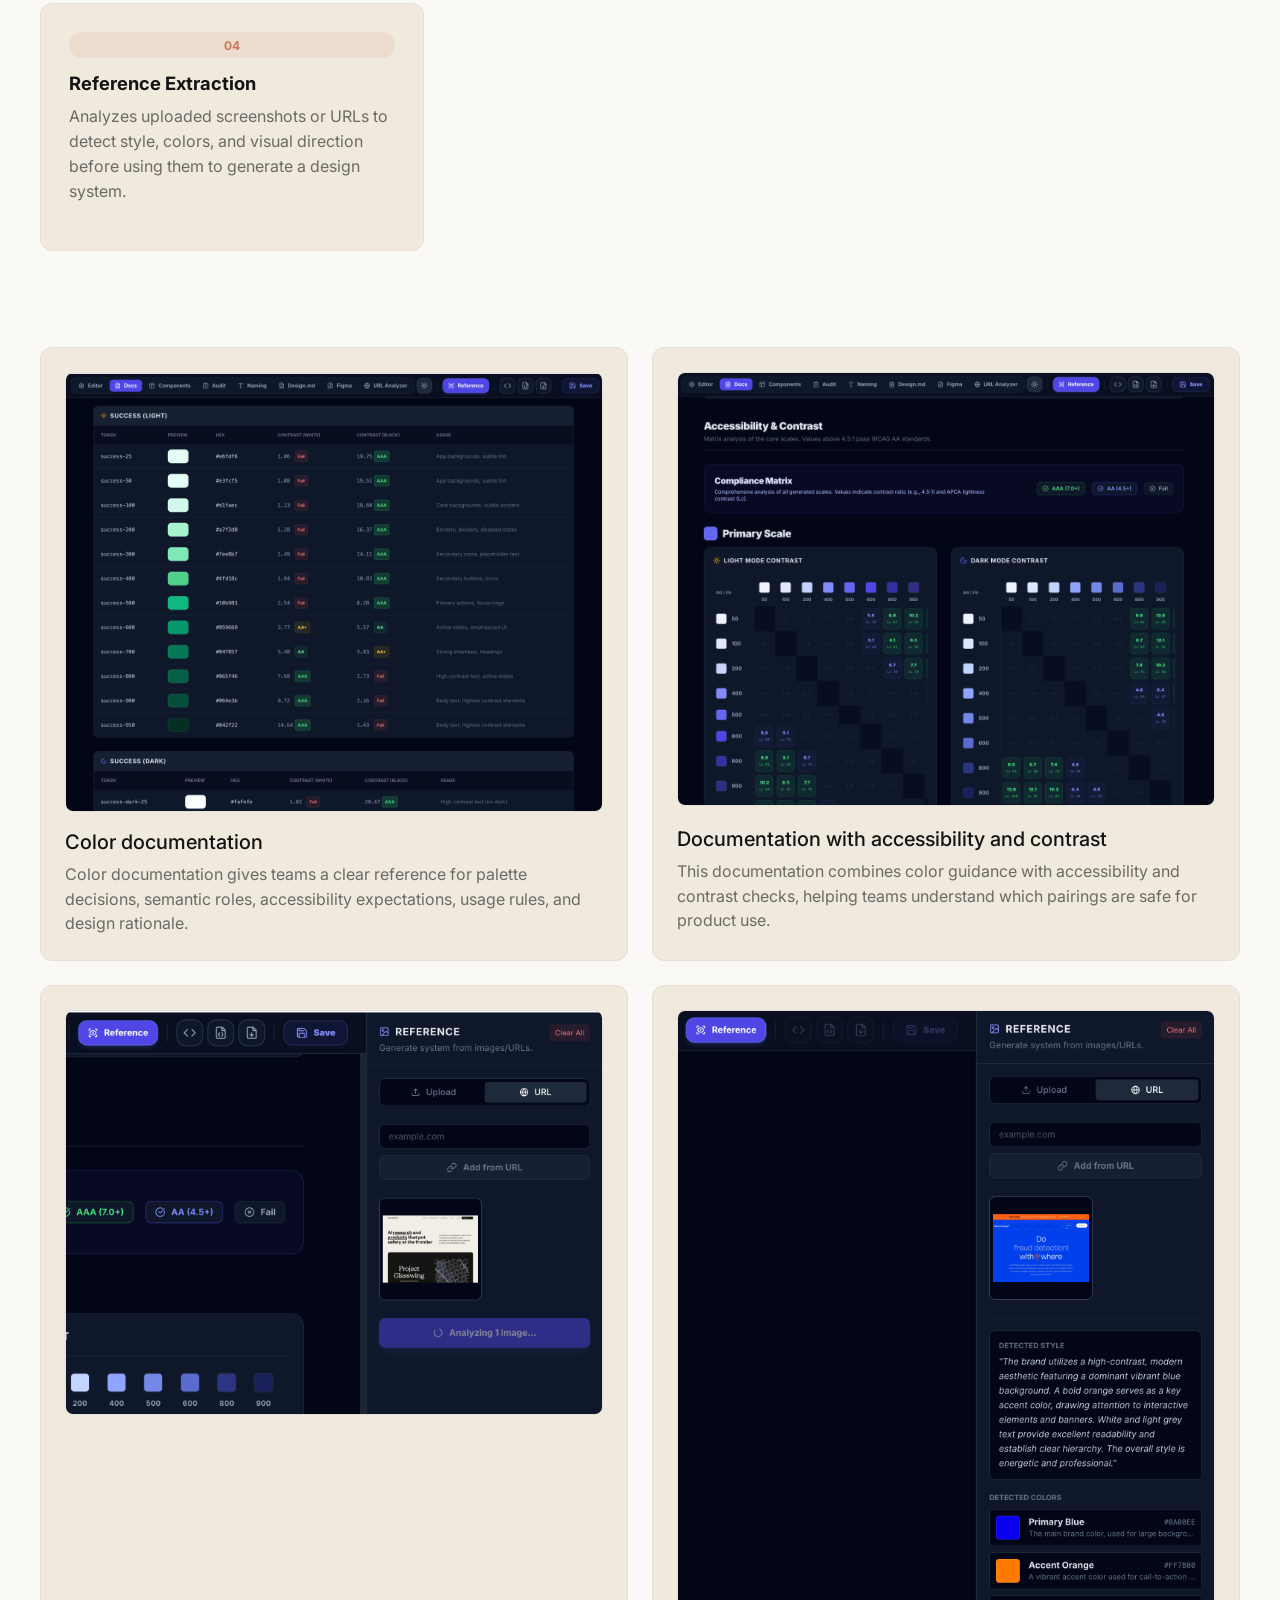
==== commit a4683cc8: "Update portfolio navigation and homepage sections" ====
--- a/chromaops.html
+++ b/chromaops.html
@@ -31,14 +31,9 @@
         </a>
         <nav class="site-nav" aria-label="Primary navigation">
           <a href="index.html#work">Work</a>
-          <a href="index.html#about">About</a>
-          <a href="index.html#experience">Experience</a>
+          <a href="cv.html">My CV</a>
           <a href="index.html#contact">Contact</a>
         </nav>
-        <button class="theme-toggle" type="button" aria-label="Switch to dark mode" aria-pressed="false" data-theme-toggle>
-          <span class="theme-toggle-icon" aria-hidden="true"></span>
-          <span class="theme-toggle-text">Dark</span>
-        </button>
       </header>
 
       <main id="top">
--- a/styles.css
+++ b/styles.css
@@ -188,51 +188,6 @@
 
 .site-nav a.is-active {
   color: var(--text);
-}
-
-.theme-toggle {
-  display: inline-flex;
-  align-items: center;
-  gap: 8px;
-  min-height: 36px;
-  padding: 0 12px;
-  border: 1px solid var(--line);
-  border-radius: 999px;
-  color: var(--text);
-  font: inherit;
-  font-size: 13px;
-  font-weight: 600;
-  background: var(--surface-strong);
-  cursor: pointer;
-}
-
-.theme-toggle:hover {
-  border-color: var(--line-strong);
-}
-
-.theme-toggle-icon {
-  position: relative;
-  width: 28px;
-  height: 16px;
-  border-radius: 999px;
-  background: var(--bg-2);
-  border: 1px solid var(--line-strong);
-}
-
-.theme-toggle-icon::after {
-  content: "";
-  position: absolute;
-  top: 2px;
-  left: 2px;
-  width: 10px;
-  height: 10px;
-  border-radius: 50%;
-  background: var(--accent);
-  transition: transform 180ms ease;
-}
-
-:root[data-theme="dark"] .theme-toggle-icon::after {
-  transform: translateX(12px);
 }
 
 .section {
